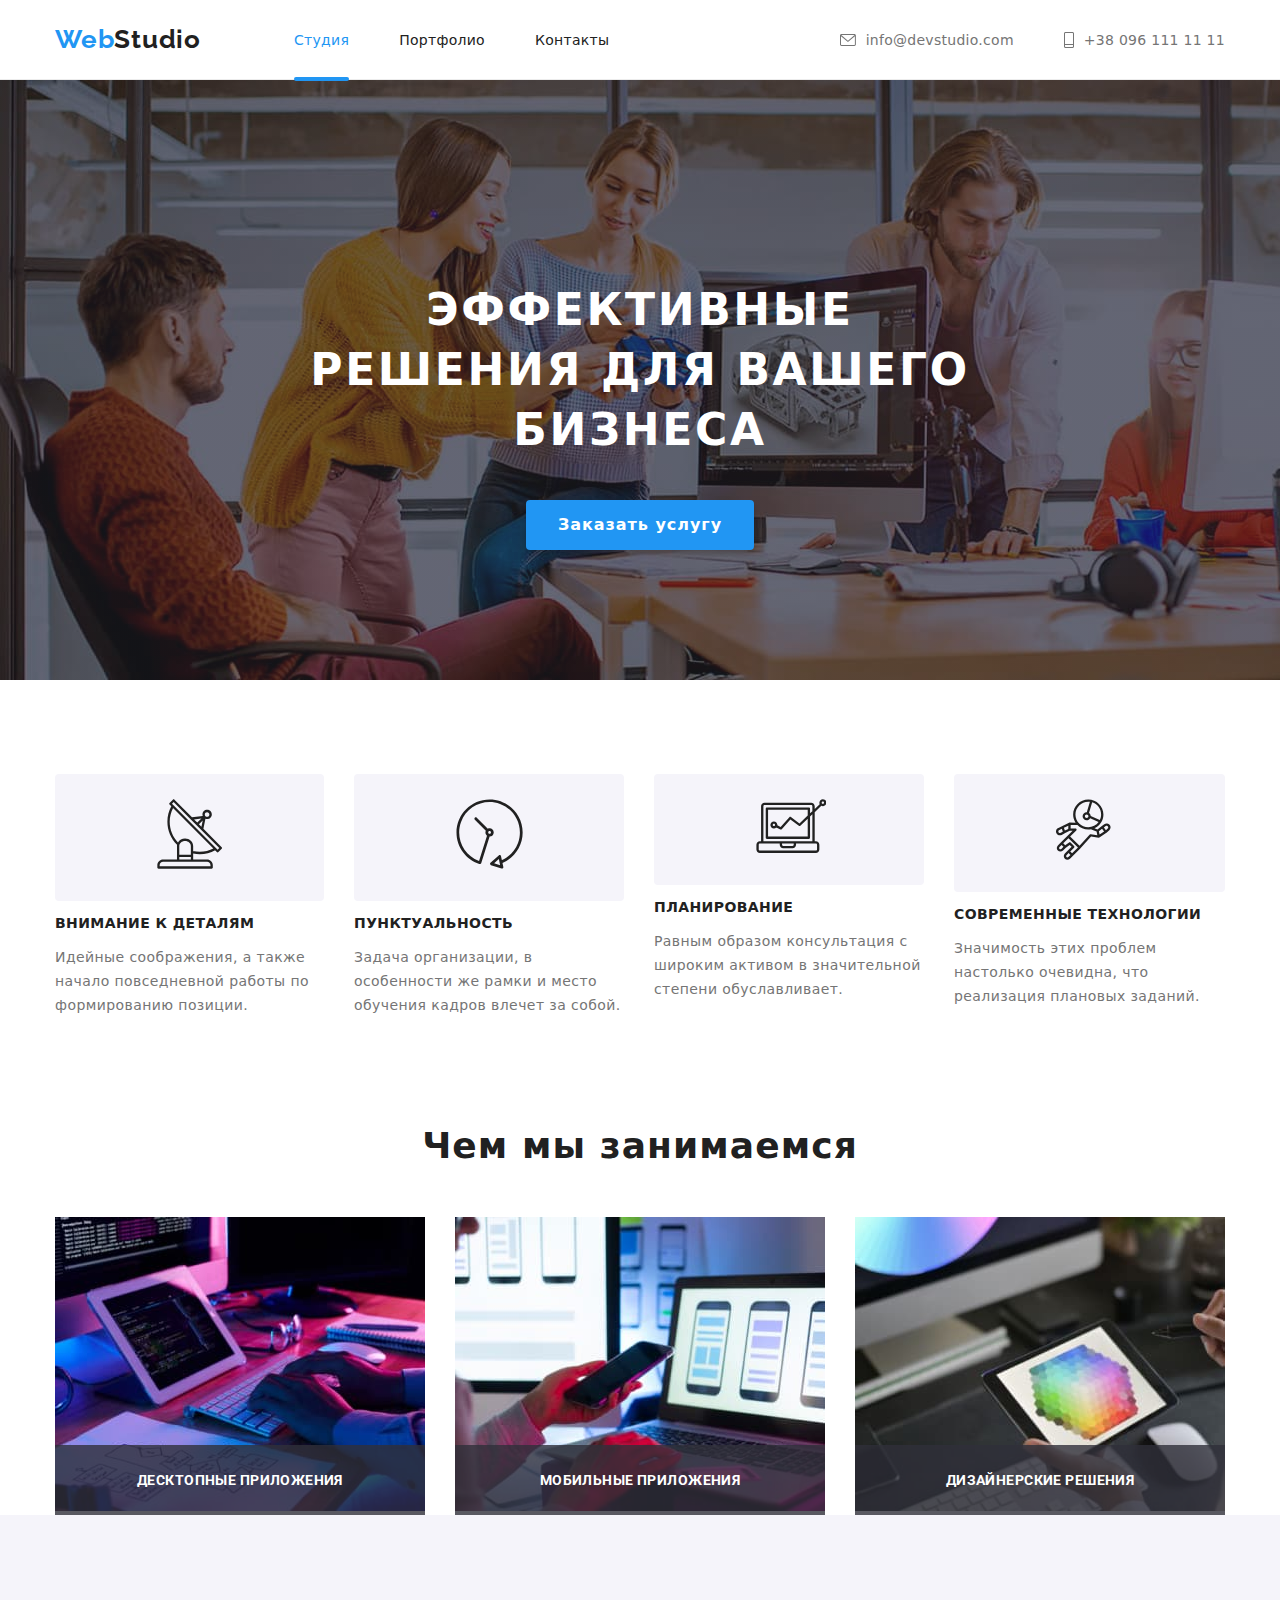
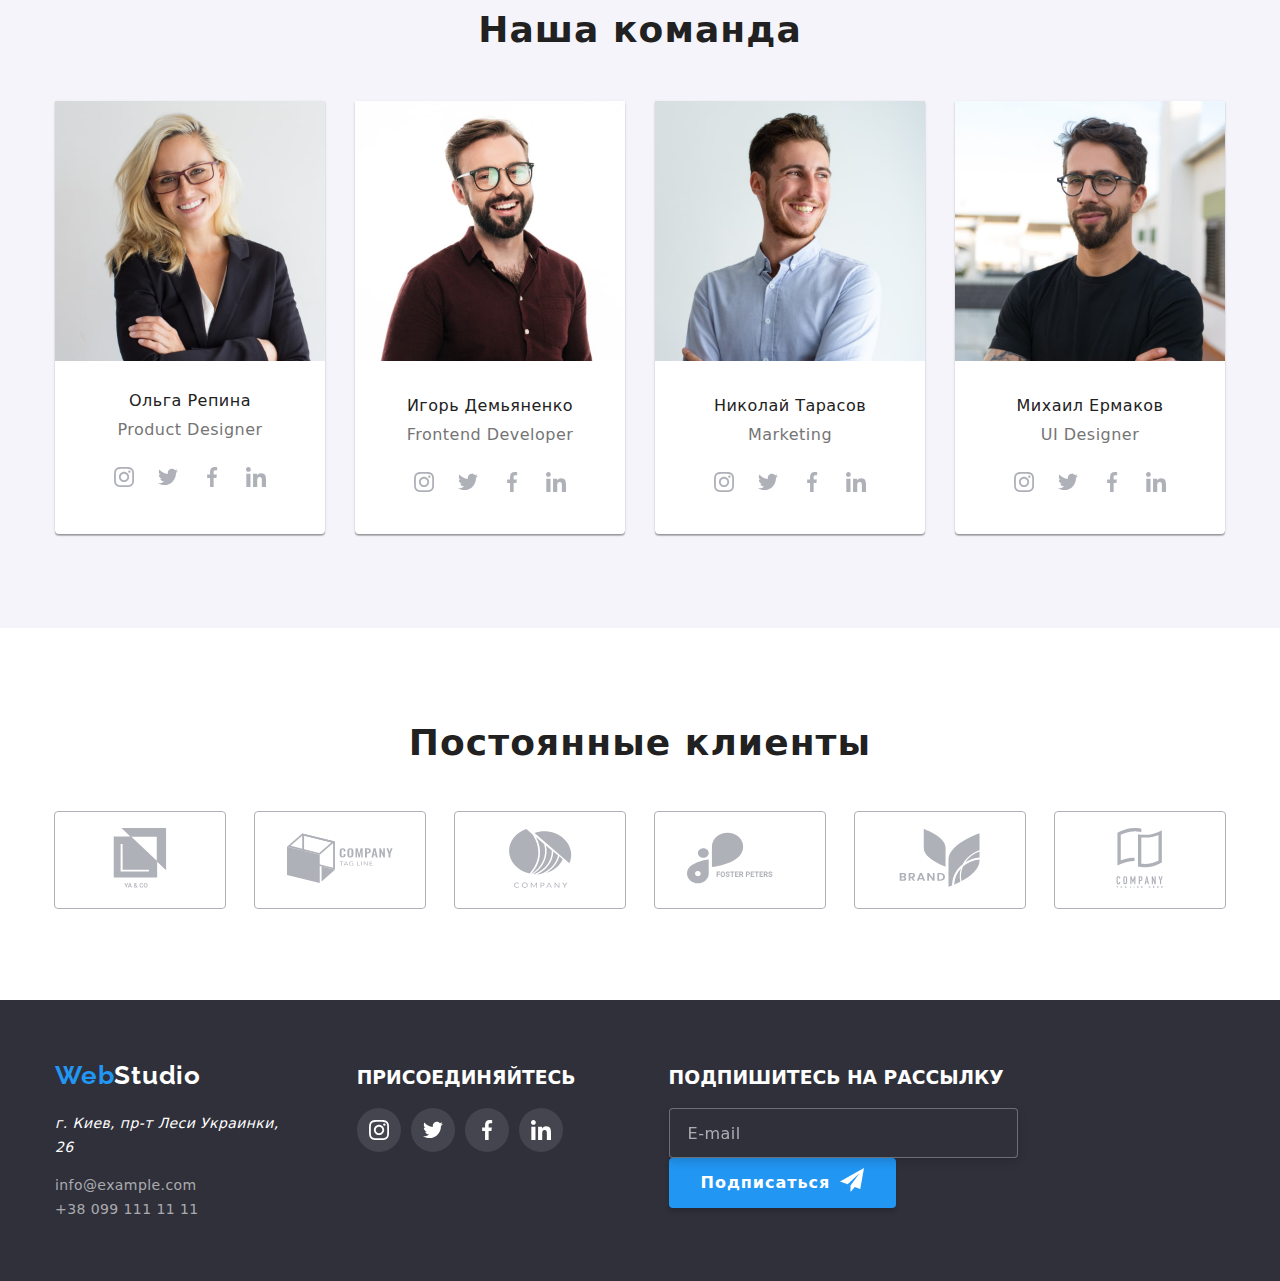
==== index.html @ b33596d6 "8 hw" ====
<!DOCTYPE html>
<html lang="en">
  <head>
    <meta charset="UTF-8" />
    <meta http-equiv="X-UA-Compatible" content="IE=edge" />
    <meta name="viewport" content="width=device-width, initial-scale=1.0" />
    <title>Document</title>
    <link rel="stylesheet" href="./css/main.min.css">
    <link
      rel="stylesheet"
      href="https://cdnjs.cloudflare.com/ajax/libs/modern-normalize/1.1.0/modern-normalize.min.css"
    />
    <link rel="preconnect" href="https://fonts.googleapis.com" />
    <link rel="preconnect" href="https://fonts.gstatic.com" crossorigin />
    <link
      href="https://fonts.googleapis.com/css2?family=Raleway:wght@700&family=Roboto:wght@400;500;700;900&display=swap"
      rel="stylesheet"
    />
    <!-- <link rel="stylesheet" href="./css/style.css" /> -->
  </head>

  <body>
    <header class="page-header">
      <div class="container header-box">
        <nav class="site-nav">
          <a href="#" class=" site-nav__text "><span class="site-nav__logo">Web</span><span class="site-nav__text-size">Studio</span></a>
          <ul class="menu">
            <li class="menu__item">
              <a
                class="menu__link  menu__link--activ"
                id="link__curent"
                href="./index.html"
                >Студия</a
              >
            </li>
            <li class="menu__item">
              <a class="menu__link" href="./portfolio.html">Портфолио</a>
            </li>

            <li class="menu__item">
              <a class="menu__link" href="#">Контакты</a>
            </li>
          </ul>
        </nav>



        <ul class="list-link">
          <li class="list-link__item">
            <a
              class="list-link__button"
              href="mailto:info@devstudio.com"
            >
              <svg class="list-linc__icon" width="16" height="12">
                <use href="./images/symbol-defs.svg#icon-envelope"></use>
              </svg>
              info@devstudio.com</a
            >
          </li>

          <li class="list-link__item">
            <a class="list-link__button" href="tel:+380961111111">
              <svg class="list-link__contact" width="10" height="16">
                <use href="./images/symbol-defs.svg#icon-Vector"></use>
              </svg>
              +38 096 111 11 11</a
            >
          </li>
        </ul>
      </div>

    </header>


    <main>
      <section class="container-box hero">
        <h1 class="container-box__title">
          Эффективные решения для вашего бизнеса
        </h1>

        <button type="button" class="container-box__button" data-modal-open>
          Заказать услугу
        </button>
      </section>

      <section class="section-box">
        <div class="container">
          <h2 class="section-box__hidden">attention</h2>
          <ul class="section-box__attention">
            <li class="section-box__item">
              <div class="section-box__team">
                <svg class="section-box__icon" width="65" height="70">
                  <use href="./images/symbol-defs2.svg#icon-Vector2"></use>
                </svg>
              </div>
              <h3 class="section-box__title">Внимание к деталям</h3>
              <p class="section-box__text">
                Идейные соображения, а также начало повседневной работы по
                формированию позиции.
              </p>
            </li>

            <li class="section-box__item">
              <div class="section-box__team">
                <svg class="section-box__icon" width="67" height="70">
                  <use href="./images/symbol-defs2.svg#icon-Vector3"></use>
                </svg>
              </div>
              <h3 class="section-box__title">Пунктуальность</h3>
              <p  class="section-box__text">
                Задача организации, в особенности же рамки и место обучения
                кадров влечет за собой.
              </p>
            </li>

            <li class="section-box__item">
              <div class="section-box__team">
                <svg class="section-box__icon" width="70" height="54">
                  <use href="./images/symbol-defs2.svg#icon-Vector4"></use>
                </svg>
              </div>
              <h3 class="section-box__title">Планирование</h3>
              <p  class="section-box__text">
                Равным образом консультация с широким активом в значительной
                степени обуславливает.
              </p>
            </li>

            <li class=section-box__item">
              <div class="section-box__team">
                <svg class="section-box__icon" width="55" height="61">
                  <use href="./images/symbol-defs2.svg#icon-Vector5"></use>
                </svg>
              </div>
              <h3 class="section-box__title">Современные технологии</h3>
              <p  class="section-box__text">
                Значимость этих проблем настолько очевидна, что реализация
                плановых заданий.
              </p>
            </li>
          </ul>
        </div>
      </section>

      <section class="section-content">
        <div class="container">
          <h2 class="section-content__title section--text ">Чем мы занимаемся</h2>
          <ul class="section-content__list">

            <li class="section-content__item">
              <div class="section-content__thumb">
                <div class="section-content__card">
                  <p class="section-content__text">Десктопные приложения</p>
                </div>
                <img src="./images/photo.jpg" alt="note" width="370" />
              </div>
            </li>

            <li class="section-content__item">
              <div class="section-content__thumb">
                <div class="section-content__card">
                  <p class="section-content__text">Мобильные приложения</p>
                </div>
                <img src="./images/photo2.jpg" alt="note2" width="370" />
              </div>
            </li>
            <li class="section-content__item">
              <div class="section-content__thumb">
                <div class="section-content__card">
                  <p class="section-content__text">Дизайнерские решения</p>
                </div>
                <img src="./images/photo3.jpg" alt="note3" width="370" />
              </div>
            </li>
          </ul>
        </div>
      </section>

      <section class="section-team">
        <div class="container">
          <h2 class="section-team__title section--text">Наша команда</h2>
          <ul class="section-team__subtitle">
            <li class="section-team__item">
              <img
                class="section-team__people"
                src="./images/img.jpg"
                alt="people"
                width="270"
              />
              <div class="people-list">
                <h3 class="people-list__title">Ольга Репина</h3>
                <p class="people-list__text">Product Designer</p>

                <ul class="social-box">

                  <li class="social-box__item">
                    <a href="" class="social-box__link">
                      <svg class="social-box__icon" width="20" height="20">
                        <use
                          href="./images/symbol-defs2.svg#icon-instagram"
                        ></use>
                      </svg>
                    </a>
                  </li>

                  <li class="social-box__item">
                    <a class="social-box__link" href="#">
                      <svg class="social-box__icon" width="20" height="20">
                        <use
                          href="./images/symbol-defs2.svg#icon-twitter"
                        ></use>
                      </svg>
                    </a>
                  </li>
                  
                  <li class="social-box__item">
                    <a class="social-box__link" href="#">
                      <svg class="social-box__icon" width="20" height="20">
                        <use
                          href="./images/symbol-defs2.svg#icon-facebook"
                        ></use>
                      </svg>
                    </a>
                  </li>
                  
                  <li class="social-box__item">
                    <a class="social-box__link" href="#">
                      <svg class="social-box__icon" width="20" height="20">
                        <use
                          href="./images/symbol-defs2.svg#icon-linkedin"
                        ></use>
                      </svg>
                    </a>
                  </li>
                </ul>

              </div>
            </li>

            <li class="section-team__item">
              <img
                class="people"
                src="./images/img2.jpg"
                alt="people"
                width="270"
              />
              <div class="people-list">
                <h3 class="people-list__title">Игорь Демьяненко</h3>

                <p class="people-list__text">Frontend Developer</p>

                <ul class="social-box">

                  <li class="social-box__item">
                    <a href="" class="social-box__link">
                      <svg class="social-box__icon" width="20" height="20">
                        <use
                          href="./images/symbol-defs2.svg#icon-instagram"
                        ></use>
                      </svg>
                    </a>
                  </li>

                  <li class="social-box__item">
                    <a class="social-box__link" href="#">
                      <svg class="social-box__icon" width="20" height="20">
                        <use
                          href="./images/symbol-defs2.svg#icon-twitter"
                        ></use>
                      </svg>
                    </a>
                  </li>
                  
                  <li class="social-box__item">
                    <a class="social-box__link" href="#">
                      <svg class="social-box__icon" width="20" height="20">
                        <use
                          href="./images/symbol-defs2.svg#icon-facebook"
                        ></use>
                      </svg>
                    </a>
                  </li>
                  
                  <li class="social-box__item">
                    <a class="social-box__link" href="#">
                      <svg class="social-box__icon" width="20" height="20">
                        <use
                          href="./images/symbol-defs2.svg#icon-linkedin"
                        ></use>
                      </svg>
                    </a>
                  </li>
                </ul>
              </div>
            </li>

            <li class="section-team__item">
              <img
                class="people"
                src="./images/img3.jpg"
                alt="people"
                width="270"
              />
              <div class="people-list">
                <h3 class="people-list__title">Николай Тарасов</h3>
                <p class="people-list__text">Marketing</p>

                <ul class="social-box">

                  <li class="social-box__item">
                    <a href="" class="social-box__link">
                      <svg class="social-box__icon" width="20" height="20">
                        <use
                          href="./images/symbol-defs2.svg#icon-instagram"
                        ></use>
                      </svg>
                    </a>
                  </li>

                  <li class="social-box__item">
                    <a class="social-box__link" href="#">
                      <svg class="social-box__icon" width="20" height="20">
                        <use
                          href="./images/symbol-defs2.svg#icon-twitter"
                        ></use>
                      </svg>
                    </a>
                  </li>
                  
                  <li class="social-box__item">
                    <a class="social-box__link" href="#">
                      <svg class="social-box__icon" width="20" height="20">
                        <use
                          href="./images/symbol-defs2.svg#icon-facebook"
                        ></use>
                      </svg>
                    </a>
                  </li>
                  
                  <li class="social-box__item">
                    <a class="social-box__link" href="#">
                      <svg class="social-box__icon" width="20" height="20">
                        <use
                          href="./images/symbol-defs2.svg#icon-linkedin"
                        ></use>
                      </svg>
                    </a>
                  </li>
                </ul>
              </div>
            </li>

            <li class="section-team__item">
              <img
                class="people"
                src="./images/img4.jpg"
                alt="people"
                width="270"
              />
              <div class="people-list">
                <h3 class="people-list__title">Михаил Ермаков</h3>
                <p class="people-list__text">UI Designer</p>

                <ul class="social-box">

                  <li class="social-box__item">
                    <a href="" class="social-box__link">
                      <svg class="social-box__icon" width="20" height="20">
                        <use
                          href="./images/symbol-defs2.svg#icon-instagram"
                        ></use>
                      </svg>
                    </a>
                  </li>

                  <li class="social-box__item">
                    <a class="social-box__link" href="#">
                      <svg class="social-box__icon" width="20" height="20">
                        <use
                          href="./images/symbol-defs2.svg#icon-twitter"
                        ></use>
                      </svg>
                    </a>
                  </li>
                  
                  <li class="social-box__item">
                    <a class="social-box__link" href="#">
                      <svg class="social-box__icon" width="20" height="20">
                        <use
                          href="./images/symbol-defs2.svg#icon-facebook"
                        ></use>
                      </svg>
                    </a>
                  </li>
                  
                  <li class="social-box__item">
                    <a class="social-box__link" href="#">
                      <svg class="social-box__icon" width="20" height="20">
                        <use
                          href="./images/symbol-defs2.svg#icon-linkedin"
                        ></use>
                      </svg>
                    </a>
                  </li>
                </ul>
              </div>
            </li>
          </ul>
        </div>
      </section>

      <section class="section-company">
        <div class="container">
          <h2 class="section-company__text">Постоянные клиенты</h2>

          <ul class="company-box">
            <li class="company-box__list">
              <a class="company-box__link" href="#">
                <svg class="company-box__icon" width="106" height="60">
                  <use href="./images/symbol-defs2.svg#icon-Union"></use>
                </svg>
              </a>
            </li>

            <li class="company-box__list">
              <a class="company-box__link" href="#">
                <svg class="company-box__icon" width="106" height="60">
                  <use href="./images/symbol-defs2.svg#icon-tagline"></use>
                </svg>
              </a>
            </li>

            <li class="company-box__list">
              <a class="company-box__link" href="#">
                <svg class="company-box__icon" width="106" height="60">
                  <use href="./images/symbol-defs2.svg#icon-Object"></use>
                </svg>
              </a>
            </li>
            <li class="company-box__list">
              <a class="company-box__link" href="#">
                <svg class="company-box__icon" width="106" height="60">
                  <use href="./images/symbol-defs2.svg#icon-group"></use>
                </svg>
              </a>
            </li>
            <li class="company-box__list">
              <a class="company-box__link" href="#">
                <svg class="company-box__icon" width="106" height="60">
                  <use href="./images/symbol-defs2.svg#icon-brand"></use>
                </svg>
              </a>
            </li>
            <li class="company-box__list">
              <a class="company-box__link" href="#">
                <svg class="company-box__icon" width="106" height="60">
                  <use href="./images/symbol-defs2.svg#icon-groupcompany"></use>
                </svg>
              </a>
            </li>
          </ul>
        </div>
      </section>
    </main>

    <footer class="footer">
      <div class="container footer-container">
        <div class="footer-content">
          <a href="#" class="footer-content__logo"
            ><span class="footer-content--logo">Web</span>Studio</a
          >
          <address class="footer-content__adress">
            <p class="footer-content__text">г. Киев, пр-т Леси Украинки, 26</p>
            <ul class="footer-content__list">
              <li><a class="footer-content__link" href="mailto:info@example.com">info@example.com</a></li>
              <li><a class="footer-content__link href="tel:+380991111111">+38 099 111 11 11</a></li>
            </ul>
          </address>
        </div>

        <div class="footer-social">
          <h3 class="footer-social__title">присоединяйтесь</h3>
          <ul class="footer-social__list">
            <li class="footer-social__item">
              <a href="#" class="footer-social__link">
                <svg class="footer-social__icon" width="20" height="20">
                  <use href="./images/symbol-defs2.svg#icon-instagram"></use>
                </svg>
              </a>
            </li>

            <li class="footer-social__item">
              <a class="footer-social__link" href="#">
                <svg class="footer-social__icon" width="20" height="20">
                  <use href="./images/symbol-defs2.svg#icon-twitter"></use>
                </svg>
              </a>
            </li>

            <li class="footer-social__item">
              <a class="footer-social__link" href="#">
                <svg class="footer-social__icon" width="20" height="20">
                  <use href="./images/symbol-defs2.svg#icon-facebook"></use>
                </svg>
              </a>
            </li>

            <li class="footer-social__item">
              <a class="footer-social__link" href="#">
                <svg class="footer-social__icon" width="20" height="20">
                  <use href="./images/symbol-defs2.svg#icon-linkedin"></use>
                </svg>
              </a>
            </li>
          </ul>
        </div>

        <div class="footer-form">
          <h3 class="footer-social__title">Подпишитесь на рассылку</h3>
          <input class="footer-form__input" type="email" name="email" id="email" placeholder="E-mail" />
          <button type="submit" class="btn-box-form">
            Подписаться
            <svg class="footer-form__icon" width="24" height="24">
              <use href="./images/symbol-defs6.svg#icon-send"></use>
            </svg>
          </button>
          
        </div>
      </div>
    </footer>



    <div class="backdrop is-hidden" data-modal>
      <div class="modal">
        <button type="button" class="modal__close-icon" data-modal-close>
          <svg class="close-link" width="11" height="11">
            <use href="./images/symbol-defs3.svg#icon-close"></use>
          </svg>
        </button>

        <form class="backdrop-form">
        
          <h2 class="backdrop-form__title">Оставьте свои данные, мы вам перезвоним</h2>
          <div class="form-field">
            <label class="form-field__lable"  for="username">Имя</label>
           <div class="modal-form">
            <input class="modal-form__input" type="text" name="username" id="username" />
            <svg class="modal-form__icon" width="12" height="12">
              <use href="./images/symbol-defs3.svg#icon-name"></use>
             </svg>
           </div>
          </div>

          <div class="form-field">
            <label class="form-field__lable" for="tel">Телефон</label>
           <div class="modal-form">
            <input class="modal-form__input" type="tel" name="tel" id="tel" />
            <svg class="modal-form__icon" width="13" height="13">
              <use href="./images/symbol-defs3.svg#icon-phone"></use>
             </svg>
           </div>
          </div>

          <div class="form-field">
            <label class="form-field-lable" for="mail">Почта  </label>
           <div class="modal-form">
            <input type="email" class="modal-form__input"  name="mail" id="mail" />
            <svg class="modal-form__icon" width="15" height="12">
             <use href="./images/symbol-defs3.svg#icon-email"></use>
            </svg>
           </div>

          </div>

          <div class="form-field form-field--textarea">
            <label class="form-field-lable"  for="comment">Комментарий</label>
            <textarea
              name="comment"
              id="comment"
              cols="30"
              rows="10"
              placeholder="Введите текст"
            ></textarea>
          </div>

          <div class="checkbox">
           <label class="checkbox__lable">
            <input class="checkbox__input" type="checkbox" name="check" value="check" id="check" />
            <span class="checkbox__icon"></span>
           </label>
            <label for="check" class="checkbox__text"
              >Соглашаюсь с рассылкой и принимаю
              <a class="checkbox__link" href="#">Условия договора</a>
            </label>
          </div>

          <div class="checkbox-button">
            <button type="submit" class="checkbox-button__text">Отправить</button>
          </div>
          
        
          
        </form>
      </div>
     
    </div>
    <script src="./js/modal.js"></script>
  </body>
</html>
---- css/main.min.css ----
body{font-family:"Roboto",sans-serif}li{list-style-type:none}.list{padding:0;margin:0}.container{width:1200px;margin:0 auto;padding-left:15px;padding-right:15px}.header-box{display:-webkit-box;display:-ms-flexbox;display:flex;margin-left:auto}.page-header{border-bottom:1px solid #ececec}.section-box{padding-top:94px}.header{margin:0}.site-nav__logo{color:#2196f3;font-family:Raleway;font-weight:bold;font-size:26px;line-height:31px;letter-spacing:.03em}.studio{color:#212121}.site-nav__text-size{text-decoration:none;color:#212121;font-family:Raleway;font-weight:bold;font-size:26px;line-height:31px;letter-spacing:.03em}.site-nav{display:-webkit-box;display:-ms-flexbox;display:flex;-webkit-box-align:center;-ms-flex-align:center;align-items:center}.site-nav a{display:block;padding-bottom:24px;padding-top:24px;color:#212121;text-decoration:none;font-weight:500;font-size:14px;line-height:16px;letter-spacing:.02em;-webkit-transition:color 250ms cubic-bezier(0.4, 0, 0.2, 1);-o-transition:color 250ms cubic-bezier(0.4, 0, 0.2, 1);transition:color 250ms cubic-bezier(0.4, 0, 0.2, 1)}.menu{display:-webkit-box;display:-ms-flexbox;display:flex;margin-left:93px;padding:0;margin-top:0;margin-bottom:0}.menu__item{margin-right:50px}.menu__item:last-child{margin-right:0}.menu__link--activ{position:relative;display:block}.menu__link--activ::after{content:"";position:absolute;left:0;bottom:-9px;display:block;width:100%;height:4px;background-color:tomato;border-radius:2px;background:#2196f3;-webkit-transition:opacity 250ms cubic-bezier(0.4, 0, 0.2, 1);-o-transition:opacity 250ms cubic-bezier(0.4, 0, 0.2, 1);transition:opacity 250ms cubic-bezier(0.4, 0, 0.2, 1)}.menu__link:hover::after,.menu__link:focus::after{opacity:1}.menu__link:hover,.menu__link:focus{color:#2196f3}.list-link{display:-webkit-box;display:-ms-flexbox;display:flex;margin-left:auto;margin-top:0;margin-bottom:0;display:flex;margin-left:auto;padding:0}.list-link a{color:#757575;text-decoration:none;font-weight:500;font-size:14px;line-height:16px;letter-spacing:.02em}.list-link__item{margin-left:auto;display:-webkit-box;display:-ms-flexbox;display:flex;-webkit-box-align:center;-ms-flex-align:center;align-items:center}.list-link__button:hover svg,.list-link__button:focus svg{fill:#2196f3}.list-link__contact{margin-right:10px;fill:#757575;-webkit-transition:fill 250ms cubic-bezier(0.4, 0, 0.2, 1);-o-transition:fill 250ms cubic-bezier(0.4, 0, 0.2, 1);transition:fill 250ms cubic-bezier(0.4, 0, 0.2, 1)}.list-linc__icon{margin-right:10px;fill:#757575;-webkit-transition:fill 250ms cubic-bezier(0.4, 0, 0.2, 1);-o-transition:fill 250ms cubic-bezier(0.4, 0, 0.2, 1);transition:fill 250ms cubic-bezier(0.4, 0, 0.2, 1)}.list-link__button{margin-left:50px;display:-webkit-box;display:-ms-flexbox;display:flex;-webkit-box-align:center;-ms-flex-align:center;align-items:center;-webkit-transition:color 250ms cubic-bezier(0.4, 0, 0.2, 1);-o-transition:color 250ms cubic-bezier(0.4, 0, 0.2, 1);transition:color 250ms cubic-bezier(0.4, 0, 0.2, 1)}.list-link__button:hover,.list-link__button:focus{color:#2196f3}.list-link__button:hover .list-link__contact{fill:#2196f3}.list-link__button:hover .list-linc__icon{fill:#2196f3}.container-box{max-width:1600px;height:600px;background:#2f303a;text-align:center;padding:200px 0;margin:0 auto;background-image:-webkit-gradient(linear, left top, right top, from(rgba(47, 48, 58, 0.4)), to(rgba(47, 48, 58, 0.4))),url(../images/hero.jpg);background-image:-o-linear-gradient(left, rgba(47, 48, 58, 0.4), rgba(47, 48, 58, 0.4)),url(../images/hero.jpg);background-image:linear-gradient(to right, rgba(47, 48, 58, 0.4), rgba(47, 48, 58, 0.4)),url(../images/hero.jpg);background-color:#000}.container-box__title{color:#fff;font-weight:900;font-size:44px;line-height:60px;letter-spacing:.06em;text-transform:uppercase;margin:0 auto;margin-bottom:40px;width:696px;text-align:center}.container-box__button{color:#fff;background:#2196f3;font-weight:700;font-size:16px;font-family:inherit;line-height:30px;text-align:center;letter-spacing:.06em;padding:10px 32px;border:none;background:#2196f3;-webkit-box-shadow:0px 4px 4px rgba(0,0,0,.15);box-shadow:0px 4px 4px rgba(0,0,0,.15);border-radius:4px;cursor:pointer}.section-box{padding-top:94px;color:#757575;font-weight:normal;font-size:14px;line-height:24px;letter-spacing:.03em;margin-bottom:0}.section-box__hidden{display:none}.section-box__attention{display:-webkit-box;display:-ms-flexbox;display:flex;margin:0;padding:0}.section-box__item{margin-right:30px;width:270px}.section-box__item:last-child{margin-right:0}.section-box__team{background:#f5f4fa;border-radius:4px;padding:25px 102px}.section-box__icon{fill:#212121}.section-box__title{color:#212121;font-weight:700;font-size:14px;line-height:16px;letter-spacing:.03em;text-transform:uppercase}.section-content{padding-top:94px}.section-team{background:#f5f4fa;padding-bottom:94px;padding-top:94px}.section-content__thumb{position:relative}.section-content__card{-webkit-box-align:center;-ms-flex-align:center;align-items:center;-webkit-box-pack:center;-ms-flex-pack:center;justify-content:center;display:-webkit-box;display:-ms-flexbox;display:flex;position:absolute;width:100%;height:70px;bottom:0;background-color:rgba(47,48,58,.8)}.section-content__text{color:#fff;font-family:Roboto;font-weight:700;font-size:14px;line-height:16px;text-align:center;letter-spacing:.03em;text-transform:uppercase}.section-content__list{display:-webkit-box;display:-ms-flexbox;display:flex;padding-top:0;padding:0;padding-bottom:0;margin-bottom:0;margin-top:0}.section-content__item{margin-right:30px}.section-content__item:last-child{margin-right:0}.section--text{color:#212121;font-style:normal;font-weight:700;font-size:36px;line-height:42px;text-align:center;letter-spacing:.03em;margin-top:0;margin-bottom:50px}.section-team__subtitle{display:-webkit-box;display:-ms-flexbox;display:flex;text-align:center;margin-top:0;padding:0;margin-bottom:0}.section-team__item{margin-right:30px;background:#fff;-webkit-box-shadow:0px 1px 3px rgba(0,0,0,.12),0px 1px 1px rgba(0,0,0,.14),0px 2px 1px rgba(0,0,0,.2);box-shadow:0px 1px 3px rgba(0,0,0,.12),0px 1px 1px rgba(0,0,0,.14),0px 2px 1px rgba(0,0,0,.2);border-radius:0px 0px 4px 4px}.section-team__item:last-child{margin-right:0}.people-list{padding-top:30px}.section-team__people{display:block;max-width:100%}.people-list__title{color:#212121;font-weight:500;font-size:16px;line-height:19px;letter-spacing:.03em;margin-top:0;margin-bottom:10px}.people-list__text{color:#757575;font-style:normal;font-weight:normal;font-size:16px;line-height:19px;letter-spacing:.03em;margin:0}.social-box{margin:0;display:-webkit-box;display:-ms-flexbox;display:flex;margin-top:16px;padding:0;-webkit-box-pack:center;-ms-flex-pack:center;justify-content:center;margin-bottom:30px}.social-box__link{width:44px;height:44px;background-color:#fff;border-radius:50%;display:-webkit-inline-box;display:-ms-inline-flexbox;display:inline-flex;-webkit-box-align:center;-ms-flex-align:center;align-items:center;-webkit-box-pack:center;-ms-flex-pack:center;justify-content:center;-webkit-transition:background-color 250ms cubic-bezier(0.4, 0, 0.2, 1);-o-transition:background-color 250ms cubic-bezier(0.4, 0, 0.2, 1);transition:background-color 250ms cubic-bezier(0.4, 0, 0.2, 1)}.social-box__link:hover .social-box__icon,.social-box__link:focus .social-box__icon{fill:#fff}.social-box__link:hover,.social-box__link:focus{background-color:#2196f3}.social-box__link:last-child{margin-right:0}.social-box__icon{fill:#afb1b8;-webkit-transition:fill 250ms cubic-bezier(0.4, 0, 0.2, 1);-o-transition:fill 250ms cubic-bezier(0.4, 0, 0.2, 1);transition:fill 250ms cubic-bezier(0.4, 0, 0.2, 1)}.section-company{padding:94px 0 94px 0}.section-company__text{color:#212121;font-style:normal;font-weight:700;font-size:36px;line-height:42px;text-align:center;letter-spacing:.03em;margin-top:0;margin-bottom:50px}.company-box{padding:0;margin:0;display:-webkit-box;display:-ms-flexbox;display:flex}.company-box__list{width:170px;height:92px;display:-webkit-box;display:-ms-flexbox;display:flex;-webkit-box-align:center;-ms-flex-align:center;align-items:center;-webkit-box-pack:center;-ms-flex-pack:center;justify-content:center;margin-right:30px}.company-box__link{fill:#afb1b8;padding:16px 32px;border:1px solid #afb1b8;-webkit-box-sizing:border-box;box-sizing:border-box;border-radius:4px;-webkit-transition:border 250ms cubic-bezier(0.4, 0, 0.2, 1);-o-transition:border 250ms cubic-bezier(0.4, 0, 0.2, 1);transition:border 250ms cubic-bezier(0.4, 0, 0.2, 1)}.company-box__link:last-child{margin-right:0}.company-box__link:hover .company-box__icon,.company-box__link:focus .company-box__icon{fill:#2196f3}.company-box__link:hover .company-box__icon,.company-box__link:focus .company-box__icon{fill:#2196f3}.company-box__link:hover,.company-box__link:focus{border:1px solid #2196f3}.company-box__list:last-child{margin-right:0}.company-box__icon{fill:#afb1b8;-webkit-transition:fill 250ms cubic-bezier(0.4, 0, 0.2, 1);-o-transition:fill 250ms cubic-bezier(0.4, 0, 0.2, 1);transition:fill 250ms cubic-bezier(0.4, 0, 0.2, 1)}.footer{background:#2f303a;padding-top:60px;padding-bottom:60px}.footer-container{display:-webkit-box;display:-ms-flexbox;display:flex;-webkit-box-align:baseline;-ms-flex-align:baseline;align-items:baseline}.footer-content__logo{display:inline-block;padding-bottom:20px;color:#fff;font-family:Raleway;text-decoration:none;font-weight:bold;font-size:26px;line-height:31px;letter-spacing:.03em}.footer-content--logo{color:#2196f3;font-family:Raleway;font-weight:bold;font-size:26px;line-height:31px;letter-spacing:.03em}.footer-content__text{color:#fff;font-weight:normal;font-size:14px;line-height:24px;letter-spacing:.03em;margin-top:0}.footer-content__list{padding:0;margin:0}.footer-content__link{color:rgba(255,255,255,.6);text-decoration:none;font-style:normal;font-weight:400;font-size:14px;line-height:24px;letter-spacing:.03em}.footer-social{margin-left:70px}.footer-social__title{color:#fff;margin:0;margin-bottom:20px;text-transform:uppercase}.footer-social__list{display:-webkit-box;display:-ms-flexbox;display:flex;margin:0;padding:0}.footer-social__item{margin-right:10px}.footer-social__link{width:44px;height:44px;background-color:rgba(255,255,255,.1);border-radius:50%;display:-webkit-inline-box;display:-ms-inline-flexbox;display:inline-flex;-webkit-box-align:center;-ms-flex-align:center;align-items:center;-webkit-box-pack:center;-ms-flex-pack:center;justify-content:center;-webkit-transition:background-color 250ms cubic-bezier(0.4, 0, 0.2, 1);-o-transition:background-color 250ms cubic-bezier(0.4, 0, 0.2, 1);transition:background-color 250ms cubic-bezier(0.4, 0, 0.2, 1)}.footer-social__link:hover .footer-social__icon,.footer-social__link:focus .footer-social__icon{fill:#fff}.footer-social__link:hover,.footer-social__link:focus{background-color:#2196f3}.footer-social__link:last-child{margin-right:0}.footer-social__icon{fill:#fff}.footer-form{margin-left:93px}.footer-form__input{width:349px;height:50px;margin-right:12px;border:1px solid rgba(255,255,255,.3);-webkit-filter:drop-shadow(0px 4px 4px rgba(0, 0, 0, 0.15));filter:drop-shadow(0px 4px 4px rgba(0, 0, 0, 0.15));border-radius:4px;background:#2f303a;color:#fff}.btn-box-form{display:-webkit-inline-box;display:-ms-inline-flexbox;display:inline-flex;color:#fff;background:#2196f3;font-weight:700;font-size:16px;font-family:inherit;line-height:30px;text-align:center;letter-spacing:.06em;padding:10px 32px;border:none;background:#2196f3;-webkit-box-shadow:0px 4px 4px rgba(0,0,0,.15);box-shadow:0px 4px 4px rgba(0,0,0,.15);border-radius:4px;cursor:pointer}.footer-form__icon{margin-left:10px}.footer-form__input::-webkit-input-placeholder{padding:15px 0 15px 16px;font-size:16px;line-height:20px;letter-spacing:.03em;color:rgba(255,255,255,.6)}.footer-form__input::-moz-placeholder{padding:15px 0 15px 16px;font-size:16px;line-height:20px;letter-spacing:.03em;color:rgba(255,255,255,.6)}.footer-form__input:-ms-input-placeholder{padding:15px 0 15px 16px;font-size:16px;line-height:20px;letter-spacing:.03em;color:rgba(255,255,255,.6)}.footer-form__input::-ms-input-placeholder{padding:15px 0 15px 16px;font-size:16px;line-height:20px;letter-spacing:.03em;color:rgba(255,255,255,.6)}.footer-form__input::placeholder{padding:15px 0 15px 16px;font-size:16px;line-height:20px;letter-spacing:.03em;color:rgba(255,255,255,.6)}.footer-social__title{color:#fff;margin:0;margin-bottom:20px;text-transform:uppercase}.backdrop{position:fixed;top:0;left:0;width:100%;height:100%;background:rgba(0,0,0,.2);opacity:1;-webkit-transition:opacity 2250ms cubic-bezier(0.4, 0, 0.2, 1),visibility 2250ms cubic-bezier(0.4, 0, 0.2, 1);-o-transition:opacity 2250ms cubic-bezier(0.4, 0, 0.2, 1),visibility 2250ms cubic-bezier(0.4, 0, 0.2, 1);transition:opacity 2250ms cubic-bezier(0.4, 0, 0.2, 1),visibility 2250ms cubic-bezier(0.4, 0, 0.2, 1)}.backdrop.is-hidden{opacity:0;pointer-events:none;visibility:hidden}.modal{position:absolute;top:50%;left:50%;min-width:528px;min-height:581px;background-color:#fff;-webkit-transform:translate(-50%, -50%);-ms-transform:translate(-50%, -50%);transform:translate(-50%, -50%)}.modal__close-icon{position:absolute;top:8px;right:8px;width:30px;height:30px;display:-webkit-inline-box;display:-ms-inline-flexbox;display:inline-flex;cursor:pointer;-webkit-box-align:center;-ms-flex-align:center;align-items:center;-webkit-box-pack:center;-ms-flex-pack:center;justify-content:center;border-radius:50%;background-color:#fff;border:1px solid rgba(0,0,0,.1);-webkit-transition:fill 250ms cubic-bezier(0.4, 0, 0.2, 1);-o-transition:fill 250ms cubic-bezier(0.4, 0, 0.2, 1);transition:fill 250ms cubic-bezier(0.4, 0, 0.2, 1)}.modal__close-icon:hover,.modal__close-icon:focus{fill:#2196f3}.backdrop-form{width:448px;margin:0 auto}.backdrop-form__title{font-weight:bold;font-size:20px;line-height:23px;margin-top:40px;margin-bottom:12px;letter-spacing:.03em;text-align:center;margin-top:40px;color:#212121}.form-field__lable{margin-bottom:4px;color:#757575}.modal-form{position:relative}.modal-form__input{margin:0;padding-left:40px;border:1px solid rgba(33,33,33,.2);-webkit-box-sizing:border-box;box-sizing:border-box;border-radius:4px;width:448px;height:40px;-webkit-transition:border 250ms cubic-bezier(0.4, 0, 0.2, 1);-o-transition:border 250ms cubic-bezier(0.4, 0, 0.2, 1);transition:border 250ms cubic-bezier(0.4, 0, 0.2, 1)}.form-field{margin-bottom:10px;display:-webkit-box;display:-ms-flexbox;display:flex;-webkit-box-orient:vertical;-webkit-box-direction:normal;-ms-flex-direction:column;flex-direction:column}.form-field--textarea{margin-bottom:20px}.modal-form__icon{position:absolute;display:inline-block;-webkit-transform:translateY(100%);-ms-transform:translateY(100%);transform:translateY(100%);margin-left:15px;-webkit-transition:fill 250ms cubic-bezier(0.4, 0, 0.2, 1);-o-transition:fill 250ms cubic-bezier(0.4, 0, 0.2, 1);transition:fill 250ms cubic-bezier(0.4, 0, 0.2, 1);top:0;left:0}.modal-form__input:hover,.modal-form__input:focus{border-color:#2196f3}.modal-form:hover>.modal-form__icon,.modal-form:focus>.modal-form__icon{fill:#2196f3}.form-field:focus-within .modal-form__icon{fill:#2196f3}textarea{width:448px;height:120px;border:1px solid rgba(33,33,33,.2);border-radius:4px;resize:none}.form-field-lable{margin-bottom:4px;color:#757575}.checkbox{margin-bottom:30px}.checkbox__input{-webkit-appearance:none}.checkbox__icon{display:inline-block;content:"";width:15px;height:15px;border:2px solid #212121;border-radius:4px}.checkbox__input:checked+.checkbox__icon{background-color:#2196f3;background-image:url(../images/icon-check.svg);border-color:#2196f3;background-size:contain;background-repeat:no-repeat}.checkbox__input:focus+.checkbox__icon{border-color:#2196f3}.checkbox__text{font-size:14px;line-height:24px;letter-spacing:.03em;color:#757575}.checkbox-button{text-align:center;margin-bottom:40px}.checkbox-button__text{padding:10px 55px;font-weight:bold;font-size:16px;line-height:30px;color:#fff;background:#2196f3;-webkit-box-shadow:0px 4px 4px rgba(0,0,0,.15);box-shadow:0px 4px 4px rgba(0,0,0,.15);border-radius:4px;border:none;cursor:pointer}.checkbox__link{color:#2196f3}#link__curent{color:#2196f3}.menu{display:-webkit-box;display:-ms-flexbox;display:flex;margin-left:93px;padding:0;margin-top:0;margin-bottom:0}.menu__item{margin-right:50px}.menu__item:last-child{margin-right:0}/*# sourceMappingURL=main.min.css.map */
---- css/style.css ----
:root {
  --primery-text-color: #212121;
  --title-text-color: #757575;
  --accent-color: #2196f3;
  --white-color: #ffffff;
  --background-team-color: #f5f4fa;
  --border-text: #eeeeee;
  --timing-function: cubic-bezier(0.4, 0, 0.2, 1);
}

body {
  font-family: "Roboto", sans-serif;
}

li {
  list-style-type: none; /* Убираем маркеры */
}

.list {
  padding: 0;
  margin: 0;
}
.container {
  width: 1200px;
  margin: 0 auto;
  padding-left: 15px;
  padding-right: 15px;
}
.header-box {
  display: flex;
  margin-left: auto;
}

/* header */

.page-header {
  border-bottom: 1px solid #ececec;
}
.section-box {
  padding-top: 94px;
}
.header {
  margin: 0;
}

/* siete nav */

.site-nav__logo {
  color: var(--accent-color);
  font-family: Raleway;

  font-weight: bold;
  font-size: 26px;
  line-height: 31px;
  letter-spacing: 0.03em;
}
.studio {
  color: var(--primery-text-color);
}

.site-nav__text-size {
  text-decoration: none;
  color: #212121;
  font-family: Raleway;
  font-weight: bold;
  font-size: 26px;
  line-height: 31px;
  letter-spacing: 0.03em;
}
.site-nav {
  display: flex;
  align-items: center;
}
.site-nav a {
  display: block;
  padding-bottom: 24px;
  padding-top: 24px;

  color: var(--primery-text-color);
  text-decoration: none;
  font-weight: 500;
  font-size: 14px;
  line-height: 16px;
  letter-spacing: 0.02em;
  transition: color 250ms var(--timing-function);
}

/* menu */

.menu__link--activ {
  position: relative;
  display: block;
}
.menu__link--activ::after {
  content: "";
  position: absolute;
  left: 0;
  bottom: -9px;
  display: block;
  width: 100%;
  height: 4px;
  background-color: tomato;
  border-radius: 2px;
  background: var(--accent-color);

  transition: opacity 250ms var(--timing-function);
}
.menu__link:hover::after,
.menu__link:focus::after {
  opacity: 1;
}

.menu__link:hover,
.menu__link:focus {
  color: var(--accent-color);
}

/* list link */

.list-link {
  display: flex;
  margin-left: auto;
  margin-top: 0;
  margin-bottom: 0;
  display: flex;
  margin-left: auto;
  padding: 0;
}
.list-link__item {
  margin-left: auto;
  display: flex;
  align-items: center;
}

.list-link a {
  color: var(--title-text-color);
  text-decoration: none;
  font-weight: 500;
  font-size: 14px;
  line-height: 16px;
  letter-spacing: 0.02em;
}
.list-link__button:hover,
.list-link__button:focus {
  color: var(--accent-color);
}
.list-link__button:hover svg,
.list-link__button:focus svg {
  fill: var(--accent-color);
}

.list-link__contact {
  margin-right: 10px;
  fill: var(--title-text-color);
  transition: fill 250ms var(--timing-function);
}

.list-linc__icon {
  margin-right: 10px;
  fill: var(--title-text-color);
  transition: fill 250ms var(--timing-function);
}

.list-link__button:hover .list-linc__icon {
  fill: var(--accent-color);
}
.list-link__button:hover .list-link__contact {
  fill: var(--accent-color);
}

.list-link__button {
  display: flex;
  align-items: center;
  transition: color 250ms var(--timing-function);
}

.list-link__button {
  margin-left: 50px;
}

/************** Section ***************
*************container box ************
****************************************/

.container-box {
  max-width: 1600px;
  height: 600px;
  background: #2f303a;
  text-align: center;
  padding: 200px 0;
  margin: 0 auto;

  background-image: linear-gradient(
      to right,
      rgba(47, 48, 58, 0.4),
      rgba(47, 48, 58, 0.4)
    ),
    url(../images/hero.jpg);
  background-color: #000000;
}
.container-box__title {
  color: var(--white-color);
  font-weight: 900;
  font-size: 44px;
  line-height: 60px;
  letter-spacing: 0.06em;
  text-transform: uppercase;
  margin: 0 auto;
  margin-bottom: 40px;
  width: 696px;
  text-align: center;
}

.container-box__button {
  color: var(--white-color);
  background: #2196f3;
  font-weight: 700;
  font-size: 16px;
  font-family: inherit;
  line-height: 30px;
  text-align: center;
  letter-spacing: 0.06em;
  padding: 10px 32px;
  border: none;
  background: #2196f3;
  box-shadow: 0px 4px 4px rgba(0, 0, 0, 0.15);
  border-radius: 4px;
  cursor: pointer;
}

/* section box */


.section-box {
  padding-top: 94px;
  color: var(--title-text-color);
  font-weight: normal;
  font-size: 14px;
  line-height: 24px;
  letter-spacing: 0.03em;
  margin-bottom: 0;
}

.section-box__hidden {
  display: none;
}

.section-box__attention {
  display: flex;
  margin: 0;
  padding: 0;
}
.section-box__item {
  margin-right: 30px;
  width: 270px;
}

.section-box__item:last-child {
  margin-right: 0;
}
.section-box__team {
  background: #f5f4fa;
  border-radius: 4px;
  padding: 25px 102px;
}
.section-box__icon {
  fill: var(--primery-text-color);
}
.section-box__title {
  color: var(--primery-text-color);
  font-weight: 700;
  font-size: 14px;
  line-height: 16px;
  letter-spacing: 0.03em;
  text-transform: uppercase;
}


/* section content */


.section-content {
  padding-top: 94px;
}
.section-team {
  background: var(--background-team-color);
  padding-bottom: 94px;
  padding-top: 94px;
}

.section-content__thumb {
  position: relative;
}
.section-content__card {
  align-items: center;
  justify-content: center;
  display: flex;
  position: absolute;
  width: 100%;
  height: 70px;
  bottom: 0;
  background-color: rgba(47, 48, 58, 0.8);
}
.section-content__text {
  color: var(--white-color);
  font-family: Roboto;

  font-weight: 700;
  font-size: 14px;
  line-height: 16px;
  text-align: center;
  letter-spacing: 0.03em;
  text-transform: uppercase;
}



.section-content__list {
  display: flex;
  padding-top: 0;
  padding: 0;
  padding-bottom: 0;
  margin-bottom: 0;
  margin-top: 0;
}
.section-content__item {
  margin-right: 30px;
}
.section-content__item:last-child {
  margin-right: 0;
}

.section--text {
  color: var(--primery-text-color);
  font-style: normal;
  font-weight: 700;
  font-size: 36px;
  line-height: 42px;
  text-align: center;
  letter-spacing: 0.03em;
  margin-top: 0;
  margin-bottom: 50px;
}

/* section team */


.section-team__subtitle {
  display: flex;
  text-align: center;
  margin-top: 0;
  padding: 0;
  margin-bottom: 0;
}

.section-team__item {
  margin-right: 30px;
  background: var(--white-color);
  box-shadow: 0px 1px 3px rgba(0, 0, 0, 0.12), 0px 1px 1px rgba(0, 0, 0, 0.14),
    0px 2px 1px rgba(0, 0, 0, 0.2);
  border-radius: 0px 0px 4px 4px;
}
.section-team__item:last-child {
  margin-right: 0;
}

.people-list {
  padding-top: 30px;
 
}
.section-team__people {
  display: block;
  max-width: 100%;
}

.people-list__title{
  color: var(--primery-text-color);
  font-weight: 500;
  font-size: 16px;
  line-height: 19px;
  letter-spacing: 0.03em;
  margin-top: 0;
  margin-bottom: 10px;
}
.people-list__text {
  color: var(--title-text-color);
  font-style: normal;
  font-weight: normal;
  font-size: 16px;
  line-height: 19px;
  letter-spacing: 0.03em;
  margin: 0;
}

/* social link */

.social-box {
  margin: 0;
  display: flex;
  margin-top: 16px;
  padding: 0;
  justify-content: center;
  margin-bottom: 30px;
}

.social-box__link {
  width: 44px;
  height: 44px;
  background-color: var(--white-color);
  border-radius: 50%;
  display: inline-flex;
  align-items: center;
  justify-content: center;
  transition: background-color 250ms var(--timing-function);
}
.social-box__link:hover .social-box__icon,
.social-box__link:focus .social-box__icon {
  fill: var(--white-color);
}
.social-box__link:hover,
.social-box__link:focus {
  background-color: var(--accent-color);
}
.social-box__link:last-child {
  margin-right: 0;
}
.social-box__icon {
  fill: #afb1b8;
  transition: fill 250ms var(--timing-function);
}

/*************************
 ********* company ********
 *****************************/

 .section-company {
  padding: 94px 0 94px 0;
}

.section-company__text {
  color: var(--primery-text-color);
    font-style: normal;
    font-weight: 700;
    font-size: 36px;
    line-height: 42px;
    text-align: center;
    letter-spacing: 0.03em;
    margin-top: 0;
    margin-bottom: 50px;
}

.company-box {
  padding: 0;
  margin: 0;
  display: flex;
}
.company-box__list {
  width: 170px;
  height: 92px;
  display: flex;
  align-items: center;
  justify-content: center;
  margin-right: 30px;
}
.company-box__link {
  fill: #afb1b8;
  padding: 16px 32px;
  border: 1px solid #afb1b8;
  box-sizing: border-box;
  border-radius: 4px;
  transition: border 250ms var(--timing-function);
}
.company-box__link:last-child {
  margin-right: 0;
}
.company-box__list:last-child {
  margin-right: 0;
}
.company-box__icon {
  fill: #afb1b8;
  transition: fill 250ms var(--timing-function);
}
.company-box__link:hover .company-box__icon,
.company-box__link:focus .company-box__icon {
  fill: var(--accent-color);
}
.company-box__link:hover,
.company-box__link:focus {
  border: 1px solid #2196f3;
}

/* footer */
.footer {
  background: #2f303a;
  padding-top: 60px;
  padding-bottom: 60px;
}



.footer-container {
  display: flex;
  align-items: baseline;
}

.footer-content__logo {
  display: inline-block;
  padding-bottom: 20px;

  color: var(--white-color);
  font-family: Raleway;
  text-decoration: none;
  font-weight: bold;
  font-size: 26px;
  line-height: 31px;
  letter-spacing: 0.03em;
}
.footer-content--logo{
  color: var(--accent-color);
    font-family: Raleway;
    font-weight: bold;
    font-size: 26px;
    line-height: 31px;
    letter-spacing: 0.03em;
}
.footer-content__text {
  color: var(--white-color);
  font-weight: normal;
  font-size: 14px;
  line-height: 24px;
  letter-spacing: 0.03em;
  margin-top: 0;
}
.footer-content__list {
  padding: 0;
  margin: 0;
}

.footer-content__link {
  color: rgba(255, 255, 255, 0.6);
  text-decoration: none;
  font-style: normal;
  font-weight: 400;
  font-size: 14px;
  line-height: 24px;
  letter-spacing: 0.03em;
}


.footer-social {
  margin-left: 70px;
}

.footer-social__title {
  color: var(--white-color);
  margin: 0;
  margin-bottom: 20px;
  text-transform: uppercase;
}

.footer-social__list {
  display: flex;
  margin: 0;
  padding: 0;
}
.footer-social__item {
  margin-right: 10px;
}

.footer-social__link {
  width: 44px;
  height: 44px;
  background-color: rgba(255, 255, 255, 0.1);
  border-radius: 50%;
  display: inline-flex;
  align-items: center;
  justify-content: center;
  transition: background-color 250ms var(--timing-function);
}
.footer-social__link:hover .footer-social__icon,
.footer-social__link:focus .footer-social__icon {
  fill: var(--white-color);
}
.footer-social__link:hover,
.footer-social__link:focus {
  background-color: var(--accent-color);
}
.footer-social__link:last-child {
  margin-right: 0;
}
.footer-social__icon {
  fill: var(--white-color);
}



.footer-social__link:last-child {
  margin-right: 0;
}




/* ****************************
**********Footer form**********
*******************************
******************************* */

.footer-form {
  margin-left: 93px;
}
.footer-form__input {
  width: 351px;
  height: 50px;
  margin-right: 12px;
  border: 1px solid rgba(255, 255, 255, 0.3);
  filter: drop-shadow(0px 4px 4px rgba(0, 0, 0, 0.15));
  border-radius: 4px;
  background: #2f303a;
  color: #ffffff;
}

.btn-box-form {
  display: inline-flex;
  color: var(--white-color);
  background: #2196f3;
  font-weight: 700;
  font-size: 16px;
  font-family: inherit;
  line-height: 30px;
  text-align: center;
  letter-spacing: 0.06em;
  padding: 10px 32px;
  border: none;
  background: #2196f3;
  box-shadow: 0px 4px 4px rgba(0, 0, 0, 0.15);
  border-radius: 4px;
  cursor: pointer;
}
.footer-form__icon {
  margin-left: 10px;
}

.footer-form__input::placeholder {
  padding: 15px 0 15px 16px;
  font-size: 16px;
  line-height: 20px;
  letter-spacing: 0.03em;
  color: rgba(255, 255, 255, 0.6);
}

.footer-social__title {
  color: var(--white-color);
  margin: 0;
  margin-bottom: 20px;
  text-transform: uppercase;
}

/* Modal window */

.backdrop {
  position: fixed;
  top: 0;
  left: 0;
  width: 100%;
  height: 100%;
  background: rgba(0, 0, 0, 0.2);
  opacity: 1;
  transition: opacity 2250ms var(--timing-function),
    visibility 2250ms var(--timing-function);
}
.backdrop.is-hidden {
  opacity: 0;
  pointer-events: none;
  visibility: hidden;
}

.modal {
  position: absolute;
  top: 50%;
  left: 50%;

  min-width: 528px;
  min-height: 581px;
  background-color: rgba(255, 255, 255, 1);

  transform: translate(-50%, -50%);
}
.modal__close-icon {
  position: absolute;
  top: 8px;
  right: 8px;
  width: 30px;
  height: 30px;
  display: inline-flex;
  cursor: pointer;
  align-items: center;
  justify-content: center;
  border-radius: 50%;
  background-color: #ffffff;
  border: 1px solid rgba(0, 0, 0, 0.1);
  transition: fill 250ms var(--timing-function);
}

.modal__close-icon:hover,
.modal__close-icon:focus {
  fill: var(--accent-color);
}

/* backdrop form */

/**************************
***************************
***************************
 ******* Modal form********* 
 ***************************
 ****************************/

 .backdrop-form {
  width: 448px;
  margin: 0 auto;
}

.backdrop-form__title {
  font-weight: bold;
  font-size: 20px;
  line-height: 23px;
  margin-top: 40px;
  margin-bottom: 12px;
  letter-spacing: 0.03em;
  text-align: center;
  margin-top: 40px;
  color: var(--primery-text-color);
}

.form-field__lable {
  margin-bottom: 4px;
  color: var( --title-text-color);
}
.modal-form {
  position: relative;
}
.modal-form__input {
  margin: 0;
  padding-left: 40px;
  border: 1px solid rgba(33, 33, 33, 0.2);
  box-sizing: border-box;
  border-radius: 4px;
  width: 448px;
  height: 40px;
  transition: border 250ms var(--timing-function);
}

.form-field {
  margin-bottom: 10px;
  display: flex;
  flex-direction: column;
}
.form-field--textarea {
  margin-bottom: 20px;
}


.modal-form__icon {
  position: absolute;
  display: inline-block;
  transform: translateY(100%);
  margin-left: 15px;
  transition: fill 250ms var(--timing-function);

  top: 0;
  left: 0;
}
.modal-form__input:hover,
.modal-form__input:focus {
  border-color: var(--accent-color);
}
.modal-form:hover > .modal-form__icon,
.modal-form:focus > .modal-form__icon {
  fill: var(--accent-color);
}

.form-field:focus-within .modal-form__icon {
  fill: var(--accent-color);
}


textarea {
  width: 448px;
  height: 120px;
  border: 1px solid rgba(33, 33, 33, 0.2);
  border-radius: 4px;
  resize: none;
}



/* .form-field input::placeholder {
  font-size: 14px;
  line-height: 16px;
  letter-spacing: 0.01em;

  color: rgba(117, 117, 117, 0.5);
} */




.form-field-lable {
  margin-bottom: 4px;
  color: var(--title-text-color);
}

/* ****************************
**********Chekbox**********
*******************************
******************************* */
.checkbox {
  margin-bottom: 30px;
}

.checkbox__input {
  -webkit-appearance: none;
}

.checkbox__icon {
  display: inline-block;
  content: "";
  width: 15px;
  height: 15px;
  border: 2px solid #212121;
  border-radius: 4px;
}

.checkbox__input:checked + .checkbox__icon {
  background-color: var(--accent-color);
  background-image: url(../images/icon-check.svg);
  border-color: var(--accent-color);
  background-size: contain;
  background-repeat: no-repeat;

}


.checkbox__input:focus + .checkbox__icon {
  border-color: var(--accent-color);
}



.checkbox__text {
  font-size: 14px;
  line-height: 24px;
  letter-spacing: 0.03em;
  color: var(--title-text-color);
}



.checkbox-button {
  text-align: center;
  margin-bottom: 40px;
}

.checkbox-button__text {
  padding: 10px 55px;
  font-weight: bold;
  font-size: 16px;
  line-height: 30px;
  color: #ffffff;
  background: #2196f3;
  box-shadow: 0px 4px 4px rgba(0, 0, 0, 0.15);
  border-radius: 4px;
  border: none;
  cursor: pointer;
}


.checkbox__link {
  color: var(--accent-color);
}





/* PORTFOLIO DECORATION */
.hidden { 
  position: absolute;
  clip: rect(0 0 0 0);
  width: 1px;
  height: 1px;
  margin: -1px;
}

.section-pic {
  padding-top: 94px;
  padding-bottom: 94px;
}

.section-pic__list {
  display: flex;
  justify-content: center;
  padding-left: 0;
  margin: 0;
  margin-bottom: 50px;
}

.section-pic__button {
  background: #f5f4fa;
  border: none;
  color: var(--primery-text-color);
  font-style: normal;
  font-weight: 500;
  font-size: 16px;
  line-height: 26px;
  letter-spacing: 0.03em;
  font-family: inherit;
  padding: 6px 22px;
  border-radius: 4px;
  margin-right: 8px;
  cursor: pointer;
  transition: background 250ms var(--timing-function),
    color 250ms var(--timing-function), box-shadow 250ms var(--timing-function);
}

.section-pic__button:hover,
.section-pic__button:focus {
  background-color: var(--accent-color);
  color: var(--white-color);
  box-shadow: 0px 3px 1px rgb(0 0 0 / 10%), 0px 1px 2px rgb(0 0 0 / 8%),
    0px 2px 2px rgb(0 0 0 / 12%);
}








#link__curent {
  color: var(--accent-color);
}

.menu {
  display: flex;
  margin-left: 93px;
  padding: 0;
  margin-top: 0;
  margin-bottom: 0;
}

.menu__item {
  margin-right: 50px;
}

.menu__item:last-child {
  margin-right: 0;
}




/* Portfolio flex-box */


.pic-list {
  display: flex;
  flex-wrap: wrap;
  margin: 0;
  padding: 0;
  margin-top: -30px;
  margin-left: -30px;
}

.pic-list__item {
  flex-basis: calc((100% - 90px) / 3);
  margin-left: 30px;
  margin-top: 30px;
}
.pic-list__link {
  display: block;
  text-decoration: none;
  transition: box-shadow 250ms var(--timing-function);
}

.pic-list__link:hover,
.pic-list__link:focus {
  box-shadow: 0px 1px 1px rgba(0, 0, 0, 0.12), 0px 4px 4px rgba(0, 0, 0, 0.06),
    1px 4px 6px rgba(0, 0, 0, 0.16);
}
.thumb-pic {
  position: relative;
  overflow: hidden;
}

.thumb-pic::before {
  display: inline-block;
}

.thumb-section {
  transform: translateY(100%);
  transition: transform 250ms var(--timing-function);

  position: absolute;
  top: 0;
  left: 0;

  padding: 63px 24px;
  display: inline-block;
  content: "";
  width: 100%;
  height: 100%;
  background: rgba(33, 150, 243, 0.9);
}

.thumb-section__text {
  font-family: Roboto;
  font-style: normal;
  font-weight: 400;
  font-size: 18px;
  line-height: 28px;
  letter-spacing: 0.03em;
  color: #ffffff;
}

.pic-list__link:hover .thumb-section,
.pic-list__link:focus .thumb-section {
  transform: translateY(0);
}

.thumb-paragraph {
  border-right: 1px solid var(--border-text);
  border-bottom: 1px solid var(--border-text);
  border-left: 1px solid var(--border-text);
  padding: 20px 24px;
}

.thumb-paragraph__title {
  font-weight: 700;
  font-size: 18px;
  line-height: 36px;
  letter-spacing: 0.06em;
  color: var(--primery-text-color);
  margin: 0;
}
.thumb-paragraph__text {
  font-weight: normal;
  font-size: 16px;
  line-height: 30px;
  letter-spacing: 0.03em;
  color: var(--title-text-color);
  margin: 0;
}
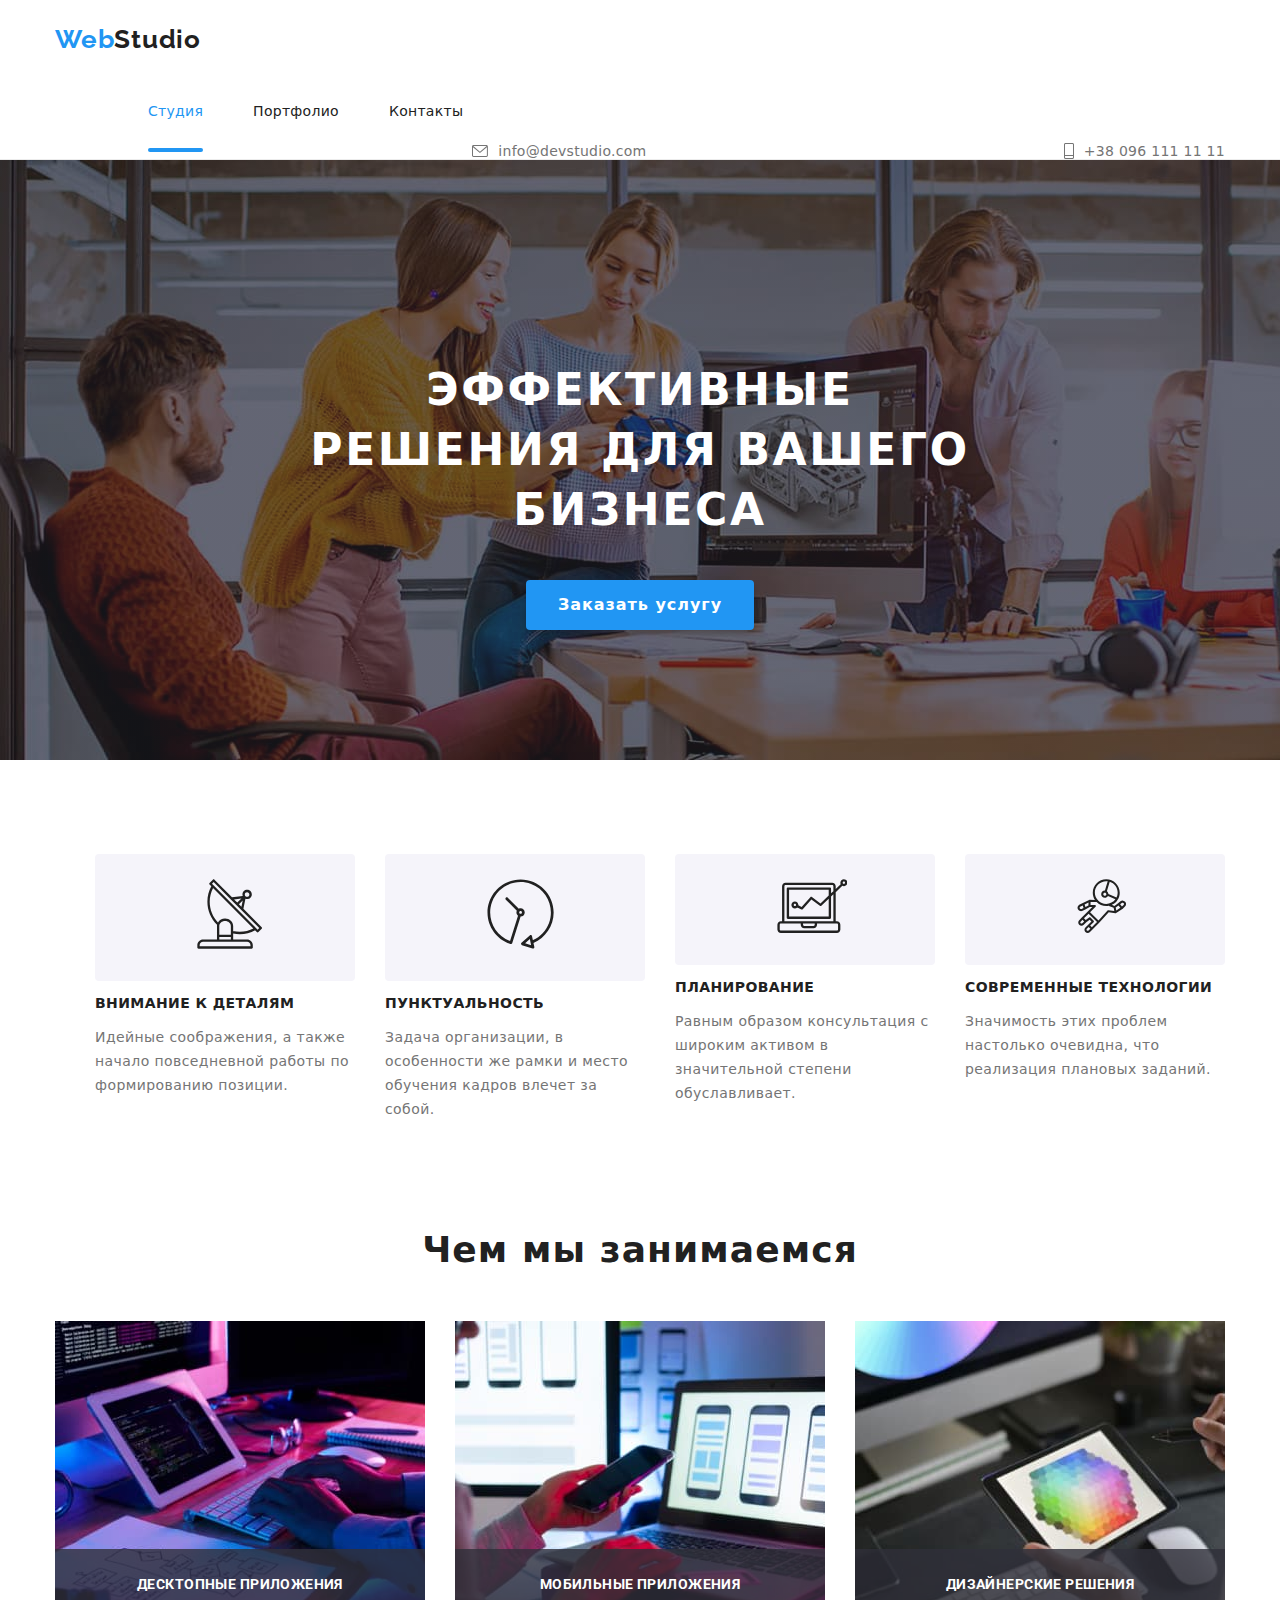
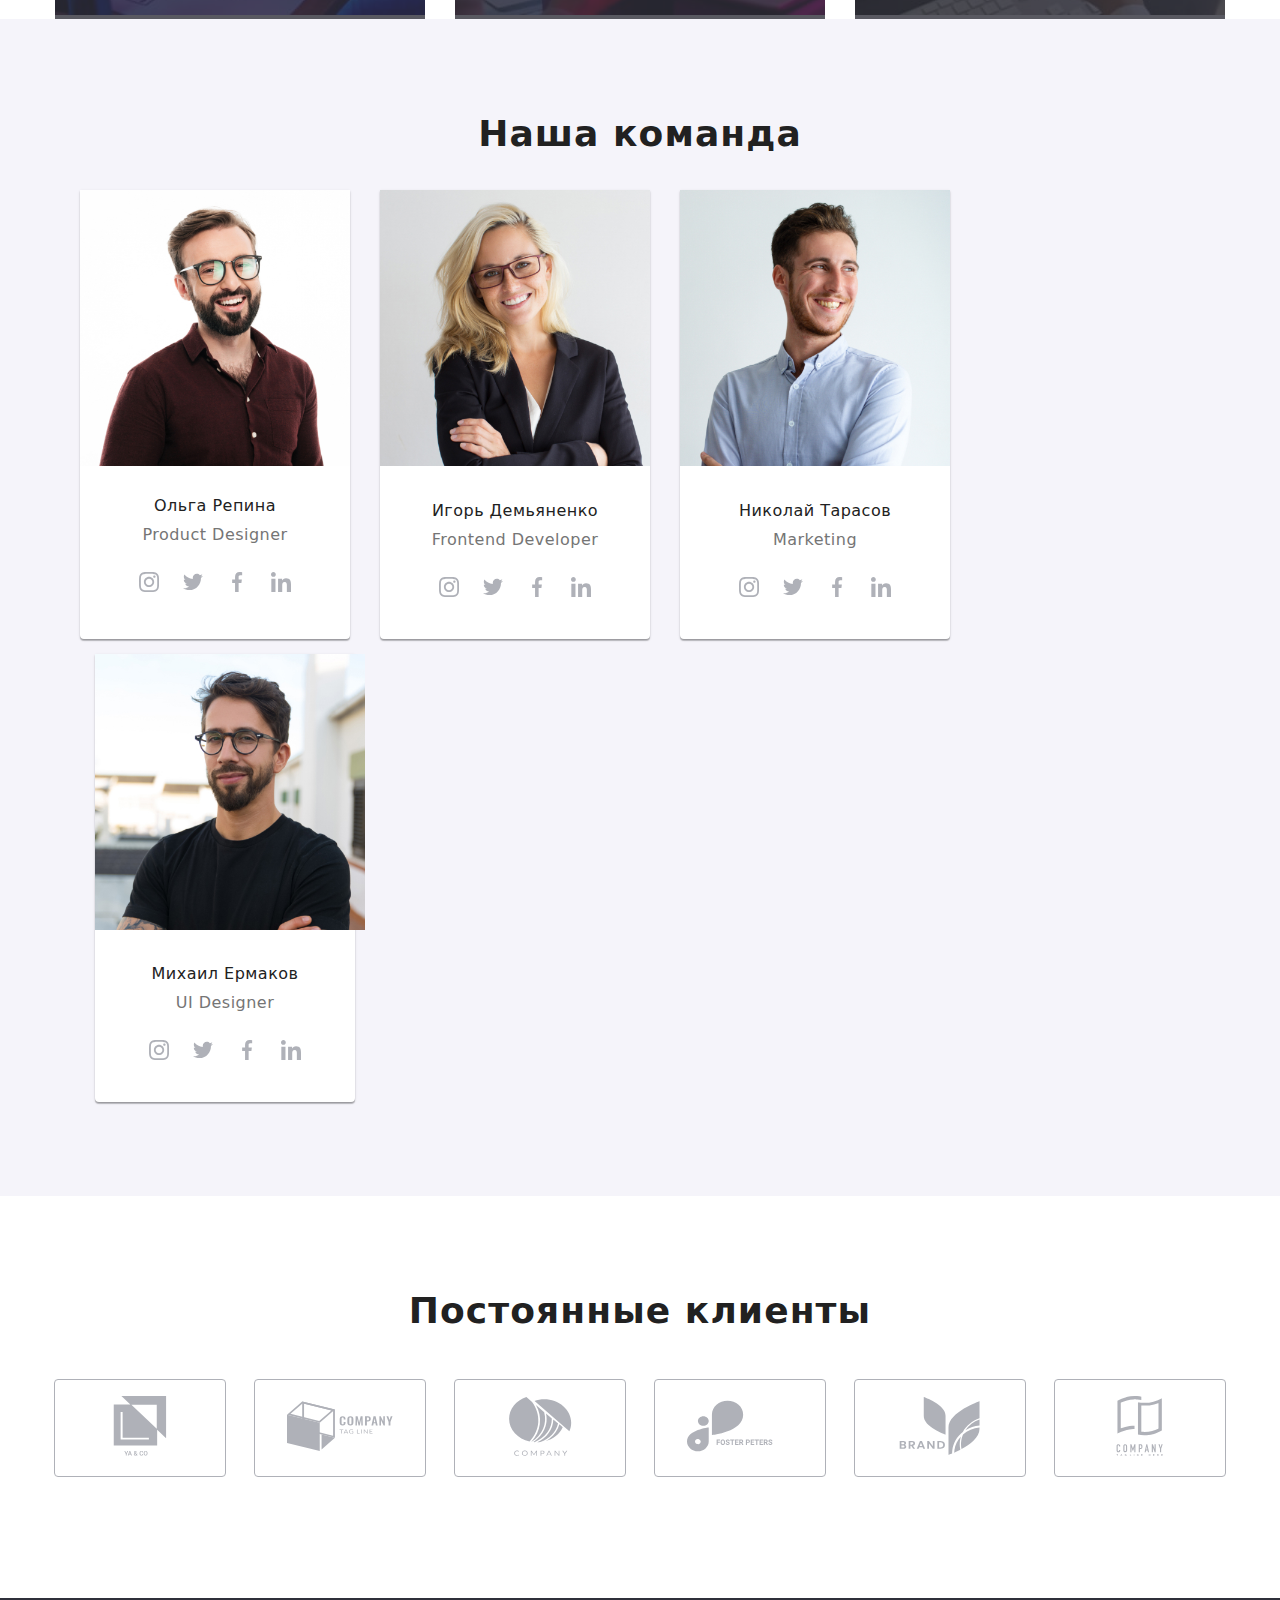
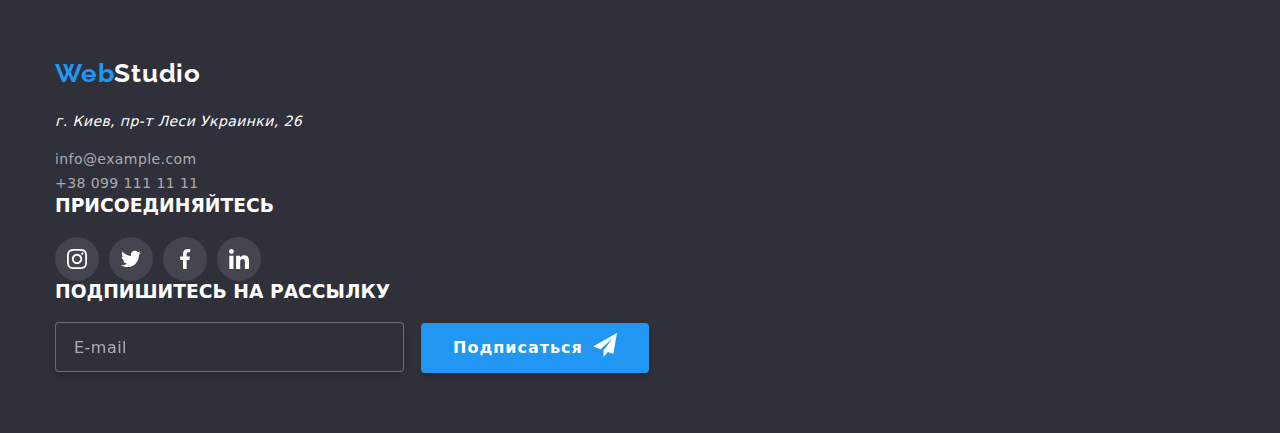
==== commit 99f7577a: "position" ====
--- a/index.html
+++ b/index.html
@@ -20,10 +20,33 @@
   </head>
 
   <body>
+ 
     <header class="page-header">
       <div class="container header-box">
         <nav class="site-nav">
           <a href="#" class=" site-nav__text "><span class="site-nav__logo">Web</span><span class="site-nav__text-size">Studio</span></a>
+          
+            <button
+            class="menu-toggle js-open-menu"
+            aria-expanded="false"
+            aria-controls="mobile-menu">
+         
+            <svg width="40" height="40" aria aria-label="переключатель мобильного меню"> 
+            
+              <use class="icon-menu" href="./images/sprite.svg#icon-menu"></use>
+              
+            </svg>
+          </button>
+          <div class="menu-container js-menu-container" id="mobile-menu" >
+            <button class="menu-toggle js-close-menu">
+             <svg width="40" height="40">
+              <use class="icon-cross" href="./images/sprite.svg#icon-cross"></use>
+            </button>
+             </svg>
+            <a href="">Студия</a>
+            <a href="">Портфолио</a>
+            <a href="">Контакты</a>
+          </div>
           <ul class="menu">
             <li class="menu__item">
               <a
@@ -41,6 +64,7 @@
               <a class="menu__link" href="#">Контакты</a>
             </li>
           </ul>
+         
         </nav>
 
 
@@ -126,9 +150,9 @@
               </p>
             </li>
 
-            <li class=section-box__item">
+            <li class="section-box__item">
               <div class="section-box__team">
-                <svg class="section-box__icon" width="55" height="61">
+                <svg class="section-box__icon" width="70" height="54">
                   <use href="./images/symbol-defs2.svg#icon-Vector5"></use>
                 </svg>
               </div>
@@ -138,9 +162,13 @@
                 плановых заданий.
               </p>
             </li>
+
+           
           </ul>
         </div>
       </section>
+
+     
 
       <section class="section-content">
         <div class="container">
@@ -183,7 +211,7 @@
             <li class="section-team__item">
               <img
                 class="section-team__people"
-                src="./images/img.jpg"
+                src="./images/hw1.jpg"
                 alt="people"
                 width="270"
               />
@@ -240,7 +268,7 @@
             <li class="section-team__item">
               <img
                 class="people"
-                src="./images/img2.jpg"
+                src="./images/hw2.jpg"
                 alt="people"
                 width="270"
               />
@@ -297,7 +325,7 @@
             <li class="section-team__item">
               <img
                 class="people"
-                src="./images/img3.jpg"
+                src="./images/hw3.jpg"
                 alt="people"
                 width="270"
               />
@@ -353,7 +381,7 @@
             <li class="section-team__item">
               <img
                 class="people"
-                src="./images/img4.jpg"
+                src="./images/hw4.jpg"
                 alt="people"
                 width="270"
               />
@@ -605,6 +633,7 @@
       </div>
      
     </div>
+    <Script src="./js/menu.js"></Script>
     <script src="./js/modal.js"></script>
   </body>
 </html>
--- a/css/main.min.css
+++ b/css/main.min.css
@@ -1 +1 @@
-body{font-family:"Roboto",sans-serif}li{list-style-type:none}.list{padding:0;margin:0}.container{width:1200px;margin:0 auto;padding-left:15px;padding-right:15px}.header-box{display:-webkit-box;display:-ms-flexbox;display:flex;margin-left:auto}.page-header{border-bottom:1px solid #ececec}.section-box{padding-top:94px}.header{margin:0}.site-nav__logo{color:#2196f3;font-family:Raleway;font-weight:bold;font-size:26px;line-height:31px;letter-spacing:.03em}.studio{color:#212121}.site-nav__text-size{text-decoration:none;color:#212121;font-family:Raleway;font-weight:bold;font-size:26px;line-height:31px;letter-spacing:.03em}.site-nav{display:-webkit-box;display:-ms-flexbox;display:flex;-webkit-box-align:center;-ms-flex-align:center;align-items:center}.site-nav a{display:block;padding-bottom:24px;padding-top:24px;color:#212121;text-decoration:none;font-weight:500;font-size:14px;line-height:16px;letter-spacing:.02em;-webkit-transition:color 250ms cubic-bezier(0.4, 0, 0.2, 1);-o-transition:color 250ms cubic-bezier(0.4, 0, 0.2, 1);transition:color 250ms cubic-bezier(0.4, 0, 0.2, 1)}.menu{display:-webkit-box;display:-ms-flexbox;display:flex;margin-left:93px;padding:0;margin-top:0;margin-bottom:0}.menu__item{margin-right:50px}.menu__item:last-child{margin-right:0}.menu__link--activ{position:relative;display:block}.menu__link--activ::after{content:"";position:absolute;left:0;bottom:-9px;display:block;width:100%;height:4px;background-color:tomato;border-radius:2px;background:#2196f3;-webkit-transition:opacity 250ms cubic-bezier(0.4, 0, 0.2, 1);-o-transition:opacity 250ms cubic-bezier(0.4, 0, 0.2, 1);transition:opacity 250ms cubic-bezier(0.4, 0, 0.2, 1)}.menu__link:hover::after,.menu__link:focus::after{opacity:1}.menu__link:hover,.menu__link:focus{color:#2196f3}.list-link{display:-webkit-box;display:-ms-flexbox;display:flex;margin-left:auto;margin-top:0;margin-bottom:0;display:flex;margin-left:auto;padding:0}.list-link a{color:#757575;text-decoration:none;font-weight:500;font-size:14px;line-height:16px;letter-spacing:.02em}.list-link__item{margin-left:auto;display:-webkit-box;display:-ms-flexbox;display:flex;-webkit-box-align:center;-ms-flex-align:center;align-items:center}.list-link__button:hover svg,.list-link__button:focus svg{fill:#2196f3}.list-link__contact{margin-right:10px;fill:#757575;-webkit-transition:fill 250ms cubic-bezier(0.4, 0, 0.2, 1);-o-transition:fill 250ms cubic-bezier(0.4, 0, 0.2, 1);transition:fill 250ms cubic-bezier(0.4, 0, 0.2, 1)}.list-linc__icon{margin-right:10px;fill:#757575;-webkit-transition:fill 250ms cubic-bezier(0.4, 0, 0.2, 1);-o-transition:fill 250ms cubic-bezier(0.4, 0, 0.2, 1);transition:fill 250ms cubic-bezier(0.4, 0, 0.2, 1)}.list-link__button{margin-left:50px;display:-webkit-box;display:-ms-flexbox;display:flex;-webkit-box-align:center;-ms-flex-align:center;align-items:center;-webkit-transition:color 250ms cubic-bezier(0.4, 0, 0.2, 1);-o-transition:color 250ms cubic-bezier(0.4, 0, 0.2, 1);transition:color 250ms cubic-bezier(0.4, 0, 0.2, 1)}.list-link__button:hover,.list-link__button:focus{color:#2196f3}.list-link__button:hover .list-link__contact{fill:#2196f3}.list-link__button:hover .list-linc__icon{fill:#2196f3}.container-box{max-width:1600px;height:600px;background:#2f303a;text-align:center;padding:200px 0;margin:0 auto;background-image:-webkit-gradient(linear, left top, right top, from(rgba(47, 48, 58, 0.4)), to(rgba(47, 48, 58, 0.4))),url(../images/hero.jpg);background-image:-o-linear-gradient(left, rgba(47, 48, 58, 0.4), rgba(47, 48, 58, 0.4)),url(../images/hero.jpg);background-image:linear-gradient(to right, rgba(47, 48, 58, 0.4), rgba(47, 48, 58, 0.4)),url(../images/hero.jpg);background-color:#000}.container-box__title{color:#fff;font-weight:900;font-size:44px;line-height:60px;letter-spacing:.06em;text-transform:uppercase;margin:0 auto;margin-bottom:40px;width:696px;text-align:center}.container-box__button{color:#fff;background:#2196f3;font-weight:700;font-size:16px;font-family:inherit;line-height:30px;text-align:center;letter-spacing:.06em;padding:10px 32px;border:none;background:#2196f3;-webkit-box-shadow:0px 4px 4px rgba(0,0,0,.15);box-shadow:0px 4px 4px rgba(0,0,0,.15);border-radius:4px;cursor:pointer}.section-box{padding-top:94px;color:#757575;font-weight:normal;font-size:14px;line-height:24px;letter-spacing:.03em;margin-bottom:0}.section-box__hidden{display:none}.section-box__attention{display:-webkit-box;display:-ms-flexbox;display:flex;margin:0;padding:0}.section-box__item{margin-right:30px;width:270px}.section-box__item:last-child{margin-right:0}.section-box__team{background:#f5f4fa;border-radius:4px;padding:25px 102px}.section-box__icon{fill:#212121}.section-box__title{color:#212121;font-weight:700;font-size:14px;line-height:16px;letter-spacing:.03em;text-transform:uppercase}.section-content{padding-top:94px}.section-team{background:#f5f4fa;padding-bottom:94px;padding-top:94px}.section-content__thumb{position:relative}.section-content__card{-webkit-box-align:center;-ms-flex-align:center;align-items:center;-webkit-box-pack:center;-ms-flex-pack:center;justify-content:center;display:-webkit-box;display:-ms-flexbox;display:flex;position:absolute;width:100%;height:70px;bottom:0;background-color:rgba(47,48,58,.8)}.section-content__text{color:#fff;font-family:Roboto;font-weight:700;font-size:14px;line-height:16px;text-align:center;letter-spacing:.03em;text-transform:uppercase}.section-content__list{display:-webkit-box;display:-ms-flexbox;display:flex;padding-top:0;padding:0;padding-bottom:0;margin-bottom:0;margin-top:0}.section-content__item{margin-right:30px}.section-content__item:last-child{margin-right:0}.section--text{color:#212121;font-style:normal;font-weight:700;font-size:36px;line-height:42px;text-align:center;letter-spacing:.03em;margin-top:0;margin-bottom:50px}.section-team__subtitle{display:-webkit-box;display:-ms-flexbox;display:flex;text-align:center;margin-top:0;padding:0;margin-bottom:0}.section-team__item{margin-right:30px;background:#fff;-webkit-box-shadow:0px 1px 3px rgba(0,0,0,.12),0px 1px 1px rgba(0,0,0,.14),0px 2px 1px rgba(0,0,0,.2);box-shadow:0px 1px 3px rgba(0,0,0,.12),0px 1px 1px rgba(0,0,0,.14),0px 2px 1px rgba(0,0,0,.2);border-radius:0px 0px 4px 4px}.section-team__item:last-child{margin-right:0}.people-list{padding-top:30px}.section-team__people{display:block;max-width:100%}.people-list__title{color:#212121;font-weight:500;font-size:16px;line-height:19px;letter-spacing:.03em;margin-top:0;margin-bottom:10px}.people-list__text{color:#757575;font-style:normal;font-weight:normal;font-size:16px;line-height:19px;letter-spacing:.03em;margin:0}.social-box{margin:0;display:-webkit-box;display:-ms-flexbox;display:flex;margin-top:16px;padding:0;-webkit-box-pack:center;-ms-flex-pack:center;justify-content:center;margin-bottom:30px}.social-box__link{width:44px;height:44px;background-color:#fff;border-radius:50%;display:-webkit-inline-box;display:-ms-inline-flexbox;display:inline-flex;-webkit-box-align:center;-ms-flex-align:center;align-items:center;-webkit-box-pack:center;-ms-flex-pack:center;justify-content:center;-webkit-transition:background-color 250ms cubic-bezier(0.4, 0, 0.2, 1);-o-transition:background-color 250ms cubic-bezier(0.4, 0, 0.2, 1);transition:background-color 250ms cubic-bezier(0.4, 0, 0.2, 1)}.social-box__link:hover .social-box__icon,.social-box__link:focus .social-box__icon{fill:#fff}.social-box__link:hover,.social-box__link:focus{background-color:#2196f3}.social-box__link:last-child{margin-right:0}.social-box__icon{fill:#afb1b8;-webkit-transition:fill 250ms cubic-bezier(0.4, 0, 0.2, 1);-o-transition:fill 250ms cubic-bezier(0.4, 0, 0.2, 1);transition:fill 250ms cubic-bezier(0.4, 0, 0.2, 1)}.section-company{padding:94px 0 94px 0}.section-company__text{color:#212121;font-style:normal;font-weight:700;font-size:36px;line-height:42px;text-align:center;letter-spacing:.03em;margin-top:0;margin-bottom:50px}.company-box{padding:0;margin:0;display:-webkit-box;display:-ms-flexbox;display:flex}.company-box__list{width:170px;height:92px;display:-webkit-box;display:-ms-flexbox;display:flex;-webkit-box-align:center;-ms-flex-align:center;align-items:center;-webkit-box-pack:center;-ms-flex-pack:center;justify-content:center;margin-right:30px}.company-box__link{fill:#afb1b8;padding:16px 32px;border:1px solid #afb1b8;-webkit-box-sizing:border-box;box-sizing:border-box;border-radius:4px;-webkit-transition:border 250ms cubic-bezier(0.4, 0, 0.2, 1);-o-transition:border 250ms cubic-bezier(0.4, 0, 0.2, 1);transition:border 250ms cubic-bezier(0.4, 0, 0.2, 1)}.company-box__link:last-child{margin-right:0}.company-box__link:hover .company-box__icon,.company-box__link:focus .company-box__icon{fill:#2196f3}.company-box__link:hover .company-box__icon,.company-box__link:focus .company-box__icon{fill:#2196f3}.company-box__link:hover,.company-box__link:focus{border:1px solid #2196f3}.company-box__list:last-child{margin-right:0}.company-box__icon{fill:#afb1b8;-webkit-transition:fill 250ms cubic-bezier(0.4, 0, 0.2, 1);-o-transition:fill 250ms cubic-bezier(0.4, 0, 0.2, 1);transition:fill 250ms cubic-bezier(0.4, 0, 0.2, 1)}.footer{background:#2f303a;padding-top:60px;padding-bottom:60px}.footer-container{display:-webkit-box;display:-ms-flexbox;display:flex;-webkit-box-align:baseline;-ms-flex-align:baseline;align-items:baseline}.footer-content__logo{display:inline-block;padding-bottom:20px;color:#fff;font-family:Raleway;text-decoration:none;font-weight:bold;font-size:26px;line-height:31px;letter-spacing:.03em}.footer-content--logo{color:#2196f3;font-family:Raleway;font-weight:bold;font-size:26px;line-height:31px;letter-spacing:.03em}.footer-content__text{color:#fff;font-weight:normal;font-size:14px;line-height:24px;letter-spacing:.03em;margin-top:0}.footer-content__list{padding:0;margin:0}.footer-content__link{color:rgba(255,255,255,.6);text-decoration:none;font-style:normal;font-weight:400;font-size:14px;line-height:24px;letter-spacing:.03em}.footer-social{margin-left:70px}.footer-social__title{color:#fff;margin:0;margin-bottom:20px;text-transform:uppercase}.footer-social__list{display:-webkit-box;display:-ms-flexbox;display:flex;margin:0;padding:0}.footer-social__item{margin-right:10px}.footer-social__link{width:44px;height:44px;background-color:rgba(255,255,255,.1);border-radius:50%;display:-webkit-inline-box;display:-ms-inline-flexbox;display:inline-flex;-webkit-box-align:center;-ms-flex-align:center;align-items:center;-webkit-box-pack:center;-ms-flex-pack:center;justify-content:center;-webkit-transition:background-color 250ms cubic-bezier(0.4, 0, 0.2, 1);-o-transition:background-color 250ms cubic-bezier(0.4, 0, 0.2, 1);transition:background-color 250ms cubic-bezier(0.4, 0, 0.2, 1)}.footer-social__link:hover .footer-social__icon,.footer-social__link:focus .footer-social__icon{fill:#fff}.footer-social__link:hover,.footer-social__link:focus{background-color:#2196f3}.footer-social__link:last-child{margin-right:0}.footer-social__icon{fill:#fff}.footer-form{margin-left:93px}.footer-form__input{width:349px;height:50px;margin-right:12px;border:1px solid rgba(255,255,255,.3);-webkit-filter:drop-shadow(0px 4px 4px rgba(0, 0, 0, 0.15));filter:drop-shadow(0px 4px 4px rgba(0, 0, 0, 0.15));border-radius:4px;background:#2f303a;color:#fff}.btn-box-form{display:-webkit-inline-box;display:-ms-inline-flexbox;display:inline-flex;color:#fff;background:#2196f3;font-weight:700;font-size:16px;font-family:inherit;line-height:30px;text-align:center;letter-spacing:.06em;padding:10px 32px;border:none;background:#2196f3;-webkit-box-shadow:0px 4px 4px rgba(0,0,0,.15);box-shadow:0px 4px 4px rgba(0,0,0,.15);border-radius:4px;cursor:pointer}.footer-form__icon{margin-left:10px}.footer-form__input::-webkit-input-placeholder{padding:15px 0 15px 16px;font-size:16px;line-height:20px;letter-spacing:.03em;color:rgba(255,255,255,.6)}.footer-form__input::-moz-placeholder{padding:15px 0 15px 16px;font-size:16px;line-height:20px;letter-spacing:.03em;color:rgba(255,255,255,.6)}.footer-form__input:-ms-input-placeholder{padding:15px 0 15px 16px;font-size:16px;line-height:20px;letter-spacing:.03em;color:rgba(255,255,255,.6)}.footer-form__input::-ms-input-placeholder{padding:15px 0 15px 16px;font-size:16px;line-height:20px;letter-spacing:.03em;color:rgba(255,255,255,.6)}.footer-form__input::placeholder{padding:15px 0 15px 16px;font-size:16px;line-height:20px;letter-spacing:.03em;color:rgba(255,255,255,.6)}.footer-social__title{color:#fff;margin:0;margin-bottom:20px;text-transform:uppercase}.backdrop{position:fixed;top:0;left:0;width:100%;height:100%;background:rgba(0,0,0,.2);opacity:1;-webkit-transition:opacity 2250ms cubic-bezier(0.4, 0, 0.2, 1),visibility 2250ms cubic-bezier(0.4, 0, 0.2, 1);-o-transition:opacity 2250ms cubic-bezier(0.4, 0, 0.2, 1),visibility 2250ms cubic-bezier(0.4, 0, 0.2, 1);transition:opacity 2250ms cubic-bezier(0.4, 0, 0.2, 1),visibility 2250ms cubic-bezier(0.4, 0, 0.2, 1)}.backdrop.is-hidden{opacity:0;pointer-events:none;visibility:hidden}.modal{position:absolute;top:50%;left:50%;min-width:528px;min-height:581px;background-color:#fff;-webkit-transform:translate(-50%, -50%);-ms-transform:translate(-50%, -50%);transform:translate(-50%, -50%)}.modal__close-icon{position:absolute;top:8px;right:8px;width:30px;height:30px;display:-webkit-inline-box;display:-ms-inline-flexbox;display:inline-flex;cursor:pointer;-webkit-box-align:center;-ms-flex-align:center;align-items:center;-webkit-box-pack:center;-ms-flex-pack:center;justify-content:center;border-radius:50%;background-color:#fff;border:1px solid rgba(0,0,0,.1);-webkit-transition:fill 250ms cubic-bezier(0.4, 0, 0.2, 1);-o-transition:fill 250ms cubic-bezier(0.4, 0, 0.2, 1);transition:fill 250ms cubic-bezier(0.4, 0, 0.2, 1)}.modal__close-icon:hover,.modal__close-icon:focus{fill:#2196f3}.backdrop-form{width:448px;margin:0 auto}.backdrop-form__title{font-weight:bold;font-size:20px;line-height:23px;margin-top:40px;margin-bottom:12px;letter-spacing:.03em;text-align:center;margin-top:40px;color:#212121}.form-field__lable{margin-bottom:4px;color:#757575}.modal-form{position:relative}.modal-form__input{margin:0;padding-left:40px;border:1px solid rgba(33,33,33,.2);-webkit-box-sizing:border-box;box-sizing:border-box;border-radius:4px;width:448px;height:40px;-webkit-transition:border 250ms cubic-bezier(0.4, 0, 0.2, 1);-o-transition:border 250ms cubic-bezier(0.4, 0, 0.2, 1);transition:border 250ms cubic-bezier(0.4, 0, 0.2, 1)}.form-field{margin-bottom:10px;display:-webkit-box;display:-ms-flexbox;display:flex;-webkit-box-orient:vertical;-webkit-box-direction:normal;-ms-flex-direction:column;flex-direction:column}.form-field--textarea{margin-bottom:20px}.modal-form__icon{position:absolute;display:inline-block;-webkit-transform:translateY(100%);-ms-transform:translateY(100%);transform:translateY(100%);margin-left:15px;-webkit-transition:fill 250ms cubic-bezier(0.4, 0, 0.2, 1);-o-transition:fill 250ms cubic-bezier(0.4, 0, 0.2, 1);transition:fill 250ms cubic-bezier(0.4, 0, 0.2, 1);top:0;left:0}.modal-form__input:hover,.modal-form__input:focus{border-color:#2196f3}.modal-form:hover>.modal-form__icon,.modal-form:focus>.modal-form__icon{fill:#2196f3}.form-field:focus-within .modal-form__icon{fill:#2196f3}textarea{width:448px;height:120px;border:1px solid rgba(33,33,33,.2);border-radius:4px;resize:none}.form-field-lable{margin-bottom:4px;color:#757575}.checkbox{margin-bottom:30px}.checkbox__input{-webkit-appearance:none}.checkbox__icon{display:inline-block;content:"";width:15px;height:15px;border:2px solid #212121;border-radius:4px}.checkbox__input:checked+.checkbox__icon{background-color:#2196f3;background-image:url(../images/icon-check.svg);border-color:#2196f3;background-size:contain;background-repeat:no-repeat}.checkbox__input:focus+.checkbox__icon{border-color:#2196f3}.checkbox__text{font-size:14px;line-height:24px;letter-spacing:.03em;color:#757575}.checkbox-button{text-align:center;margin-bottom:40px}.checkbox-button__text{padding:10px 55px;font-weight:bold;font-size:16px;line-height:30px;color:#fff;background:#2196f3;-webkit-box-shadow:0px 4px 4px rgba(0,0,0,.15);box-shadow:0px 4px 4px rgba(0,0,0,.15);border-radius:4px;border:none;cursor:pointer}.checkbox__link{color:#2196f3}#link__curent{color:#2196f3}.menu{display:-webkit-box;display:-ms-flexbox;display:flex;margin-left:93px;padding:0;margin-top:0;margin-bottom:0}.menu__item{margin-right:50px}.menu__item:last-child{margin-right:0}/*# sourceMappingURL=main.min.css.map */+body{font-family:"Roboto",sans-serif}li{list-style-type:none}.list{padding:0;margin:0}.container{margin:0 auto;padding-left:15px;padding-right:15px}@media screen and (min-width: 480px){.container{width:480px}}@media screen and (min-width: 768px){.container{width:768px}}@media screen and (min-width: 1200px){.container{width:1200px}}.header-box{position:relative}@media screen and (width: 768px){.header-box{display:-webkit-box;display:-ms-flexbox;display:flex;margin-left:auto}}.page-header{border-bottom:1px solid #ececec}.section-box{padding-top:94px}.header{margin:0}.site-nav__logo{color:#2196f3;font-family:Raleway;font-weight:bold;font-size:26px;line-height:31px;letter-spacing:.03em}.studio{color:#212121}.site-nav__text-size{text-decoration:none;color:#212121;font-family:Raleway;font-weight:bold;font-size:26px;line-height:31px;letter-spacing:.03em}@media screen and (width: 768px){.site-nav{display:-webkit-box;display:-ms-flexbox;display:flex;-webkit-box-align:center;-ms-flex-align:center;align-items:center}}.menu-toggle{border:none;background-color:transparent;position:absolute;top:16px;right:16px;min-height:40px;min-width:40px;display:-webkit-box;display:-ms-flexbox;display:flex;-webkit-box-align:center;-ms-flex-align:center;align-items:center;-webkit-box-pack:center;-ms-flex-pack:center;justify-content:center;margin:0;padding:0;background-color:transparent;cursor:pointer;border:none;border-radius:50%;outline:none}@media(min-width: 768px){.menu-toggle{display:none}}.menu-container{position:fixed;top:0;left:0;width:100vw;height:100vh;padding:32px;background-color:#fff;z-index:999;-webkit-transform:translateX(100%);-ms-transform:translateX(100%);transform:translateX(100%);-webkit-transition:-webkit-transform 250ms ease-in-out;transition:-webkit-transform 250ms ease-in-out;-o-transition:transform 250ms ease-in-out;transition:transform 250ms ease-in-out;transition:transform 250ms ease-in-out, -webkit-transform 250ms ease-in-out}.menu-container.is-open{-webkit-transform:translateX(0);-ms-transform:translateX(0);transform:translateX(0)}.menu-toggle:hover,.menu-toggle:focus{fill:#2196f3}.site-nav a{display:block;padding-bottom:24px;padding-top:24px;color:#212121;text-decoration:none;font-weight:500;font-size:14px;line-height:16px;letter-spacing:.02em;-webkit-transition:color 250ms cubic-bezier(0.4, 0, 0.2, 1);-o-transition:color 250ms cubic-bezier(0.4, 0, 0.2, 1);transition:color 250ms cubic-bezier(0.4, 0, 0.2, 1)}.menu{display:-webkit-box;display:-ms-flexbox;display:flex;margin-left:93px;padding:0;margin-top:0;margin-bottom:0}.menu__item{margin-right:50px}.menu__item:last-child{margin-right:0}.menu__link--activ{position:relative;display:block}.menu__link--activ::after{content:"";position:absolute;left:0;bottom:-9px;display:block;width:100%;height:4px;background-color:tomato;border-radius:2px;background:#2196f3;-webkit-transition:opacity 250ms cubic-bezier(0.4, 0, 0.2, 1);-o-transition:opacity 250ms cubic-bezier(0.4, 0, 0.2, 1);transition:opacity 250ms cubic-bezier(0.4, 0, 0.2, 1)}.menu__link:hover::after,.menu__link:focus::after{opacity:1}.menu__link:hover,.menu__link:focus{color:#2196f3}.list-link{display:-webkit-box;display:-ms-flexbox;display:flex;margin-left:auto;margin-top:0;margin-bottom:0;display:flex;margin-left:auto;padding:0}.list-link a{color:#757575;text-decoration:none;font-weight:500;font-size:14px;line-height:16px;letter-spacing:.02em}.list-link__item{margin-left:auto;display:-webkit-box;display:-ms-flexbox;display:flex;-webkit-box-align:center;-ms-flex-align:center;align-items:center}.list-link__button:hover svg,.list-link__button:focus svg{fill:#2196f3}.list-link__contact{margin-right:10px;fill:#757575;-webkit-transition:fill 250ms cubic-bezier(0.4, 0, 0.2, 1);-o-transition:fill 250ms cubic-bezier(0.4, 0, 0.2, 1);transition:fill 250ms cubic-bezier(0.4, 0, 0.2, 1)}.list-linc__icon{margin-right:10px;fill:#757575;-webkit-transition:fill 250ms cubic-bezier(0.4, 0, 0.2, 1);-o-transition:fill 250ms cubic-bezier(0.4, 0, 0.2, 1);transition:fill 250ms cubic-bezier(0.4, 0, 0.2, 1)}.list-link__button{margin-left:50px;display:-webkit-box;display:-ms-flexbox;display:flex;-webkit-box-align:center;-ms-flex-align:center;align-items:center;-webkit-transition:color 250ms cubic-bezier(0.4, 0, 0.2, 1);-o-transition:color 250ms cubic-bezier(0.4, 0, 0.2, 1);transition:color 250ms cubic-bezier(0.4, 0, 0.2, 1)}.list-link__button:hover,.list-link__button:focus{color:#2196f3}.list-link__button:hover .list-link__contact{fill:#2196f3}.list-link__button:hover .list-linc__icon{fill:#2196f3}.container-box{max-width:1600px;height:600px;background:#2f303a;text-align:center;padding:200px 0;margin:0 auto;background-image:-webkit-gradient(linear, left top, right top, from(rgba(47, 48, 58, 0.4)), to(rgba(47, 48, 58, 0.4))),url(../images/hero.jpg);background-image:-o-linear-gradient(left, rgba(47, 48, 58, 0.4), rgba(47, 48, 58, 0.4)),url(../images/hero.jpg);background-image:linear-gradient(to right, rgba(47, 48, 58, 0.4), rgba(47, 48, 58, 0.4)),url(../images/hero.jpg);background-color:#000}.container-box__title{color:#fff;font-weight:900;font-size:44px;line-height:60px;letter-spacing:.06em;text-transform:uppercase;margin:0 auto;margin-bottom:40px;width:696px;text-align:center}.container-box__button{color:#fff;background:#2196f3;font-weight:700;font-size:16px;font-family:inherit;line-height:30px;text-align:center;letter-spacing:.06em;padding:10px 32px;border:none;background:#2196f3;-webkit-box-shadow:0px 4px 4px rgba(0,0,0,.15);box-shadow:0px 4px 4px rgba(0,0,0,.15);border-radius:4px;cursor:pointer}.section-box{padding-top:94px;color:#757575;font-weight:normal;font-size:14px;line-height:24px;letter-spacing:.03em;margin-bottom:0}.section-box__hidden{display:none}@media screen and (min-width: 768px){.section-box__attention{display:-webkit-box;display:-ms-flexbox;display:flex;-ms-flex-wrap:wrap;flex-wrap:wrap;margin:-15px}}.section-box__item{margin-bottom:30px;width:270px}@media screen and (min-width: 768px){.section-box__item{max-width:calc((100% - 4*15px)/2);margin:15px 15px 15px 15px;width:270px}}@media screen and (min-width: 1200px){.section-box__item{max-width:calc((100% - 8*15px)/4);width:270px}}.section-box__item:last-child{margin-right:0;width:270px}.section-box__item{width:270px}.section-box__team{background:#f5f4fa;border-radius:4px;padding:25px 102px}.section-box__icon{fill:#212121}.section-box__title{color:#212121;font-weight:700;font-size:14px;line-height:16px;letter-spacing:.03em;text-transform:uppercase}@media screen and (max-width: 1199px){.section-content{display:none}}.section-content{padding-top:94px}.section-team{background:#f5f4fa;padding-bottom:94px;padding-top:94px}.section-content__thumb{position:relative}.section-content__card{-webkit-box-align:center;-ms-flex-align:center;align-items:center;-webkit-box-pack:center;-ms-flex-pack:center;justify-content:center;display:-webkit-box;display:-ms-flexbox;display:flex;position:absolute;width:100%;height:70px;bottom:0;background-color:rgba(47,48,58,.8)}.section-content__text{color:#fff;font-family:Roboto;font-weight:700;font-size:14px;line-height:16px;text-align:center;letter-spacing:.03em;text-transform:uppercase}.section-content__list{display:-webkit-box;display:-ms-flexbox;display:flex;padding-top:0;padding:0;padding-bottom:0;margin-bottom:0;margin-top:0}.section-content__item{margin-right:30px}.section-content__item:last-child{margin-right:0}.section--text{color:#212121;font-style:normal;font-weight:700;font-size:36px;line-height:42px;text-align:center;letter-spacing:.03em;margin-top:0;margin-bottom:50px}@media screen and (min-width: 768px){.section-team__subtitle{display:-webkit-box;display:-ms-flexbox;display:flex;-ms-flex-wrap:wrap;flex-wrap:wrap;margin:-15px}}.section-team__item{text-align:center;margin-right:30px;background:#fff;-webkit-box-shadow:0px 1px 3px rgba(0,0,0,.12),0px 1px 1px rgba(0,0,0,.14),0px 2px 1px rgba(0,0,0,.2);box-shadow:0px 1px 3px rgba(0,0,0,.12),0px 1px 1px rgba(0,0,0,.14),0px 2px 1px rgba(0,0,0,.2);border-radius:0px 0px 4px 4px}.section-team__item:last-child{margin-right:0}@media screen and (min-width: 768px){.section-team__item:last-child{max-width:calc((100% - 4*15px)/2);margin:15px 15px 15px 15px}}@media screen and (min-width: 1200px){.section-team__item:last-child{max-width:calc((100% - 8*15px)/4)}}.people-list{padding-top:30px}.section-team__people{display:block;max-width:100%}.people-list__title{color:#212121;font-weight:500;font-size:16px;line-height:19px;letter-spacing:.03em;margin-top:0;margin-bottom:10px}.people-list__text{color:#757575;font-style:normal;font-weight:normal;font-size:16px;line-height:19px;letter-spacing:.03em;margin:0}.social-box{margin:0;display:-webkit-box;display:-ms-flexbox;display:flex;margin-top:16px;padding:0;-webkit-box-pack:center;-ms-flex-pack:center;justify-content:center;margin-bottom:30px}.social-box__link{width:44px;height:44px;background-color:#fff;border-radius:50%;display:-webkit-inline-box;display:-ms-inline-flexbox;display:inline-flex;-webkit-box-align:center;-ms-flex-align:center;align-items:center;-webkit-box-pack:center;-ms-flex-pack:center;justify-content:center;-webkit-transition:background-color 250ms cubic-bezier(0.4, 0, 0.2, 1);-o-transition:background-color 250ms cubic-bezier(0.4, 0, 0.2, 1);transition:background-color 250ms cubic-bezier(0.4, 0, 0.2, 1)}.social-box__link:hover .social-box__icon,.social-box__link:focus .social-box__icon{fill:#fff}.social-box__link:hover,.social-box__link:focus{background-color:#2196f3}.social-box__link:last-child{margin-right:0}.social-box__icon{fill:#afb1b8;-webkit-transition:fill 250ms cubic-bezier(0.4, 0, 0.2, 1);-o-transition:fill 250ms cubic-bezier(0.4, 0, 0.2, 1);transition:fill 250ms cubic-bezier(0.4, 0, 0.2, 1)}.section-company{padding:94px 0 94px 0}.section-company__text{color:#212121;font-style:normal;font-weight:700;font-size:36px;line-height:42px;text-align:center;letter-spacing:.03em;margin-top:0;margin-bottom:50px}@media screen and (min-width: 480px){.company-box{padding:0;margin:0;display:-webkit-box;display:-ms-flexbox;display:flex;-ms-flex-wrap:wrap;flex-wrap:wrap}}.company-box__list{width:170px;height:92px;display:-webkit-box;display:-ms-flexbox;display:flex;-webkit-box-align:center;-ms-flex-align:center;align-items:center;-webkit-box-pack:center;-ms-flex-pack:center;justify-content:center;margin-right:30px}@media screen and (min-width: 480px){.company-box__list{max-width:calc((100% - 4*15px)/2);margin-bottom:30px}}@media screen and (min-width: 768px){.company-box__list{max-width:calc((100% - 4*15px)/2)}}@media screen and (min-width: 1200px){.company-box__list{max-width:calc((100% - 8*15px)/4)}}.company-box__link{fill:#afb1b8;padding:16px 32px;border:1px solid #afb1b8;-webkit-box-sizing:border-box;box-sizing:border-box;border-radius:4px;-webkit-transition:border 250ms cubic-bezier(0.4, 0, 0.2, 1);-o-transition:border 250ms cubic-bezier(0.4, 0, 0.2, 1);transition:border 250ms cubic-bezier(0.4, 0, 0.2, 1)}.company-box__link:last-child{margin-right:0}.company-box__link:hover .company-box__icon,.company-box__link:focus .company-box__icon{fill:#2196f3}.company-box__link:hover .company-box__icon,.company-box__link:focus .company-box__icon{fill:#2196f3}.company-box__link:hover,.company-box__link:focus{border:1px solid #2196f3}.company-box__list:last-child{margin-right:0}.company-box__icon{fill:#afb1b8;-webkit-transition:fill 250ms cubic-bezier(0.4, 0, 0.2, 1);-o-transition:fill 250ms cubic-bezier(0.4, 0, 0.2, 1);transition:fill 250ms cubic-bezier(0.4, 0, 0.2, 1)}.footer{background:#2f303a;padding-top:60px;padding-bottom:60px}.footer-content__logo{display:inline-block;padding-bottom:20px;color:#fff;font-family:Raleway;text-decoration:none;font-weight:bold;font-size:26px;line-height:31px;letter-spacing:.03em}.footer-content--logo{color:#2196f3;font-family:Raleway;font-weight:bold;font-size:26px;line-height:31px;letter-spacing:.03em}.footer-content__text{color:#fff;font-weight:normal;font-size:14px;line-height:24px;letter-spacing:.03em;margin-top:0}.footer-content__list{padding:0;margin:0}.footer-content__link{color:rgba(255,255,255,.6);text-decoration:none;font-style:normal;font-weight:400;font-size:14px;line-height:24px;letter-spacing:.03em}.footer-social__title{color:#fff;margin:0;margin-bottom:20px;text-transform:uppercase}.footer-social__list{display:-webkit-box;display:-ms-flexbox;display:flex;margin:0;padding:0}.footer-social__item{margin-right:10px}.footer-social__link{width:44px;height:44px;background-color:rgba(255,255,255,.1);border-radius:50%;display:-webkit-inline-box;display:-ms-inline-flexbox;display:inline-flex;-webkit-box-align:center;-ms-flex-align:center;align-items:center;-webkit-box-pack:center;-ms-flex-pack:center;justify-content:center;-webkit-transition:background-color 250ms cubic-bezier(0.4, 0, 0.2, 1);-o-transition:background-color 250ms cubic-bezier(0.4, 0, 0.2, 1);transition:background-color 250ms cubic-bezier(0.4, 0, 0.2, 1)}.footer-social__link:hover .footer-social__icon,.footer-social__link:focus .footer-social__icon{fill:#fff}.footer-social__link:hover,.footer-social__link:focus{background-color:#2196f3}.footer-social__link:last-child{margin-right:0}.footer-social__icon{fill:#fff}.footer-form__input{width:349px;height:50px;margin-right:12px;border:1px solid rgba(255,255,255,.3);-webkit-filter:drop-shadow(0px 4px 4px rgba(0, 0, 0, 0.15));filter:drop-shadow(0px 4px 4px rgba(0, 0, 0, 0.15));border-radius:4px;background:#2f303a;color:#fff}.btn-box-form{display:-webkit-inline-box;display:-ms-inline-flexbox;display:inline-flex;color:#fff;background:#2196f3;font-weight:700;font-size:16px;font-family:inherit;line-height:30px;text-align:center;letter-spacing:.06em;padding:10px 32px;border:none;background:#2196f3;-webkit-box-shadow:0px 4px 4px rgba(0,0,0,.15);box-shadow:0px 4px 4px rgba(0,0,0,.15);border-radius:4px;cursor:pointer}.footer-form__icon{margin-left:10px}.footer-form__input::-webkit-input-placeholder{padding:15px 0 15px 16px;font-size:16px;line-height:20px;letter-spacing:.03em;color:rgba(255,255,255,.6)}.footer-form__input::-moz-placeholder{padding:15px 0 15px 16px;font-size:16px;line-height:20px;letter-spacing:.03em;color:rgba(255,255,255,.6)}.footer-form__input:-ms-input-placeholder{padding:15px 0 15px 16px;font-size:16px;line-height:20px;letter-spacing:.03em;color:rgba(255,255,255,.6)}.footer-form__input::-ms-input-placeholder{padding:15px 0 15px 16px;font-size:16px;line-height:20px;letter-spacing:.03em;color:rgba(255,255,255,.6)}.footer-form__input::placeholder{padding:15px 0 15px 16px;font-size:16px;line-height:20px;letter-spacing:.03em;color:rgba(255,255,255,.6)}.footer-social__title{color:#fff;margin:0;margin-bottom:20px;text-transform:uppercase}.backdrop{position:fixed;top:0;left:0;width:100%;height:100%;background:rgba(0,0,0,.2);opacity:1;-webkit-transition:opacity 2250ms cubic-bezier(0.4, 0, 0.2, 1),visibility 2250ms cubic-bezier(0.4, 0, 0.2, 1);-o-transition:opacity 2250ms cubic-bezier(0.4, 0, 0.2, 1),visibility 2250ms cubic-bezier(0.4, 0, 0.2, 1);transition:opacity 2250ms cubic-bezier(0.4, 0, 0.2, 1),visibility 2250ms cubic-bezier(0.4, 0, 0.2, 1)}.backdrop.is-hidden{opacity:0;pointer-events:none;visibility:hidden}.modal{position:absolute;top:50%;left:50%;min-width:528px;min-height:581px;background-color:#fff;-webkit-transform:translate(-50%, -50%);-ms-transform:translate(-50%, -50%);transform:translate(-50%, -50%)}.modal__close-icon{position:absolute;top:8px;right:8px;width:30px;height:30px;display:-webkit-inline-box;display:-ms-inline-flexbox;display:inline-flex;cursor:pointer;-webkit-box-align:center;-ms-flex-align:center;align-items:center;-webkit-box-pack:center;-ms-flex-pack:center;justify-content:center;border-radius:50%;background-color:#fff;border:1px solid rgba(0,0,0,.1);-webkit-transition:fill 250ms cubic-bezier(0.4, 0, 0.2, 1);-o-transition:fill 250ms cubic-bezier(0.4, 0, 0.2, 1);transition:fill 250ms cubic-bezier(0.4, 0, 0.2, 1)}.modal__close-icon:hover,.modal__close-icon:focus{fill:#2196f3}.backdrop-form{width:448px;margin:0 auto}.backdrop-form__title{font-weight:bold;font-size:20px;line-height:23px;margin-top:40px;margin-bottom:12px;letter-spacing:.03em;text-align:center;margin-top:40px;color:#212121}.form-field__lable{margin-bottom:4px;color:#757575}.modal-form{position:relative}.modal-form__input{margin:0;padding-left:40px;border:1px solid rgba(33,33,33,.2);-webkit-box-sizing:border-box;box-sizing:border-box;border-radius:4px;width:448px;height:40px;-webkit-transition:border 250ms cubic-bezier(0.4, 0, 0.2, 1);-o-transition:border 250ms cubic-bezier(0.4, 0, 0.2, 1);transition:border 250ms cubic-bezier(0.4, 0, 0.2, 1)}.form-field{margin-bottom:10px;display:-webkit-box;display:-ms-flexbox;display:flex;-webkit-box-orient:vertical;-webkit-box-direction:normal;-ms-flex-direction:column;flex-direction:column}.form-field--textarea{margin-bottom:20px}.modal-form__icon{position:absolute;display:inline-block;-webkit-transform:translateY(100%);-ms-transform:translateY(100%);transform:translateY(100%);margin-left:15px;-webkit-transition:fill 250ms cubic-bezier(0.4, 0, 0.2, 1);-o-transition:fill 250ms cubic-bezier(0.4, 0, 0.2, 1);transition:fill 250ms cubic-bezier(0.4, 0, 0.2, 1);top:0;left:0}.modal-form__input:hover,.modal-form__input:focus{border-color:#2196f3}.modal-form:hover>.modal-form__icon,.modal-form:focus>.modal-form__icon{fill:#2196f3}.form-field:focus-within .modal-form__icon{fill:#2196f3}textarea{width:448px;height:120px;border:1px solid rgba(33,33,33,.2);border-radius:4px;resize:none}.form-field-lable{margin-bottom:4px;color:#757575}.checkbox{margin-bottom:30px}.checkbox__input{-webkit-appearance:none}.checkbox__icon{display:inline-block;content:"";width:15px;height:15px;border:2px solid #212121;border-radius:4px}.checkbox__input:checked+.checkbox__icon{background-color:#2196f3;background-image:url(../images/icon-check.svg);border-color:#2196f3;background-size:contain;background-repeat:no-repeat}.checkbox__input:focus+.checkbox__icon{border-color:#2196f3}.checkbox__text{font-size:14px;line-height:24px;letter-spacing:.03em;color:#757575}.checkbox-button{text-align:center;margin-bottom:40px}.checkbox-button__text{padding:10px 55px;font-weight:bold;font-size:16px;line-height:30px;color:#fff;background:#2196f3;-webkit-box-shadow:0px 4px 4px rgba(0,0,0,.15);box-shadow:0px 4px 4px rgba(0,0,0,.15);border-radius:4px;border:none;cursor:pointer}.checkbox__link{color:#2196f3}#link__curent{color:#2196f3}.menu{display:-webkit-box;display:-ms-flexbox;display:flex;margin-left:93px;padding:0;margin-top:0;margin-bottom:0}.menu__item{margin-right:50px}.menu__item:last-child{margin-right:0}/*# sourceMappingURL=main.min.css.map */--- a/css/style.css
+++ b/css/style.css
@@ -71,6 +71,19 @@
   display: flex;
   align-items: center;
 }
+.menu-button {
+  display: inline-flex;
+  margin: 0;
+  padding: 0;
+  border:none;
+  background-color:transparent;
+  position: absolute;
+  top: 16px;
+  right: 16px;
+}
+
+
+
 .site-nav a {
   display: block;
   padding-bottom: 24px;
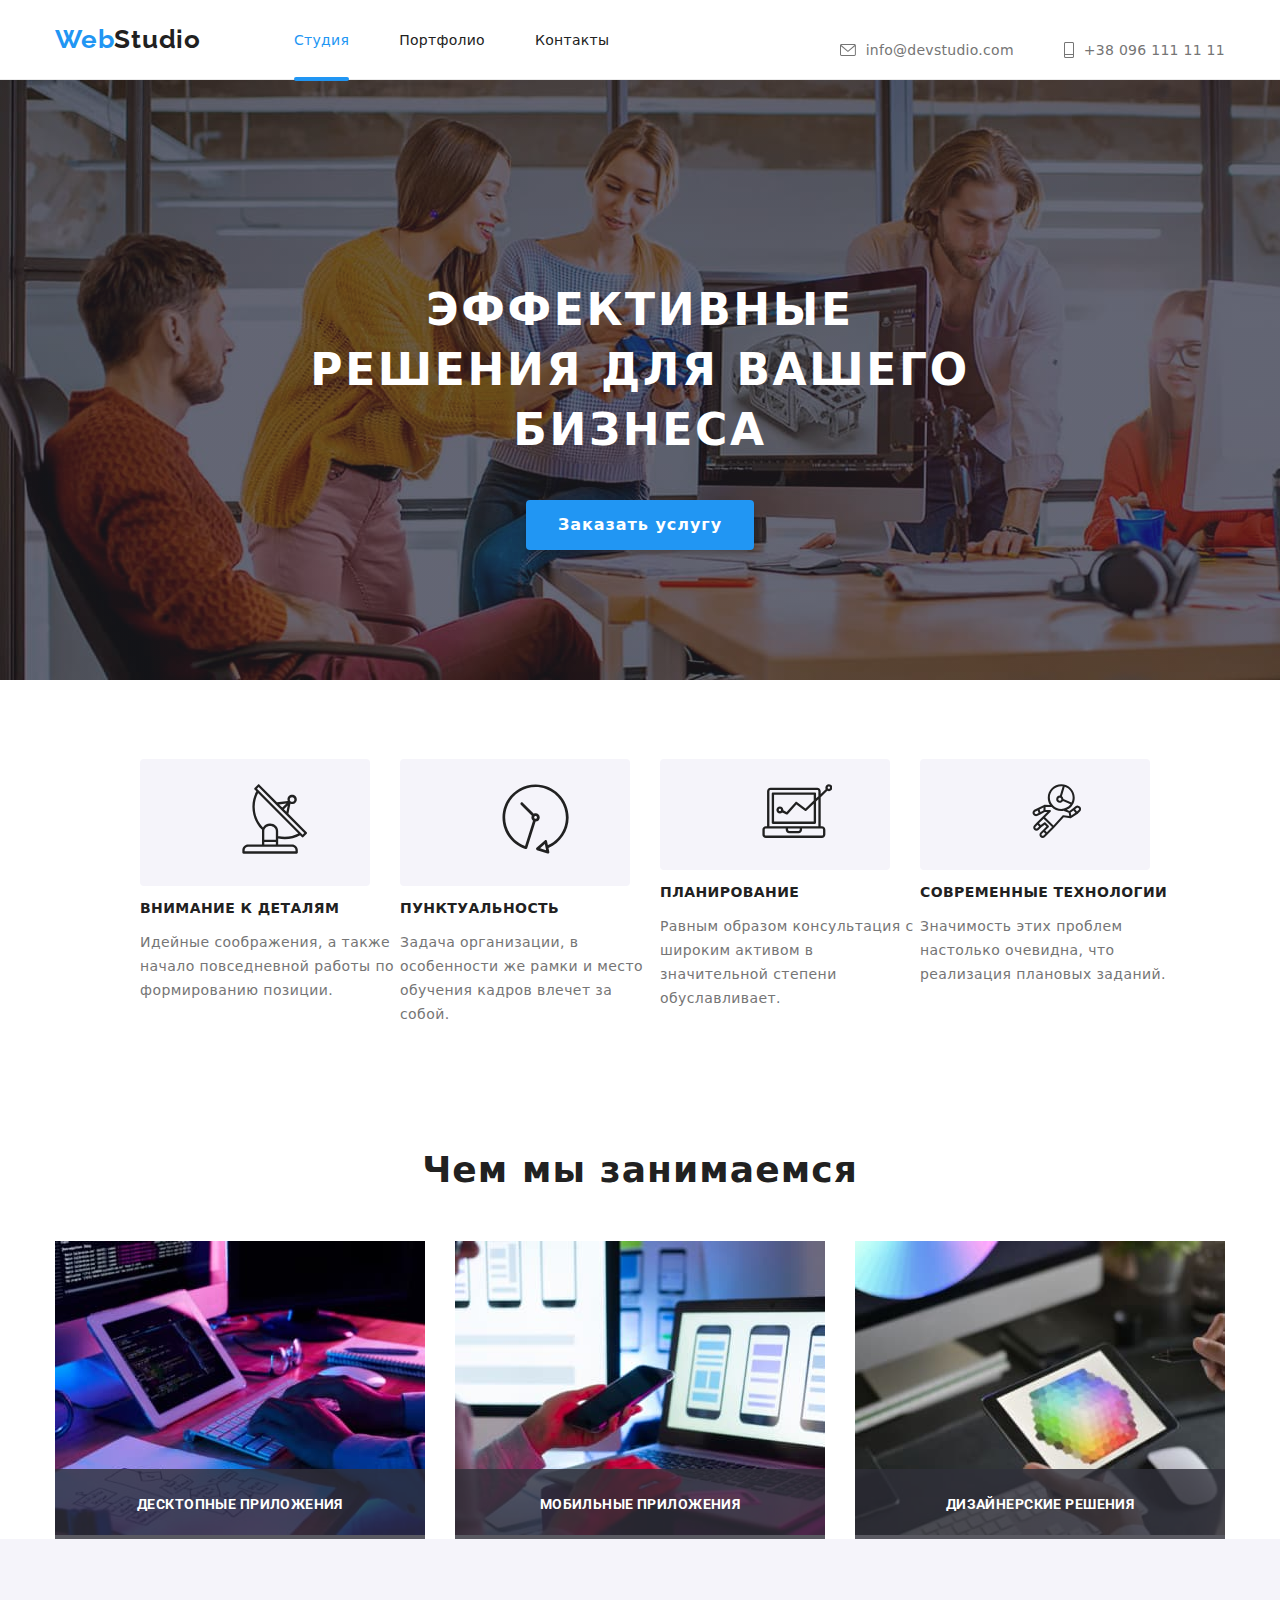
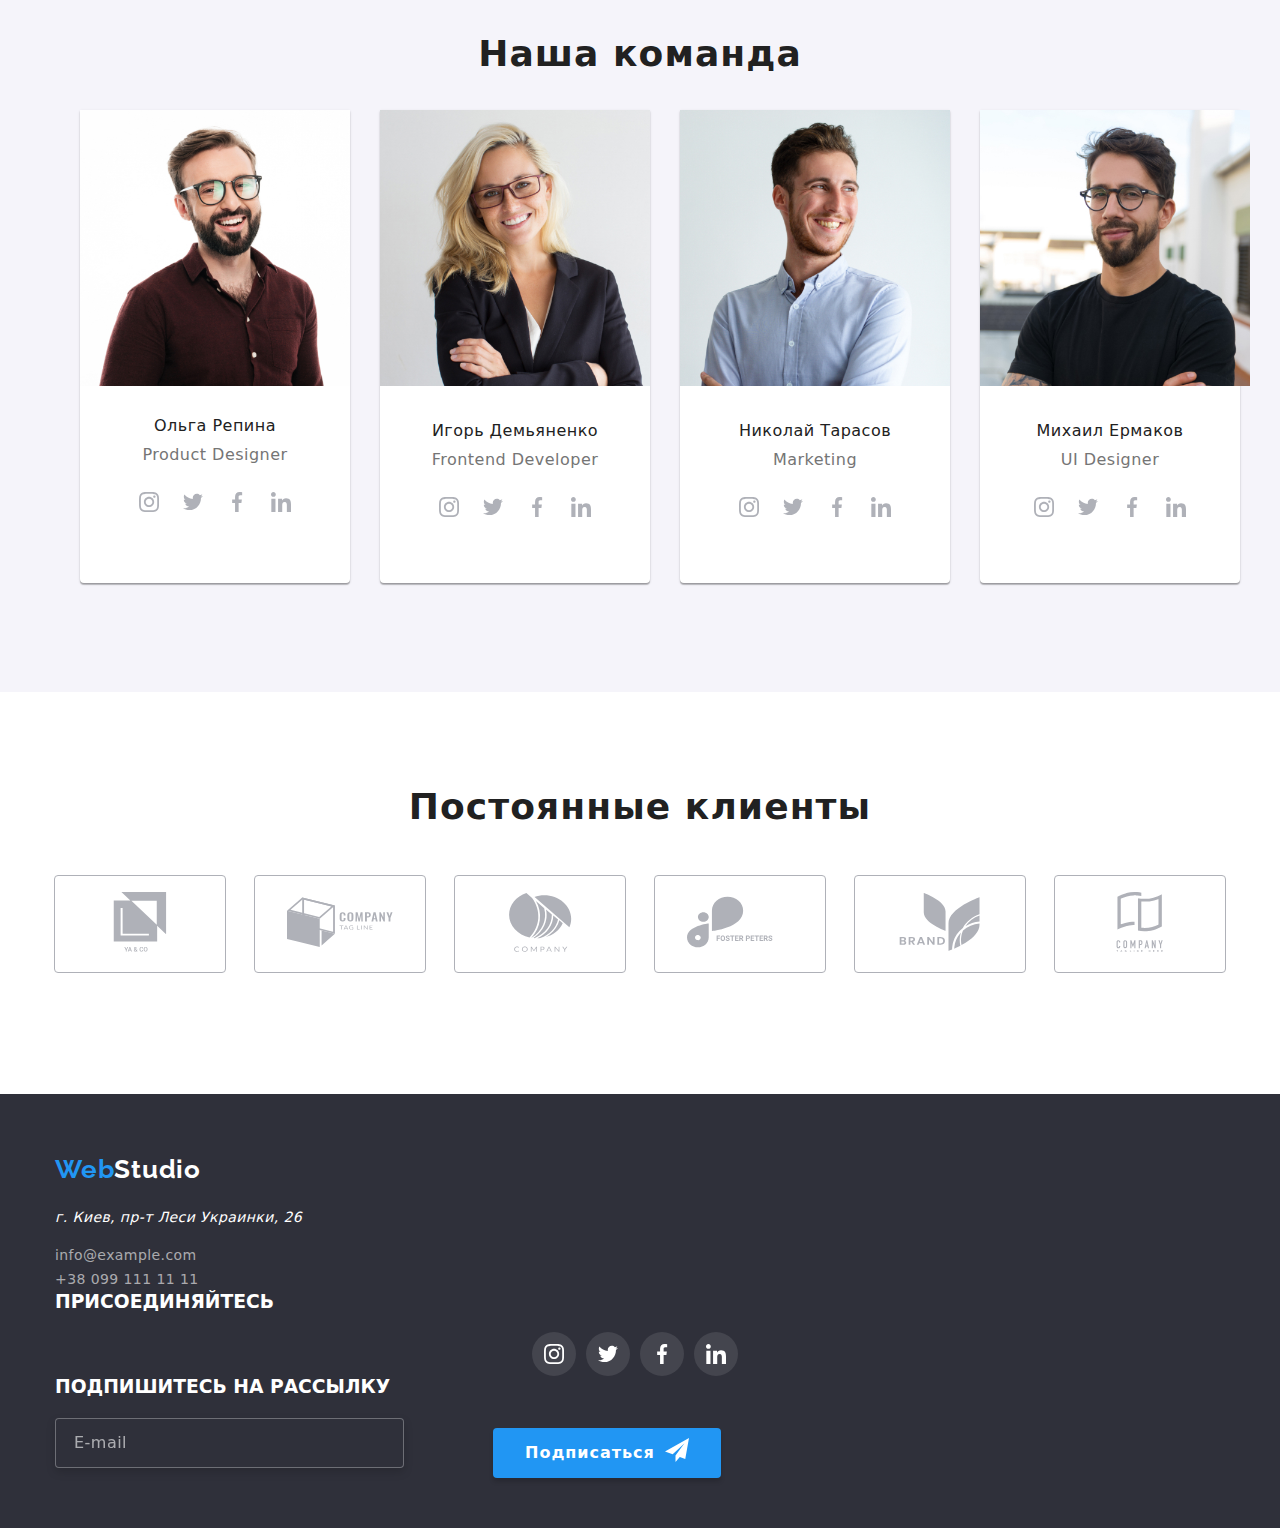
==== commit fb63b2a7: "almost the end" ====
--- a/index.html
+++ b/index.html
@@ -42,11 +42,41 @@
              <svg width="40" height="40">
               <use class="icon-cross" href="./images/sprite.svg#icon-cross"></use>
             </button>
+
              </svg>
-            <a href="">Студия</a>
-            <a href="">Портфолио</a>
-            <a href="">Контакты</a>
+            
+<div class="box" >
+  <ul class="box__list">
+    <li class="box__box">
+      <a  id="box__item" class="menu__link" href="./index.html">Студия</a>
+    </li>
+
+    <li  class="box__box">
+      <a  id="box__item" class="menu__link" href="./portfolio.html">Портфолио</a>
+    </li>
+
+    <li  class="box__box">
+      <a  id="box__item" class="menu__link" href="#">Контакты</a>
+    </li>
+  </ul>
+  
+  <ul class="phone">
+    <li class="phone__list" >
+      <a id="phone__link" href="tel:+380961111111"> +38 096 111 11 11</a>
+    </li>
+    <li class="mail__list">
+      <a  id="mail__link" href="mailto:info@devstudio.com">info@devstudio.com</a>
+    </li>
+  </ul>
+<div class="social-department">
+  <span class="social-department__link" >Instagram</span>  |  <span class="social-department__link">Twitter</span>  |  <span class="social-department__link">Facebook</span>  |  <span class="social-department__link">LinkedIn</span>
+</div>
+  
+</div>
+
+
           </div>
+
           <ul class="menu">
             <li class="menu__item">
               <a
@@ -493,6 +523,7 @@
 
     <footer class="footer">
       <div class="container footer-container">
+       <div class="beseline">
         <div class="footer-content">
           <a href="#" class="footer-content__logo"
             ><span class="footer-content--logo">Web</span>Studio</a
@@ -542,6 +573,7 @@
             </li>
           </ul>
         </div>
+       </div>
 
         <div class="footer-form">
           <h3 class="footer-social__title">Подпишитесь на рассылку</h3>
--- a/css/main.min.css
+++ b/css/main.min.css
@@ -1 +1 @@
-body{font-family:"Roboto",sans-serif}li{list-style-type:none}.list{padding:0;margin:0}.container{margin:0 auto;padding-left:15px;padding-right:15px}@media screen and (min-width: 480px){.container{width:480px}}@media screen and (min-width: 768px){.container{width:768px}}@media screen and (min-width: 1200px){.container{width:1200px}}.header-box{position:relative}@media screen and (width: 768px){.header-box{display:-webkit-box;display:-ms-flexbox;display:flex;margin-left:auto}}.page-header{border-bottom:1px solid #ececec}.section-box{padding-top:94px}.header{margin:0}.site-nav__logo{color:#2196f3;font-family:Raleway;font-weight:bold;font-size:26px;line-height:31px;letter-spacing:.03em}.studio{color:#212121}.site-nav__text-size{text-decoration:none;color:#212121;font-family:Raleway;font-weight:bold;font-size:26px;line-height:31px;letter-spacing:.03em}@media screen and (width: 768px){.site-nav{display:-webkit-box;display:-ms-flexbox;display:flex;-webkit-box-align:center;-ms-flex-align:center;align-items:center}}.menu-toggle{border:none;background-color:transparent;position:absolute;top:16px;right:16px;min-height:40px;min-width:40px;display:-webkit-box;display:-ms-flexbox;display:flex;-webkit-box-align:center;-ms-flex-align:center;align-items:center;-webkit-box-pack:center;-ms-flex-pack:center;justify-content:center;margin:0;padding:0;background-color:transparent;cursor:pointer;border:none;border-radius:50%;outline:none}@media(min-width: 768px){.menu-toggle{display:none}}.menu-container{position:fixed;top:0;left:0;width:100vw;height:100vh;padding:32px;background-color:#fff;z-index:999;-webkit-transform:translateX(100%);-ms-transform:translateX(100%);transform:translateX(100%);-webkit-transition:-webkit-transform 250ms ease-in-out;transition:-webkit-transform 250ms ease-in-out;-o-transition:transform 250ms ease-in-out;transition:transform 250ms ease-in-out;transition:transform 250ms ease-in-out, -webkit-transform 250ms ease-in-out}.menu-container.is-open{-webkit-transform:translateX(0);-ms-transform:translateX(0);transform:translateX(0)}.menu-toggle:hover,.menu-toggle:focus{fill:#2196f3}.site-nav a{display:block;padding-bottom:24px;padding-top:24px;color:#212121;text-decoration:none;font-weight:500;font-size:14px;line-height:16px;letter-spacing:.02em;-webkit-transition:color 250ms cubic-bezier(0.4, 0, 0.2, 1);-o-transition:color 250ms cubic-bezier(0.4, 0, 0.2, 1);transition:color 250ms cubic-bezier(0.4, 0, 0.2, 1)}.menu{display:-webkit-box;display:-ms-flexbox;display:flex;margin-left:93px;padding:0;margin-top:0;margin-bottom:0}.menu__item{margin-right:50px}.menu__item:last-child{margin-right:0}.menu__link--activ{position:relative;display:block}.menu__link--activ::after{content:"";position:absolute;left:0;bottom:-9px;display:block;width:100%;height:4px;background-color:tomato;border-radius:2px;background:#2196f3;-webkit-transition:opacity 250ms cubic-bezier(0.4, 0, 0.2, 1);-o-transition:opacity 250ms cubic-bezier(0.4, 0, 0.2, 1);transition:opacity 250ms cubic-bezier(0.4, 0, 0.2, 1)}.menu__link:hover::after,.menu__link:focus::after{opacity:1}.menu__link:hover,.menu__link:focus{color:#2196f3}.list-link{display:-webkit-box;display:-ms-flexbox;display:flex;margin-left:auto;margin-top:0;margin-bottom:0;display:flex;margin-left:auto;padding:0}.list-link a{color:#757575;text-decoration:none;font-weight:500;font-size:14px;line-height:16px;letter-spacing:.02em}.list-link__item{margin-left:auto;display:-webkit-box;display:-ms-flexbox;display:flex;-webkit-box-align:center;-ms-flex-align:center;align-items:center}.list-link__button:hover svg,.list-link__button:focus svg{fill:#2196f3}.list-link__contact{margin-right:10px;fill:#757575;-webkit-transition:fill 250ms cubic-bezier(0.4, 0, 0.2, 1);-o-transition:fill 250ms cubic-bezier(0.4, 0, 0.2, 1);transition:fill 250ms cubic-bezier(0.4, 0, 0.2, 1)}.list-linc__icon{margin-right:10px;fill:#757575;-webkit-transition:fill 250ms cubic-bezier(0.4, 0, 0.2, 1);-o-transition:fill 250ms cubic-bezier(0.4, 0, 0.2, 1);transition:fill 250ms cubic-bezier(0.4, 0, 0.2, 1)}.list-link__button{margin-left:50px;display:-webkit-box;display:-ms-flexbox;display:flex;-webkit-box-align:center;-ms-flex-align:center;align-items:center;-webkit-transition:color 250ms cubic-bezier(0.4, 0, 0.2, 1);-o-transition:color 250ms cubic-bezier(0.4, 0, 0.2, 1);transition:color 250ms cubic-bezier(0.4, 0, 0.2, 1)}.list-link__button:hover,.list-link__button:focus{color:#2196f3}.list-link__button:hover .list-link__contact{fill:#2196f3}.list-link__button:hover .list-linc__icon{fill:#2196f3}.container-box{max-width:1600px;height:600px;background:#2f303a;text-align:center;padding:200px 0;margin:0 auto;background-image:-webkit-gradient(linear, left top, right top, from(rgba(47, 48, 58, 0.4)), to(rgba(47, 48, 58, 0.4))),url(../images/hero.jpg);background-image:-o-linear-gradient(left, rgba(47, 48, 58, 0.4), rgba(47, 48, 58, 0.4)),url(../images/hero.jpg);background-image:linear-gradient(to right, rgba(47, 48, 58, 0.4), rgba(47, 48, 58, 0.4)),url(../images/hero.jpg);background-color:#000}.container-box__title{color:#fff;font-weight:900;font-size:44px;line-height:60px;letter-spacing:.06em;text-transform:uppercase;margin:0 auto;margin-bottom:40px;width:696px;text-align:center}.container-box__button{color:#fff;background:#2196f3;font-weight:700;font-size:16px;font-family:inherit;line-height:30px;text-align:center;letter-spacing:.06em;padding:10px 32px;border:none;background:#2196f3;-webkit-box-shadow:0px 4px 4px rgba(0,0,0,.15);box-shadow:0px 4px 4px rgba(0,0,0,.15);border-radius:4px;cursor:pointer}.section-box{padding-top:94px;color:#757575;font-weight:normal;font-size:14px;line-height:24px;letter-spacing:.03em;margin-bottom:0}.section-box__hidden{display:none}@media screen and (min-width: 768px){.section-box__attention{display:-webkit-box;display:-ms-flexbox;display:flex;-ms-flex-wrap:wrap;flex-wrap:wrap;margin:-15px}}.section-box__item{margin-bottom:30px;width:270px}@media screen and (min-width: 768px){.section-box__item{max-width:calc((100% - 4*15px)/2);margin:15px 15px 15px 15px;width:270px}}@media screen and (min-width: 1200px){.section-box__item{max-width:calc((100% - 8*15px)/4);width:270px}}.section-box__item:last-child{margin-right:0;width:270px}.section-box__item{width:270px}.section-box__team{background:#f5f4fa;border-radius:4px;padding:25px 102px}.section-box__icon{fill:#212121}.section-box__title{color:#212121;font-weight:700;font-size:14px;line-height:16px;letter-spacing:.03em;text-transform:uppercase}@media screen and (max-width: 1199px){.section-content{display:none}}.section-content{padding-top:94px}.section-team{background:#f5f4fa;padding-bottom:94px;padding-top:94px}.section-content__thumb{position:relative}.section-content__card{-webkit-box-align:center;-ms-flex-align:center;align-items:center;-webkit-box-pack:center;-ms-flex-pack:center;justify-content:center;display:-webkit-box;display:-ms-flexbox;display:flex;position:absolute;width:100%;height:70px;bottom:0;background-color:rgba(47,48,58,.8)}.section-content__text{color:#fff;font-family:Roboto;font-weight:700;font-size:14px;line-height:16px;text-align:center;letter-spacing:.03em;text-transform:uppercase}.section-content__list{display:-webkit-box;display:-ms-flexbox;display:flex;padding-top:0;padding:0;padding-bottom:0;margin-bottom:0;margin-top:0}.section-content__item{margin-right:30px}.section-content__item:last-child{margin-right:0}.section--text{color:#212121;font-style:normal;font-weight:700;font-size:36px;line-height:42px;text-align:center;letter-spacing:.03em;margin-top:0;margin-bottom:50px}@media screen and (min-width: 768px){.section-team__subtitle{display:-webkit-box;display:-ms-flexbox;display:flex;-ms-flex-wrap:wrap;flex-wrap:wrap;margin:-15px}}.section-team__item{text-align:center;margin-right:30px;background:#fff;-webkit-box-shadow:0px 1px 3px rgba(0,0,0,.12),0px 1px 1px rgba(0,0,0,.14),0px 2px 1px rgba(0,0,0,.2);box-shadow:0px 1px 3px rgba(0,0,0,.12),0px 1px 1px rgba(0,0,0,.14),0px 2px 1px rgba(0,0,0,.2);border-radius:0px 0px 4px 4px}.section-team__item:last-child{margin-right:0}@media screen and (min-width: 768px){.section-team__item:last-child{max-width:calc((100% - 4*15px)/2);margin:15px 15px 15px 15px}}@media screen and (min-width: 1200px){.section-team__item:last-child{max-width:calc((100% - 8*15px)/4)}}.people-list{padding-top:30px}.section-team__people{display:block;max-width:100%}.people-list__title{color:#212121;font-weight:500;font-size:16px;line-height:19px;letter-spacing:.03em;margin-top:0;margin-bottom:10px}.people-list__text{color:#757575;font-style:normal;font-weight:normal;font-size:16px;line-height:19px;letter-spacing:.03em;margin:0}.social-box{margin:0;display:-webkit-box;display:-ms-flexbox;display:flex;margin-top:16px;padding:0;-webkit-box-pack:center;-ms-flex-pack:center;justify-content:center;margin-bottom:30px}.social-box__link{width:44px;height:44px;background-color:#fff;border-radius:50%;display:-webkit-inline-box;display:-ms-inline-flexbox;display:inline-flex;-webkit-box-align:center;-ms-flex-align:center;align-items:center;-webkit-box-pack:center;-ms-flex-pack:center;justify-content:center;-webkit-transition:background-color 250ms cubic-bezier(0.4, 0, 0.2, 1);-o-transition:background-color 250ms cubic-bezier(0.4, 0, 0.2, 1);transition:background-color 250ms cubic-bezier(0.4, 0, 0.2, 1)}.social-box__link:hover .social-box__icon,.social-box__link:focus .social-box__icon{fill:#fff}.social-box__link:hover,.social-box__link:focus{background-color:#2196f3}.social-box__link:last-child{margin-right:0}.social-box__icon{fill:#afb1b8;-webkit-transition:fill 250ms cubic-bezier(0.4, 0, 0.2, 1);-o-transition:fill 250ms cubic-bezier(0.4, 0, 0.2, 1);transition:fill 250ms cubic-bezier(0.4, 0, 0.2, 1)}.section-company{padding:94px 0 94px 0}.section-company__text{color:#212121;font-style:normal;font-weight:700;font-size:36px;line-height:42px;text-align:center;letter-spacing:.03em;margin-top:0;margin-bottom:50px}@media screen and (min-width: 480px){.company-box{padding:0;margin:0;display:-webkit-box;display:-ms-flexbox;display:flex;-ms-flex-wrap:wrap;flex-wrap:wrap}}.company-box__list{width:170px;height:92px;display:-webkit-box;display:-ms-flexbox;display:flex;-webkit-box-align:center;-ms-flex-align:center;align-items:center;-webkit-box-pack:center;-ms-flex-pack:center;justify-content:center;margin-right:30px}@media screen and (min-width: 480px){.company-box__list{max-width:calc((100% - 4*15px)/2);margin-bottom:30px}}@media screen and (min-width: 768px){.company-box__list{max-width:calc((100% - 4*15px)/2)}}@media screen and (min-width: 1200px){.company-box__list{max-width:calc((100% - 8*15px)/4)}}.company-box__link{fill:#afb1b8;padding:16px 32px;border:1px solid #afb1b8;-webkit-box-sizing:border-box;box-sizing:border-box;border-radius:4px;-webkit-transition:border 250ms cubic-bezier(0.4, 0, 0.2, 1);-o-transition:border 250ms cubic-bezier(0.4, 0, 0.2, 1);transition:border 250ms cubic-bezier(0.4, 0, 0.2, 1)}.company-box__link:last-child{margin-right:0}.company-box__link:hover .company-box__icon,.company-box__link:focus .company-box__icon{fill:#2196f3}.company-box__link:hover .company-box__icon,.company-box__link:focus .company-box__icon{fill:#2196f3}.company-box__link:hover,.company-box__link:focus{border:1px solid #2196f3}.company-box__list:last-child{margin-right:0}.company-box__icon{fill:#afb1b8;-webkit-transition:fill 250ms cubic-bezier(0.4, 0, 0.2, 1);-o-transition:fill 250ms cubic-bezier(0.4, 0, 0.2, 1);transition:fill 250ms cubic-bezier(0.4, 0, 0.2, 1)}.footer{background:#2f303a;padding-top:60px;padding-bottom:60px}.footer-content__logo{display:inline-block;padding-bottom:20px;color:#fff;font-family:Raleway;text-decoration:none;font-weight:bold;font-size:26px;line-height:31px;letter-spacing:.03em}.footer-content--logo{color:#2196f3;font-family:Raleway;font-weight:bold;font-size:26px;line-height:31px;letter-spacing:.03em}.footer-content__text{color:#fff;font-weight:normal;font-size:14px;line-height:24px;letter-spacing:.03em;margin-top:0}.footer-content__list{padding:0;margin:0}.footer-content__link{color:rgba(255,255,255,.6);text-decoration:none;font-style:normal;font-weight:400;font-size:14px;line-height:24px;letter-spacing:.03em}.footer-social__title{color:#fff;margin:0;margin-bottom:20px;text-transform:uppercase}.footer-social__list{display:-webkit-box;display:-ms-flexbox;display:flex;margin:0;padding:0}.footer-social__item{margin-right:10px}.footer-social__link{width:44px;height:44px;background-color:rgba(255,255,255,.1);border-radius:50%;display:-webkit-inline-box;display:-ms-inline-flexbox;display:inline-flex;-webkit-box-align:center;-ms-flex-align:center;align-items:center;-webkit-box-pack:center;-ms-flex-pack:center;justify-content:center;-webkit-transition:background-color 250ms cubic-bezier(0.4, 0, 0.2, 1);-o-transition:background-color 250ms cubic-bezier(0.4, 0, 0.2, 1);transition:background-color 250ms cubic-bezier(0.4, 0, 0.2, 1)}.footer-social__link:hover .footer-social__icon,.footer-social__link:focus .footer-social__icon{fill:#fff}.footer-social__link:hover,.footer-social__link:focus{background-color:#2196f3}.footer-social__link:last-child{margin-right:0}.footer-social__icon{fill:#fff}.footer-form__input{width:349px;height:50px;margin-right:12px;border:1px solid rgba(255,255,255,.3);-webkit-filter:drop-shadow(0px 4px 4px rgba(0, 0, 0, 0.15));filter:drop-shadow(0px 4px 4px rgba(0, 0, 0, 0.15));border-radius:4px;background:#2f303a;color:#fff}.btn-box-form{display:-webkit-inline-box;display:-ms-inline-flexbox;display:inline-flex;color:#fff;background:#2196f3;font-weight:700;font-size:16px;font-family:inherit;line-height:30px;text-align:center;letter-spacing:.06em;padding:10px 32px;border:none;background:#2196f3;-webkit-box-shadow:0px 4px 4px rgba(0,0,0,.15);box-shadow:0px 4px 4px rgba(0,0,0,.15);border-radius:4px;cursor:pointer}.footer-form__icon{margin-left:10px}.footer-form__input::-webkit-input-placeholder{padding:15px 0 15px 16px;font-size:16px;line-height:20px;letter-spacing:.03em;color:rgba(255,255,255,.6)}.footer-form__input::-moz-placeholder{padding:15px 0 15px 16px;font-size:16px;line-height:20px;letter-spacing:.03em;color:rgba(255,255,255,.6)}.footer-form__input:-ms-input-placeholder{padding:15px 0 15px 16px;font-size:16px;line-height:20px;letter-spacing:.03em;color:rgba(255,255,255,.6)}.footer-form__input::-ms-input-placeholder{padding:15px 0 15px 16px;font-size:16px;line-height:20px;letter-spacing:.03em;color:rgba(255,255,255,.6)}.footer-form__input::placeholder{padding:15px 0 15px 16px;font-size:16px;line-height:20px;letter-spacing:.03em;color:rgba(255,255,255,.6)}.footer-social__title{color:#fff;margin:0;margin-bottom:20px;text-transform:uppercase}.backdrop{position:fixed;top:0;left:0;width:100%;height:100%;background:rgba(0,0,0,.2);opacity:1;-webkit-transition:opacity 2250ms cubic-bezier(0.4, 0, 0.2, 1),visibility 2250ms cubic-bezier(0.4, 0, 0.2, 1);-o-transition:opacity 2250ms cubic-bezier(0.4, 0, 0.2, 1),visibility 2250ms cubic-bezier(0.4, 0, 0.2, 1);transition:opacity 2250ms cubic-bezier(0.4, 0, 0.2, 1),visibility 2250ms cubic-bezier(0.4, 0, 0.2, 1)}.backdrop.is-hidden{opacity:0;pointer-events:none;visibility:hidden}.modal{position:absolute;top:50%;left:50%;min-width:528px;min-height:581px;background-color:#fff;-webkit-transform:translate(-50%, -50%);-ms-transform:translate(-50%, -50%);transform:translate(-50%, -50%)}.modal__close-icon{position:absolute;top:8px;right:8px;width:30px;height:30px;display:-webkit-inline-box;display:-ms-inline-flexbox;display:inline-flex;cursor:pointer;-webkit-box-align:center;-ms-flex-align:center;align-items:center;-webkit-box-pack:center;-ms-flex-pack:center;justify-content:center;border-radius:50%;background-color:#fff;border:1px solid rgba(0,0,0,.1);-webkit-transition:fill 250ms cubic-bezier(0.4, 0, 0.2, 1);-o-transition:fill 250ms cubic-bezier(0.4, 0, 0.2, 1);transition:fill 250ms cubic-bezier(0.4, 0, 0.2, 1)}.modal__close-icon:hover,.modal__close-icon:focus{fill:#2196f3}.backdrop-form{width:448px;margin:0 auto}.backdrop-form__title{font-weight:bold;font-size:20px;line-height:23px;margin-top:40px;margin-bottom:12px;letter-spacing:.03em;text-align:center;margin-top:40px;color:#212121}.form-field__lable{margin-bottom:4px;color:#757575}.modal-form{position:relative}.modal-form__input{margin:0;padding-left:40px;border:1px solid rgba(33,33,33,.2);-webkit-box-sizing:border-box;box-sizing:border-box;border-radius:4px;width:448px;height:40px;-webkit-transition:border 250ms cubic-bezier(0.4, 0, 0.2, 1);-o-transition:border 250ms cubic-bezier(0.4, 0, 0.2, 1);transition:border 250ms cubic-bezier(0.4, 0, 0.2, 1)}.form-field{margin-bottom:10px;display:-webkit-box;display:-ms-flexbox;display:flex;-webkit-box-orient:vertical;-webkit-box-direction:normal;-ms-flex-direction:column;flex-direction:column}.form-field--textarea{margin-bottom:20px}.modal-form__icon{position:absolute;display:inline-block;-webkit-transform:translateY(100%);-ms-transform:translateY(100%);transform:translateY(100%);margin-left:15px;-webkit-transition:fill 250ms cubic-bezier(0.4, 0, 0.2, 1);-o-transition:fill 250ms cubic-bezier(0.4, 0, 0.2, 1);transition:fill 250ms cubic-bezier(0.4, 0, 0.2, 1);top:0;left:0}.modal-form__input:hover,.modal-form__input:focus{border-color:#2196f3}.modal-form:hover>.modal-form__icon,.modal-form:focus>.modal-form__icon{fill:#2196f3}.form-field:focus-within .modal-form__icon{fill:#2196f3}textarea{width:448px;height:120px;border:1px solid rgba(33,33,33,.2);border-radius:4px;resize:none}.form-field-lable{margin-bottom:4px;color:#757575}.checkbox{margin-bottom:30px}.checkbox__input{-webkit-appearance:none}.checkbox__icon{display:inline-block;content:"";width:15px;height:15px;border:2px solid #212121;border-radius:4px}.checkbox__input:checked+.checkbox__icon{background-color:#2196f3;background-image:url(../images/icon-check.svg);border-color:#2196f3;background-size:contain;background-repeat:no-repeat}.checkbox__input:focus+.checkbox__icon{border-color:#2196f3}.checkbox__text{font-size:14px;line-height:24px;letter-spacing:.03em;color:#757575}.checkbox-button{text-align:center;margin-bottom:40px}.checkbox-button__text{padding:10px 55px;font-weight:bold;font-size:16px;line-height:30px;color:#fff;background:#2196f3;-webkit-box-shadow:0px 4px 4px rgba(0,0,0,.15);box-shadow:0px 4px 4px rgba(0,0,0,.15);border-radius:4px;border:none;cursor:pointer}.checkbox__link{color:#2196f3}#link__curent{color:#2196f3}.menu{display:-webkit-box;display:-ms-flexbox;display:flex;margin-left:93px;padding:0;margin-top:0;margin-bottom:0}.menu__item{margin-right:50px}.menu__item:last-child{margin-right:0}/*# sourceMappingURL=main.min.css.map */+body{font-family:"Roboto",sans-serif}li{list-style-type:none}.list{padding:0;margin:0}.container{max-width:1200px;margin:0 auto;padding-left:15px;padding-right:15px}@media screen and (min-width: 480px){.container{width:480px}}@media screen and (min-width: 768px){.container{width:768px}}@media screen and (min-width: 1200px){.container{width:1200px}}.header-box{display:-webkit-box;display:-ms-flexbox;display:flex;margin-left:auto}.page-header{position:relative;border-bottom:1px solid #ececec}.section-box{padding-top:94px}.header{margin:0}.site-nav__logo{color:#2196f3;font-family:Raleway;font-weight:bold;font-size:26px;line-height:31px;letter-spacing:.03em}.studio{color:#212121}.site-nav__text-size{text-decoration:none;color:#212121;font-family:Raleway;font-weight:bold;font-size:26px;line-height:31px;letter-spacing:.03em}.site-nav{display:-webkit-box;display:-ms-flexbox;display:flex;-webkit-box-align:center;-ms-flex-align:center;align-items:center}.menu-toggle{border:none;background-color:transparent;position:absolute;top:16px;right:16px;min-height:40px;min-width:40px;display:-webkit-box;display:-ms-flexbox;display:flex;-webkit-box-align:center;-ms-flex-align:center;align-items:center;-webkit-box-pack:center;-ms-flex-pack:center;justify-content:center;margin:0;padding:0;background-color:transparent;cursor:pointer;border:none;border-radius:50%;outline:none}@media(min-width: 768px){.menu-toggle{display:none}}.menu-container{position:absolute;margin:0;padding:0;top:0;left:0;width:100vw;height:100vh;padding:32px;background-color:#fff;z-index:999;-webkit-transform:translateX(100%);-ms-transform:translateX(100%);transform:translateX(100%);-webkit-transition:-webkit-transform 250ms ease-in-out;transition:-webkit-transform 250ms ease-in-out;-o-transition:transform 250ms ease-in-out;transition:transform 250ms ease-in-out;transition:transform 250ms ease-in-out, -webkit-transform 250ms ease-in-out}.box__list{margin:0;padding:0;margin-bottom:300px}.box__box{margin-bottom:30px}.box__box:last-child{margin-bottom:0}#box__item{font-weight:500;font-size:40px;line-height:47px;letter-spacing:.02em;color:#212121;margin:0;padding:0}#box__item:hover,#box__item:focus{color:#2196f3}.phone{margin:0;padding:0;margin-bottom:65px}.phone__list{margin-bottom:32px}#phone__link{margin:0;padding:0;font-weight:500;font-size:34px;line-height:40px;letter-spacing:.02em;color:#757575}#phone__link:hover,#phone__link:focus{color:#2196f3}@media screen and (min: width 768px){#phone__link{margin-right:15px}}#mail__link{margin:0;padding:0;font-weight:500;font-size:24px;line-height:28px;letter-spacing:.02em;color:#757575}#mail__link:hover,#mail__link:focus{color:#2196f3}.social-department__link{margin-right:10px;margin-left:10px;font-style:normal;font-weight:500;font-size:18px;line-height:22px;letter-spacing:.02em;color:#2196f3}.menu-container.is-open{-webkit-transform:translateX(0);-ms-transform:translateX(0);transform:translateX(0)}.menu-toggle:hover,.menu-toggle:focus{fill:#2196f3}.site-nav a{display:block;padding-bottom:24px;padding-top:24px;color:#212121;text-decoration:none;font-weight:500;font-size:14px;line-height:16px;letter-spacing:.02em;-webkit-transition:color 250ms cubic-bezier(0.4, 0, 0.2, 1);-o-transition:color 250ms cubic-bezier(0.4, 0, 0.2, 1);transition:color 250ms cubic-bezier(0.4, 0, 0.2, 1)}.menu{display:none}@media screen and (min-width: 768px){.menu{display:-webkit-box;display:-ms-flexbox;display:flex;margin-left:93px;padding:0;margin-top:0;margin-bottom:0}}.menu__item{margin-right:50px}.menu__item:last-child{margin-right:0}.menu__link--activ{position:relative;display:block}.menu__link--activ::after{content:"";position:absolute;left:0;bottom:-9px;display:block;width:100%;height:4px;background-color:tomato;border-radius:2px;background:#2196f3;-webkit-transition:opacity 250ms cubic-bezier(0.4, 0, 0.2, 1);-o-transition:opacity 250ms cubic-bezier(0.4, 0, 0.2, 1);transition:opacity 250ms cubic-bezier(0.4, 0, 0.2, 1)}.menu__link:hover::after,.menu__link:focus::after{opacity:1}.menu__link:hover,.menu__link:focus{color:#2196f3}.list-link{display:none}@media screen and (min-width: 768px){.list-link{margin-left:auto;margin-top:20px;margin-bottom:0;margin-left:auto;padding:0;display:block}.list-link a{color:#757575;text-decoration:none;font-weight:500;font-size:14px;line-height:16px;letter-spacing:.02em}}@media screen and (min-width: 1200px){.list-link{display:-webkit-box;display:-ms-flexbox;display:flex;-webkit-box-orient:horizontal;-webkit-box-direction:normal;-ms-flex-direction:row;flex-direction:row}}.list-link__item{margin-left:auto;display:-webkit-box;display:-ms-flexbox;display:flex;-webkit-box-align:center;-ms-flex-align:center;align-items:center}.list-link__button:hover svg,.list-link__button:focus svg{fill:#2196f3}.list-link__contact{margin-right:10px;fill:#757575;-webkit-transition:fill 250ms cubic-bezier(0.4, 0, 0.2, 1);-o-transition:fill 250ms cubic-bezier(0.4, 0, 0.2, 1);transition:fill 250ms cubic-bezier(0.4, 0, 0.2, 1)}.list-linc__icon{margin-right:10px;fill:#757575;-webkit-transition:fill 250ms cubic-bezier(0.4, 0, 0.2, 1);-o-transition:fill 250ms cubic-bezier(0.4, 0, 0.2, 1);transition:fill 250ms cubic-bezier(0.4, 0, 0.2, 1)}.list-link__button{margin-left:50px;display:-webkit-box;display:-ms-flexbox;display:flex;-webkit-box-align:center;-ms-flex-align:center;align-items:center;-webkit-transition:color 250ms cubic-bezier(0.4, 0, 0.2, 1);-o-transition:color 250ms cubic-bezier(0.4, 0, 0.2, 1);transition:color 250ms cubic-bezier(0.4, 0, 0.2, 1)}.list-link__button:hover,.list-link__button:focus{color:#2196f3}.list-link__button:hover .list-link__contact{fill:#2196f3}.list-link__button:hover .list-linc__icon{fill:#2196f3}.container-box{max-width:1600px;height:600px;background:#2f303a;text-align:center;padding:200px 0;margin:0 auto;background-image:-webkit-gradient(linear, left top, right top, from(rgba(47, 48, 58, 0.4)), to(rgba(47, 48, 58, 0.4))),url(../images/hero.jpg);background-image:-o-linear-gradient(left, rgba(47, 48, 58, 0.4), rgba(47, 48, 58, 0.4)),url(../images/hero.jpg);background-image:linear-gradient(to right, rgba(47, 48, 58, 0.4), rgba(47, 48, 58, 0.4)),url(../images/hero.jpg);background-color:#000}.container-box__title{color:#fff;font-weight:900;font-size:44px;line-height:60px;letter-spacing:.06em;text-transform:uppercase;margin:0 auto;margin-bottom:40px;width:696px;text-align:center}.container-box__button{color:#fff;background:#2196f3;font-weight:700;font-size:16px;font-family:inherit;line-height:30px;text-align:center;letter-spacing:.06em;padding:10px 32px;border:none;background:#2196f3;-webkit-box-shadow:0px 4px 4px rgba(0,0,0,.15);box-shadow:0px 4px 4px rgba(0,0,0,.15);border-radius:4px;cursor:pointer}.section-box{padding-top:94px;color:#757575;font-weight:normal;font-size:14px;line-height:24px;letter-spacing:.03em;margin-bottom:0}.section-box__hidden{display:none}@media screen and (min-width: 768px){.section-box__attention{display:-webkit-box;display:-ms-flexbox;display:flex;-ms-flex-wrap:wrap;flex-wrap:wrap;margin:-15px;-webkit-box-pack:center;-ms-flex-pack:center;justify-content:center}}.section-box__item{margin-bottom:30px}@media screen and (min-width: 768px){.section-box__item{max-width:calc((100% - 4*15px)/2);width:270px}}@media screen and (min-width: 1200px){.section-box__item{max-width:calc((100% - 8*15px)/4);width:270px}}.section-box__item:last-child{margin-right:0;width:270px}.section-box__item{width:270px}.section-box__team{background:#f5f4fa;border-radius:4px;padding:25px 102px;margin-right:30px}.section-box__icon{fill:#212121}.section-box__title{color:#212121;font-weight:700;font-size:14px;line-height:16px;letter-spacing:.03em;text-transform:uppercase}@media screen and (max-width: 1199px){.section-content{display:none}}.section-content{padding-top:94px}.section-team{background:#f5f4fa;padding-bottom:94px;padding-top:94px}.section-content__thumb{position:relative}.section-content__card{-webkit-box-align:center;-ms-flex-align:center;align-items:center;-webkit-box-pack:center;-ms-flex-pack:center;justify-content:center;display:-webkit-box;display:-ms-flexbox;display:flex;position:absolute;width:100%;height:70px;bottom:0;background-color:rgba(47,48,58,.8)}.section-content__text{color:#fff;font-family:Roboto;font-weight:700;font-size:14px;line-height:16px;text-align:center;letter-spacing:.03em;text-transform:uppercase}.section-content__list{display:-webkit-box;display:-ms-flexbox;display:flex;padding-top:0;padding:0;padding-bottom:0;margin-bottom:0;margin-top:0}.section-content__item{margin-right:30px}.section-content__item:last-child{margin-right:0}.section--text{color:#212121;font-style:normal;font-weight:700;font-size:36px;line-height:42px;text-align:center;letter-spacing:.03em;margin-top:0;margin-bottom:50px}@media screen and (min-width: 768px){.section-team__subtitle{display:-webkit-box;display:-ms-flexbox;display:flex;-ms-flex-wrap:wrap;flex-wrap:wrap;margin:-15px;-webkit-box-pack:center;-ms-flex-pack:center;justify-content:center}}.section-team__item{margin-right:30px;margin-bottom:30px;text-align:center;background:#fff;-webkit-box-shadow:0px 1px 3px rgba(0,0,0,.12),0px 1px 1px rgba(0,0,0,.14),0px 2px 1px rgba(0,0,0,.2);box-shadow:0px 1px 3px rgba(0,0,0,.12),0px 1px 1px rgba(0,0,0,.14),0px 2px 1px rgba(0,0,0,.2);border-radius:0px 0px 4px 4px}.section-team__item:last-child{margin-right:0}@media screen and (min-width: 768px){.section-team__item:last-child{max-width:calc((100% - 4*15px)/2)}}@media screen and (min-width: 1200px){.section-team__item:last-child{max-width:calc((100% - 8*15px)/4)}}.people-list{padding-top:30px}.section-team__people{display:block;max-width:100%}.people-list__title{color:#212121;font-weight:500;font-size:16px;line-height:19px;letter-spacing:.03em;margin-top:0;margin-bottom:10px}.people-list__text{color:#757575;font-style:normal;font-weight:normal;font-size:16px;line-height:19px;letter-spacing:.03em;margin:0}.social-box{margin:0;display:-webkit-box;display:-ms-flexbox;display:flex;margin-top:16px;padding:0;-webkit-box-pack:center;-ms-flex-pack:center;justify-content:center;margin-bottom:30px;padding-bottom:24px}.social-box__link{width:44px;height:44px;background-color:#fff;border-radius:50%;display:-webkit-inline-box;display:-ms-inline-flexbox;display:inline-flex;-webkit-box-align:center;-ms-flex-align:center;align-items:center;-webkit-box-pack:center;-ms-flex-pack:center;justify-content:center;-webkit-transition:background-color 250ms cubic-bezier(0.4, 0, 0.2, 1);-o-transition:background-color 250ms cubic-bezier(0.4, 0, 0.2, 1);transition:background-color 250ms cubic-bezier(0.4, 0, 0.2, 1)}.social-box__link:hover .social-box__icon,.social-box__link:focus .social-box__icon{fill:#fff}.social-box__link:hover,.social-box__link:focus{background-color:#2196f3}.social-box__link:last-child{margin-right:0}.social-box__icon{fill:#afb1b8;-webkit-transition:fill 250ms cubic-bezier(0.4, 0, 0.2, 1);-o-transition:fill 250ms cubic-bezier(0.4, 0, 0.2, 1);transition:fill 250ms cubic-bezier(0.4, 0, 0.2, 1)}.section-company{padding:94px 0 94px 0}.section-company__text{color:#212121;font-style:normal;font-weight:700;font-size:36px;line-height:42px;text-align:center;letter-spacing:.03em;margin-top:0;margin-bottom:50px}@media screen and (min-width: 480px){.company-box{padding:0;margin:0;display:-webkit-box;display:-ms-flexbox;display:flex;-ms-flex-wrap:wrap;flex-wrap:wrap;-webkit-box-pack:center;-ms-flex-pack:center;justify-content:center}}.company-box__list{width:170px;height:92px;display:-webkit-box;display:-ms-flexbox;display:flex;-webkit-box-align:center;-ms-flex-align:center;align-items:center;-webkit-box-pack:center;-ms-flex-pack:center;justify-content:center;max-width:calc((100% - 4*15px)/2);margin-bottom:30px;margin-right:30px}@media screen and (min-width: 768px){.company-box__list{max-width:calc((100% - 4*15px)/2)}}@media screen and (min-width: 1200px){.company-box__list{max-width:calc((100% - 8*15px)/4)}}.company-box__link{fill:#afb1b8;padding:16px 32px;border:1px solid #afb1b8;-webkit-box-sizing:border-box;box-sizing:border-box;border-radius:4px;-webkit-transition:border 250ms cubic-bezier(0.4, 0, 0.2, 1);-o-transition:border 250ms cubic-bezier(0.4, 0, 0.2, 1);transition:border 250ms cubic-bezier(0.4, 0, 0.2, 1)}.company-box__link:last-child{margin-right:0}.company-box__link:hover .company-box__icon,.company-box__link:focus .company-box__icon{fill:#2196f3}.company-box__link:hover .company-box__icon,.company-box__link:focus .company-box__icon{fill:#2196f3}.company-box__link:hover,.company-box__link:focus{border:1px solid #2196f3}.company-box__list:last-child{margin-right:0}.company-box__icon{fill:#afb1b8;-webkit-transition:fill 250ms cubic-bezier(0.4, 0, 0.2, 1);-o-transition:fill 250ms cubic-bezier(0.4, 0, 0.2, 1);transition:fill 250ms cubic-bezier(0.4, 0, 0.2, 1)}.footer{background:#2f303a;padding-top:60px;padding-bottom:60px}.footer-content__logo{display:inline-block;padding-bottom:20px;color:#fff;font-family:Raleway;text-decoration:none;font-weight:bold;font-size:26px;line-height:31px;letter-spacing:.03em}.footer-content--logo{color:#2196f3;font-family:Raleway;font-weight:bold;font-size:26px;line-height:31px;letter-spacing:.03em}.footer-content__text{color:#fff;font-weight:normal;font-size:14px;line-height:24px;letter-spacing:.03em;margin-top:0}.footer-content__list{padding:0;margin:0}.footer-content__link{color:rgba(255,255,255,.6);text-decoration:none;font-style:normal;font-weight:400;font-size:14px;line-height:24px;letter-spacing:.03em}.footer-social__title{color:#fff;margin:0;margin-bottom:20px;text-transform:uppercase}.footer-social__list{display:-webkit-box;display:-ms-flexbox;display:flex;margin:0;padding:0}@media screen and (min-width: 768px){.footer-social__list{-webkit-box-pack:center;-ms-flex-pack:center;justify-content:center}}.footer-social__item{margin-right:10px}.footer-social__link{width:44px;height:44px;background-color:rgba(255,255,255,.1);border-radius:50%;display:-webkit-inline-box;display:-ms-inline-flexbox;display:inline-flex;-webkit-box-align:center;-ms-flex-align:center;align-items:center;-webkit-box-pack:center;-ms-flex-pack:center;justify-content:center;-webkit-transition:background-color 250ms cubic-bezier(0.4, 0, 0.2, 1);-o-transition:background-color 250ms cubic-bezier(0.4, 0, 0.2, 1);transition:background-color 250ms cubic-bezier(0.4, 0, 0.2, 1)}.footer-social__link:hover .footer-social__icon,.footer-social__link:focus .footer-social__icon{fill:#fff}.footer-social__link:hover,.footer-social__link:focus{background-color:#2196f3}.footer-social__link:last-child{margin-right:0}.footer-social__icon{fill:#fff}.footer-form__input{width:349px;height:50px;margin-right:12px;border:1px solid rgba(255,255,255,.3);-webkit-filter:drop-shadow(0px 4px 4px rgba(0, 0, 0, 0.15));filter:drop-shadow(0px 4px 4px rgba(0, 0, 0, 0.15));border-radius:4px;background:#2f303a;color:#fff}.btn-box-form{display:-webkit-inline-box;display:-ms-inline-flexbox;display:inline-flex;color:#fff;background:#2196f3;font-weight:700;font-size:16px;font-family:inherit;line-height:30px;text-align:center;letter-spacing:.06em;padding:10px 32px;border:none;background:#2196f3;-webkit-box-shadow:0px 4px 4px rgba(0,0,0,.15);box-shadow:0px 4px 4px rgba(0,0,0,.15);border-radius:4px;cursor:pointer;-webkit-transform:translate(72px, 10px);-ms-transform:translate(72px, 10px);transform:translate(72px, 10px)}.footer-form__icon{margin-left:10px}.footer-form__input::-webkit-input-placeholder{padding:15px 0 15px 16px;font-size:16px;line-height:20px;letter-spacing:.03em;color:rgba(255,255,255,.6)}.footer-form__input::-moz-placeholder{padding:15px 0 15px 16px;font-size:16px;line-height:20px;letter-spacing:.03em;color:rgba(255,255,255,.6)}.footer-form__input:-ms-input-placeholder{padding:15px 0 15px 16px;font-size:16px;line-height:20px;letter-spacing:.03em;color:rgba(255,255,255,.6)}.footer-form__input::-ms-input-placeholder{padding:15px 0 15px 16px;font-size:16px;line-height:20px;letter-spacing:.03em;color:rgba(255,255,255,.6)}.footer-form__input::placeholder{padding:15px 0 15px 16px;font-size:16px;line-height:20px;letter-spacing:.03em;color:rgba(255,255,255,.6)}.footer-social__title{color:#fff;margin:0;margin-bottom:20px;text-transform:uppercase}.backdrop{position:fixed;top:0;left:0;width:100%;height:100%;background:rgba(0,0,0,.2);opacity:1;-webkit-transition:opacity 2250ms cubic-bezier(0.4, 0, 0.2, 1),visibility 2250ms cubic-bezier(0.4, 0, 0.2, 1);-o-transition:opacity 2250ms cubic-bezier(0.4, 0, 0.2, 1),visibility 2250ms cubic-bezier(0.4, 0, 0.2, 1);transition:opacity 2250ms cubic-bezier(0.4, 0, 0.2, 1),visibility 2250ms cubic-bezier(0.4, 0, 0.2, 1);overflow-y:scroll}.backdrop.is-hidden{opacity:0;pointer-events:none;visibility:hidden}.modal{position:absolute;top:50%;left:50%;min-width:528px;min-height:581px;background-color:#fff;-webkit-transform:translate(-50%, -50%);-ms-transform:translate(-50%, -50%);transform:translate(-50%, -50%)}@media screen and (min-width: 480px){.modal{position:absolute;top:27%;left:22%;max-width:450px;width:100%;-webkit-transform:translate(-50%, -50%);-ms-transform:translate(-50%, -50%);transform:translate(-50%, -50%)}}.modal__close-icon{position:absolute;top:8px;right:8px;width:30px;height:30px;display:-webkit-inline-box;display:-ms-inline-flexbox;display:inline-flex;cursor:pointer;-webkit-box-align:center;-ms-flex-align:center;align-items:center;-webkit-box-pack:center;-ms-flex-pack:center;justify-content:center;border-radius:50%;background-color:#fff;border:1px solid rgba(0,0,0,.1);-webkit-transition:fill 250ms cubic-bezier(0.4, 0, 0.2, 1);-o-transition:fill 250ms cubic-bezier(0.4, 0, 0.2, 1);transition:fill 250ms cubic-bezier(0.4, 0, 0.2, 1)}.modal__close-icon:hover,.modal__close-icon:focus{fill:#2196f3}.backdrop-form{width:448px;margin:0 auto}.backdrop-form__title{font-weight:bold;font-size:20px;line-height:23px;margin-top:40px;margin-bottom:12px;letter-spacing:.03em;text-align:center;margin-top:40px;color:#212121}.form-field__lable{margin-bottom:4px;color:#757575}.modal-form{position:relative}.modal-form__input{margin:0;padding-left:40px;border:1px solid rgba(33,33,33,.2);-webkit-box-sizing:border-box;box-sizing:border-box;border-radius:4px;width:448px;height:40px;-webkit-transition:border 250ms cubic-bezier(0.4, 0, 0.2, 1);-o-transition:border 250ms cubic-bezier(0.4, 0, 0.2, 1);transition:border 250ms cubic-bezier(0.4, 0, 0.2, 1)}.form-field{margin-bottom:10px;display:-webkit-box;display:-ms-flexbox;display:flex;-webkit-box-orient:vertical;-webkit-box-direction:normal;-ms-flex-direction:column;flex-direction:column}.form-field--textarea{margin-bottom:20px}.modal-form__icon{position:absolute;display:inline-block;-webkit-transform:translateY(100%);-ms-transform:translateY(100%);transform:translateY(100%);margin-left:15px;-webkit-transition:fill 250ms cubic-bezier(0.4, 0, 0.2, 1);-o-transition:fill 250ms cubic-bezier(0.4, 0, 0.2, 1);transition:fill 250ms cubic-bezier(0.4, 0, 0.2, 1);top:0;left:0}.modal-form__input:hover,.modal-form__input:focus{border-color:#2196f3}.modal-form:hover>.modal-form__icon,.modal-form:focus>.modal-form__icon{fill:#2196f3}.form-field:focus-within .modal-form__icon{fill:#2196f3}textarea{width:448px;height:120px;border:1px solid rgba(33,33,33,.2);border-radius:4px;resize:none}.form-field-lable{margin-bottom:4px;color:#757575}.checkbox{margin-bottom:30px}.checkbox__input{-webkit-appearance:none}.checkbox__icon{display:inline-block;content:"";width:15px;height:15px;border:2px solid #212121;border-radius:4px}.checkbox__input:checked+.checkbox__icon{background-color:#2196f3;background-image:url(../images/icon-check.svg);border-color:#2196f3;background-size:contain;background-repeat:no-repeat}.checkbox__input:focus+.checkbox__icon{border-color:#2196f3}.checkbox__text{font-size:14px;line-height:24px;letter-spacing:.03em;color:#757575}.checkbox-button{text-align:center;margin-bottom:40px}.checkbox-button__text{padding:10px 55px;font-weight:bold;font-size:16px;line-height:30px;color:#fff;background:#2196f3;-webkit-box-shadow:0px 4px 4px rgba(0,0,0,.15);box-shadow:0px 4px 4px rgba(0,0,0,.15);border-radius:4px;border:none;cursor:pointer}.checkbox__link{color:#2196f3}#link__curent{color:#2196f3}.menu__item{margin-right:50px}.menu__item:last-child{margin-right:0}/*# sourceMappingURL=main.min.css.map */--- a/css/style.css
+++ b/css/style.css
@@ -364,6 +364,12 @@
   margin-top: 0;
   padding: 0;
   margin-bottom: 0;
+  justify-content: center;
+  @media screen and(min-width:768px) {
+    justify-content:center;
+    
+  }
+
 }
 
 .section-team__item {
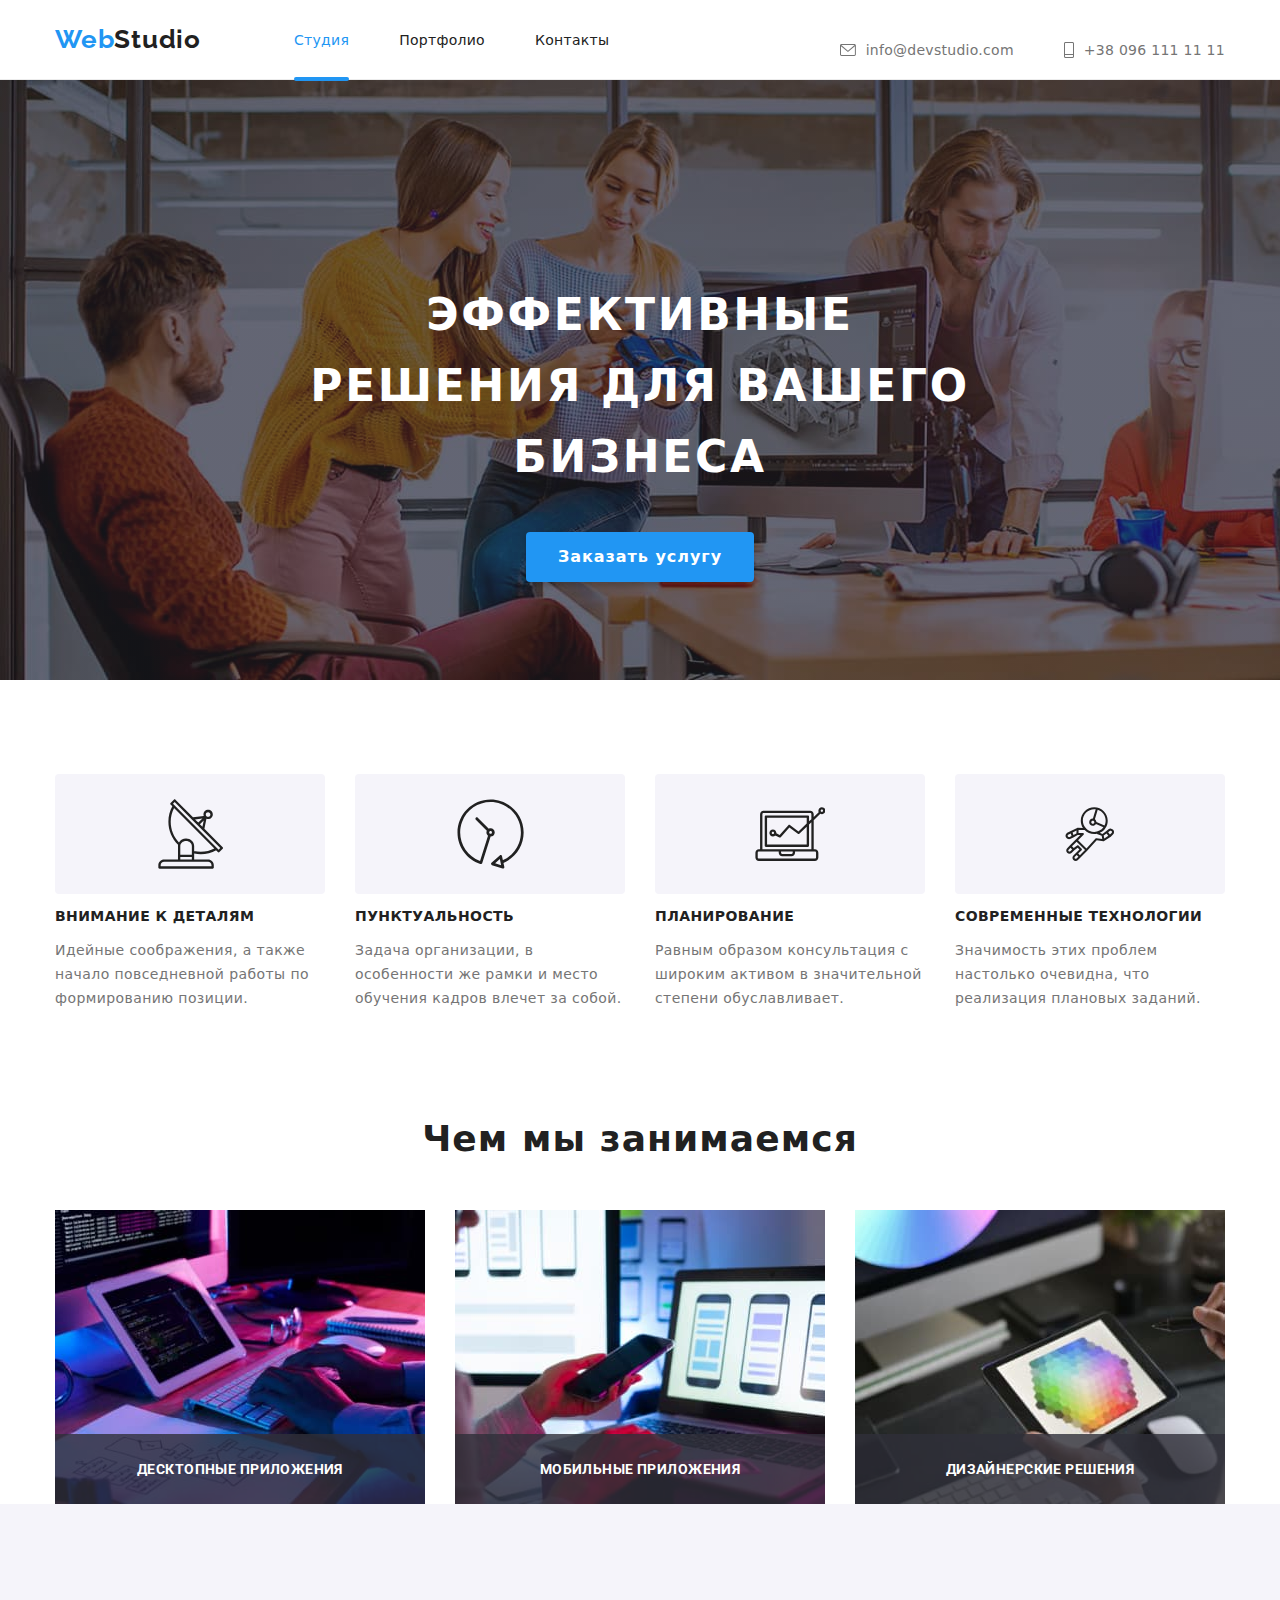
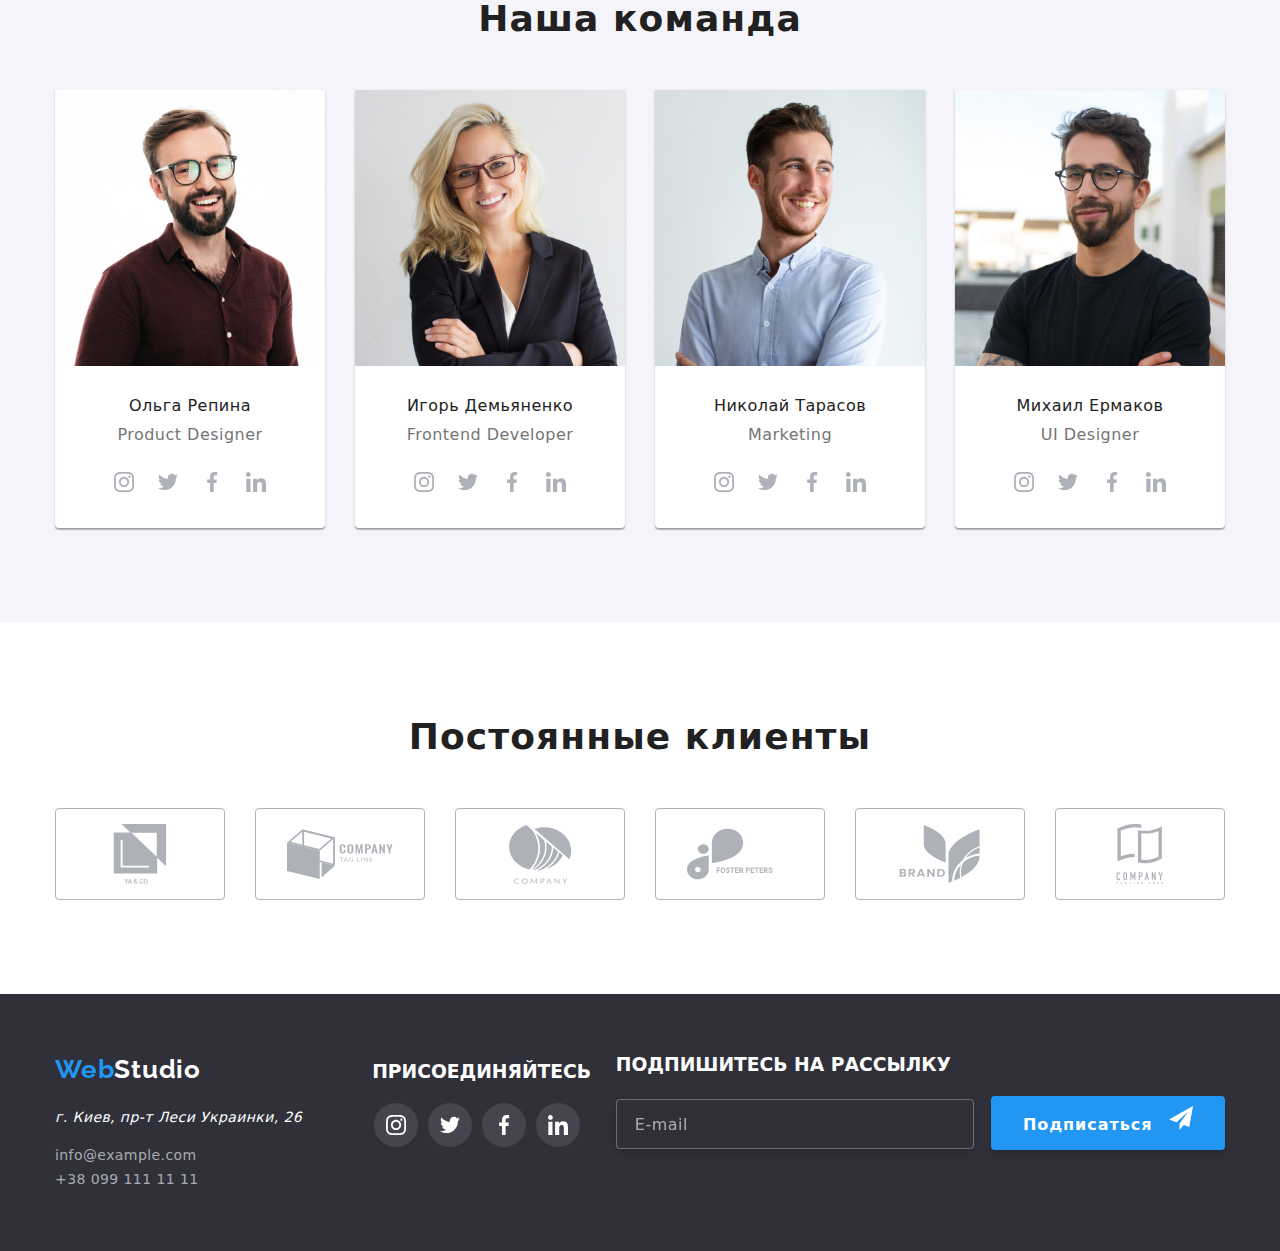
==== commit 709f4807: "finish" ====
--- a/index.html
+++ b/index.html
@@ -68,11 +68,12 @@
       <a  id="mail__link" href="mailto:info@devstudio.com">info@devstudio.com</a>
     </li>
   </ul>
+</div>
 <div class="social-department">
   <span class="social-department__link" >Instagram</span>  |  <span class="social-department__link">Twitter</span>  |  <span class="social-department__link">Facebook</span>  |  <span class="social-department__link">LinkedIn</span>
 </div>
   
-</div>
+
 
 
           </div>
@@ -237,13 +238,20 @@
       <section class="section-team">
         <div class="container">
           <h2 class="section-team__title section--text">Наша команда</h2>
+<!-- hw1 -->
+
           <ul class="section-team__subtitle">
             <li class="section-team__item">
+              <picture >
+                <source media="(min-width:480px)" srcset="./images/igor-mobile.jpg 1x, ./images/igor-mobile@2.jpg 2x " >
+                <source media="(min-width:768px)" srcset="./images/igor-tablet.jpg 1x, ./images/igor-tablet@2.jpg 2x" >
+                <source media="(min-width:1200px)" srcset="./images/igor-desctop.jpg.jpg 1x, ./images/igor-desctop@2.jpg 2x " >
+              </picture>
               <img
                 class="section-team__people"
                 src="./images/hw1.jpg"
                 alt="people"
-                width="270"
+                
               />
               <div class="people-list">
                 <h3 class="people-list__title">Ольга Репина</h3>
@@ -294,13 +302,18 @@
 
               </div>
             </li>
-
+<!-- hw2 -->
             <li class="section-team__item">
+              <picture >
+                <source media="(min-width:480px)" srcset="./images/olga-mobile.jpg 1x, ./images/igor-mobile@2.jpg 2x " >
+                <source media="(min-width:768px)" srcset="./imagesolga-tablet.jpg 1x, ./images/igor-tablet@2.jpg 2x" >
+                <source media="(min-width:1200px)" srcset="./images/olga-desctop.jpg.jpg 1x, ./images/igor-desctop@2.jpg 2x " >
+              </picture>
               <img
                 class="people"
                 src="./images/hw2.jpg"
                 alt="people"
-                width="270"
+               
               />
               <div class="people-list">
                 <h3 class="people-list__title">Игорь Демьяненко</h3>
@@ -351,13 +364,18 @@
                 </ul>
               </div>
             </li>
-
+<!-- hw3 -->
             <li class="section-team__item">
+              <picture >
+                <source media="(min-width:480px)" srcset="./images/miki-mobile.jpg 1x, ./images/igor-mobile@2.jpg 2x " >
+                <source media="(min-width:768px)" srcset="./images/miki-tablet.jpg 1x, ./images/igor-tablet@2.jpg 2x" >
+                <source media="(min-width:1200px)" srcset="./images/miki-desctop.jpg.jpg 1x, ./images/igor-desctop@2.jpg 2x " >
+              </picture>
               <img
                 class="people"
                 src="./images/hw3.jpg"
                 alt="people"
-                width="270"
+               
               />
               <div class="people-list">
                 <h3 class="people-list__title">Николай Тарасов</h3>
@@ -407,13 +425,18 @@
                 </ul>
               </div>
             </li>
-
+<!-- hw4 -->
             <li class="section-team__item">
+              <picture >
+                <source media="(min-width:480px)" srcset="./images/misa-mobile.jpg 1x, ./images/igor-mobile@2.jpg 2x " >
+                <source media="(min-width:768px)" srcset="./images/misa-tablet.jpg 1x, ./images/igor-tablet@2.jpg 2x" >
+                <source media="(min-width:1200px)" srcset="./images/misa-desctop.jpg.jpg 1x, ./images/igor-desctop@2.jpg 2x " >
+              </picture>
               <img
                 class="people"
                 src="./images/hw4.jpg"
                 alt="people"
-                width="270"
+                
               />
               <div class="people-list">
                 <h3 class="people-list__title">Михаил Ермаков</h3>
--- a/css/main.min.css
+++ b/css/main.min.css
@@ -1 +1 @@
-body{font-family:"Roboto",sans-serif}li{list-style-type:none}.list{padding:0;margin:0}.container{max-width:1200px;margin:0 auto;padding-left:15px;padding-right:15px}@media screen and (min-width: 480px){.container{width:480px}}@media screen and (min-width: 768px){.container{width:768px}}@media screen and (min-width: 1200px){.container{width:1200px}}.header-box{display:-webkit-box;display:-ms-flexbox;display:flex;margin-left:auto}.page-header{position:relative;border-bottom:1px solid #ececec}.section-box{padding-top:94px}.header{margin:0}.site-nav__logo{color:#2196f3;font-family:Raleway;font-weight:bold;font-size:26px;line-height:31px;letter-spacing:.03em}.studio{color:#212121}.site-nav__text-size{text-decoration:none;color:#212121;font-family:Raleway;font-weight:bold;font-size:26px;line-height:31px;letter-spacing:.03em}.site-nav{display:-webkit-box;display:-ms-flexbox;display:flex;-webkit-box-align:center;-ms-flex-align:center;align-items:center}.menu-toggle{border:none;background-color:transparent;position:absolute;top:16px;right:16px;min-height:40px;min-width:40px;display:-webkit-box;display:-ms-flexbox;display:flex;-webkit-box-align:center;-ms-flex-align:center;align-items:center;-webkit-box-pack:center;-ms-flex-pack:center;justify-content:center;margin:0;padding:0;background-color:transparent;cursor:pointer;border:none;border-radius:50%;outline:none}@media(min-width: 768px){.menu-toggle{display:none}}.menu-container{position:absolute;margin:0;padding:0;top:0;left:0;width:100vw;height:100vh;padding:32px;background-color:#fff;z-index:999;-webkit-transform:translateX(100%);-ms-transform:translateX(100%);transform:translateX(100%);-webkit-transition:-webkit-transform 250ms ease-in-out;transition:-webkit-transform 250ms ease-in-out;-o-transition:transform 250ms ease-in-out;transition:transform 250ms ease-in-out;transition:transform 250ms ease-in-out, -webkit-transform 250ms ease-in-out}.box__list{margin:0;padding:0;margin-bottom:300px}.box__box{margin-bottom:30px}.box__box:last-child{margin-bottom:0}#box__item{font-weight:500;font-size:40px;line-height:47px;letter-spacing:.02em;color:#212121;margin:0;padding:0}#box__item:hover,#box__item:focus{color:#2196f3}.phone{margin:0;padding:0;margin-bottom:65px}.phone__list{margin-bottom:32px}#phone__link{margin:0;padding:0;font-weight:500;font-size:34px;line-height:40px;letter-spacing:.02em;color:#757575}#phone__link:hover,#phone__link:focus{color:#2196f3}@media screen and (min: width 768px){#phone__link{margin-right:15px}}#mail__link{margin:0;padding:0;font-weight:500;font-size:24px;line-height:28px;letter-spacing:.02em;color:#757575}#mail__link:hover,#mail__link:focus{color:#2196f3}.social-department__link{margin-right:10px;margin-left:10px;font-style:normal;font-weight:500;font-size:18px;line-height:22px;letter-spacing:.02em;color:#2196f3}.menu-container.is-open{-webkit-transform:translateX(0);-ms-transform:translateX(0);transform:translateX(0)}.menu-toggle:hover,.menu-toggle:focus{fill:#2196f3}.site-nav a{display:block;padding-bottom:24px;padding-top:24px;color:#212121;text-decoration:none;font-weight:500;font-size:14px;line-height:16px;letter-spacing:.02em;-webkit-transition:color 250ms cubic-bezier(0.4, 0, 0.2, 1);-o-transition:color 250ms cubic-bezier(0.4, 0, 0.2, 1);transition:color 250ms cubic-bezier(0.4, 0, 0.2, 1)}.menu{display:none}@media screen and (min-width: 768px){.menu{display:-webkit-box;display:-ms-flexbox;display:flex;margin-left:93px;padding:0;margin-top:0;margin-bottom:0}}.menu__item{margin-right:50px}.menu__item:last-child{margin-right:0}.menu__link--activ{position:relative;display:block}.menu__link--activ::after{content:"";position:absolute;left:0;bottom:-9px;display:block;width:100%;height:4px;background-color:tomato;border-radius:2px;background:#2196f3;-webkit-transition:opacity 250ms cubic-bezier(0.4, 0, 0.2, 1);-o-transition:opacity 250ms cubic-bezier(0.4, 0, 0.2, 1);transition:opacity 250ms cubic-bezier(0.4, 0, 0.2, 1)}.menu__link:hover::after,.menu__link:focus::after{opacity:1}.menu__link:hover,.menu__link:focus{color:#2196f3}.list-link{display:none}@media screen and (min-width: 768px){.list-link{margin-left:auto;margin-top:20px;margin-bottom:0;margin-left:auto;padding:0;display:block}.list-link a{color:#757575;text-decoration:none;font-weight:500;font-size:14px;line-height:16px;letter-spacing:.02em}}@media screen and (min-width: 1200px){.list-link{display:-webkit-box;display:-ms-flexbox;display:flex;-webkit-box-orient:horizontal;-webkit-box-direction:normal;-ms-flex-direction:row;flex-direction:row}}.list-link__item{margin-left:auto;display:-webkit-box;display:-ms-flexbox;display:flex;-webkit-box-align:center;-ms-flex-align:center;align-items:center}.list-link__button:hover svg,.list-link__button:focus svg{fill:#2196f3}.list-link__contact{margin-right:10px;fill:#757575;-webkit-transition:fill 250ms cubic-bezier(0.4, 0, 0.2, 1);-o-transition:fill 250ms cubic-bezier(0.4, 0, 0.2, 1);transition:fill 250ms cubic-bezier(0.4, 0, 0.2, 1)}.list-linc__icon{margin-right:10px;fill:#757575;-webkit-transition:fill 250ms cubic-bezier(0.4, 0, 0.2, 1);-o-transition:fill 250ms cubic-bezier(0.4, 0, 0.2, 1);transition:fill 250ms cubic-bezier(0.4, 0, 0.2, 1)}.list-link__button{margin-left:50px;display:-webkit-box;display:-ms-flexbox;display:flex;-webkit-box-align:center;-ms-flex-align:center;align-items:center;-webkit-transition:color 250ms cubic-bezier(0.4, 0, 0.2, 1);-o-transition:color 250ms cubic-bezier(0.4, 0, 0.2, 1);transition:color 250ms cubic-bezier(0.4, 0, 0.2, 1)}.list-link__button:hover,.list-link__button:focus{color:#2196f3}.list-link__button:hover .list-link__contact{fill:#2196f3}.list-link__button:hover .list-linc__icon{fill:#2196f3}.container-box{max-width:1600px;height:600px;background:#2f303a;text-align:center;padding:200px 0;margin:0 auto;background-image:-webkit-gradient(linear, left top, right top, from(rgba(47, 48, 58, 0.4)), to(rgba(47, 48, 58, 0.4))),url(../images/hero.jpg);background-image:-o-linear-gradient(left, rgba(47, 48, 58, 0.4), rgba(47, 48, 58, 0.4)),url(../images/hero.jpg);background-image:linear-gradient(to right, rgba(47, 48, 58, 0.4), rgba(47, 48, 58, 0.4)),url(../images/hero.jpg);background-color:#000}.container-box__title{color:#fff;font-weight:900;font-size:44px;line-height:60px;letter-spacing:.06em;text-transform:uppercase;margin:0 auto;margin-bottom:40px;width:696px;text-align:center}.container-box__button{color:#fff;background:#2196f3;font-weight:700;font-size:16px;font-family:inherit;line-height:30px;text-align:center;letter-spacing:.06em;padding:10px 32px;border:none;background:#2196f3;-webkit-box-shadow:0px 4px 4px rgba(0,0,0,.15);box-shadow:0px 4px 4px rgba(0,0,0,.15);border-radius:4px;cursor:pointer}.section-box{padding-top:94px;color:#757575;font-weight:normal;font-size:14px;line-height:24px;letter-spacing:.03em;margin-bottom:0}.section-box__hidden{display:none}@media screen and (min-width: 768px){.section-box__attention{display:-webkit-box;display:-ms-flexbox;display:flex;-ms-flex-wrap:wrap;flex-wrap:wrap;margin:-15px;-webkit-box-pack:center;-ms-flex-pack:center;justify-content:center}}.section-box__item{margin-bottom:30px}@media screen and (min-width: 768px){.section-box__item{max-width:calc((100% - 4*15px)/2);width:270px}}@media screen and (min-width: 1200px){.section-box__item{max-width:calc((100% - 8*15px)/4);width:270px}}.section-box__item:last-child{margin-right:0;width:270px}.section-box__item{width:270px}.section-box__team{background:#f5f4fa;border-radius:4px;padding:25px 102px;margin-right:30px}.section-box__icon{fill:#212121}.section-box__title{color:#212121;font-weight:700;font-size:14px;line-height:16px;letter-spacing:.03em;text-transform:uppercase}@media screen and (max-width: 1199px){.section-content{display:none}}.section-content{padding-top:94px}.section-team{background:#f5f4fa;padding-bottom:94px;padding-top:94px}.section-content__thumb{position:relative}.section-content__card{-webkit-box-align:center;-ms-flex-align:center;align-items:center;-webkit-box-pack:center;-ms-flex-pack:center;justify-content:center;display:-webkit-box;display:-ms-flexbox;display:flex;position:absolute;width:100%;height:70px;bottom:0;background-color:rgba(47,48,58,.8)}.section-content__text{color:#fff;font-family:Roboto;font-weight:700;font-size:14px;line-height:16px;text-align:center;letter-spacing:.03em;text-transform:uppercase}.section-content__list{display:-webkit-box;display:-ms-flexbox;display:flex;padding-top:0;padding:0;padding-bottom:0;margin-bottom:0;margin-top:0}.section-content__item{margin-right:30px}.section-content__item:last-child{margin-right:0}.section--text{color:#212121;font-style:normal;font-weight:700;font-size:36px;line-height:42px;text-align:center;letter-spacing:.03em;margin-top:0;margin-bottom:50px}@media screen and (min-width: 768px){.section-team__subtitle{display:-webkit-box;display:-ms-flexbox;display:flex;-ms-flex-wrap:wrap;flex-wrap:wrap;margin:-15px;-webkit-box-pack:center;-ms-flex-pack:center;justify-content:center}}.section-team__item{margin-right:30px;margin-bottom:30px;text-align:center;background:#fff;-webkit-box-shadow:0px 1px 3px rgba(0,0,0,.12),0px 1px 1px rgba(0,0,0,.14),0px 2px 1px rgba(0,0,0,.2);box-shadow:0px 1px 3px rgba(0,0,0,.12),0px 1px 1px rgba(0,0,0,.14),0px 2px 1px rgba(0,0,0,.2);border-radius:0px 0px 4px 4px}.section-team__item:last-child{margin-right:0}@media screen and (min-width: 768px){.section-team__item:last-child{max-width:calc((100% - 4*15px)/2)}}@media screen and (min-width: 1200px){.section-team__item:last-child{max-width:calc((100% - 8*15px)/4)}}.people-list{padding-top:30px}.section-team__people{display:block;max-width:100%}.people-list__title{color:#212121;font-weight:500;font-size:16px;line-height:19px;letter-spacing:.03em;margin-top:0;margin-bottom:10px}.people-list__text{color:#757575;font-style:normal;font-weight:normal;font-size:16px;line-height:19px;letter-spacing:.03em;margin:0}.social-box{margin:0;display:-webkit-box;display:-ms-flexbox;display:flex;margin-top:16px;padding:0;-webkit-box-pack:center;-ms-flex-pack:center;justify-content:center;margin-bottom:30px;padding-bottom:24px}.social-box__link{width:44px;height:44px;background-color:#fff;border-radius:50%;display:-webkit-inline-box;display:-ms-inline-flexbox;display:inline-flex;-webkit-box-align:center;-ms-flex-align:center;align-items:center;-webkit-box-pack:center;-ms-flex-pack:center;justify-content:center;-webkit-transition:background-color 250ms cubic-bezier(0.4, 0, 0.2, 1);-o-transition:background-color 250ms cubic-bezier(0.4, 0, 0.2, 1);transition:background-color 250ms cubic-bezier(0.4, 0, 0.2, 1)}.social-box__link:hover .social-box__icon,.social-box__link:focus .social-box__icon{fill:#fff}.social-box__link:hover,.social-box__link:focus{background-color:#2196f3}.social-box__link:last-child{margin-right:0}.social-box__icon{fill:#afb1b8;-webkit-transition:fill 250ms cubic-bezier(0.4, 0, 0.2, 1);-o-transition:fill 250ms cubic-bezier(0.4, 0, 0.2, 1);transition:fill 250ms cubic-bezier(0.4, 0, 0.2, 1)}.section-company{padding:94px 0 94px 0}.section-company__text{color:#212121;font-style:normal;font-weight:700;font-size:36px;line-height:42px;text-align:center;letter-spacing:.03em;margin-top:0;margin-bottom:50px}@media screen and (min-width: 480px){.company-box{padding:0;margin:0;display:-webkit-box;display:-ms-flexbox;display:flex;-ms-flex-wrap:wrap;flex-wrap:wrap;-webkit-box-pack:center;-ms-flex-pack:center;justify-content:center}}.company-box__list{width:170px;height:92px;display:-webkit-box;display:-ms-flexbox;display:flex;-webkit-box-align:center;-ms-flex-align:center;align-items:center;-webkit-box-pack:center;-ms-flex-pack:center;justify-content:center;max-width:calc((100% - 4*15px)/2);margin-bottom:30px;margin-right:30px}@media screen and (min-width: 768px){.company-box__list{max-width:calc((100% - 4*15px)/2)}}@media screen and (min-width: 1200px){.company-box__list{max-width:calc((100% - 8*15px)/4)}}.company-box__link{fill:#afb1b8;padding:16px 32px;border:1px solid #afb1b8;-webkit-box-sizing:border-box;box-sizing:border-box;border-radius:4px;-webkit-transition:border 250ms cubic-bezier(0.4, 0, 0.2, 1);-o-transition:border 250ms cubic-bezier(0.4, 0, 0.2, 1);transition:border 250ms cubic-bezier(0.4, 0, 0.2, 1)}.company-box__link:last-child{margin-right:0}.company-box__link:hover .company-box__icon,.company-box__link:focus .company-box__icon{fill:#2196f3}.company-box__link:hover .company-box__icon,.company-box__link:focus .company-box__icon{fill:#2196f3}.company-box__link:hover,.company-box__link:focus{border:1px solid #2196f3}.company-box__list:last-child{margin-right:0}.company-box__icon{fill:#afb1b8;-webkit-transition:fill 250ms cubic-bezier(0.4, 0, 0.2, 1);-o-transition:fill 250ms cubic-bezier(0.4, 0, 0.2, 1);transition:fill 250ms cubic-bezier(0.4, 0, 0.2, 1)}.footer{background:#2f303a;padding-top:60px;padding-bottom:60px}.footer-content__logo{display:inline-block;padding-bottom:20px;color:#fff;font-family:Raleway;text-decoration:none;font-weight:bold;font-size:26px;line-height:31px;letter-spacing:.03em}.footer-content--logo{color:#2196f3;font-family:Raleway;font-weight:bold;font-size:26px;line-height:31px;letter-spacing:.03em}.footer-content__text{color:#fff;font-weight:normal;font-size:14px;line-height:24px;letter-spacing:.03em;margin-top:0}.footer-content__list{padding:0;margin:0}.footer-content__link{color:rgba(255,255,255,.6);text-decoration:none;font-style:normal;font-weight:400;font-size:14px;line-height:24px;letter-spacing:.03em}.footer-social__title{color:#fff;margin:0;margin-bottom:20px;text-transform:uppercase}.footer-social__list{display:-webkit-box;display:-ms-flexbox;display:flex;margin:0;padding:0}@media screen and (min-width: 768px){.footer-social__list{-webkit-box-pack:center;-ms-flex-pack:center;justify-content:center}}.footer-social__item{margin-right:10px}.footer-social__link{width:44px;height:44px;background-color:rgba(255,255,255,.1);border-radius:50%;display:-webkit-inline-box;display:-ms-inline-flexbox;display:inline-flex;-webkit-box-align:center;-ms-flex-align:center;align-items:center;-webkit-box-pack:center;-ms-flex-pack:center;justify-content:center;-webkit-transition:background-color 250ms cubic-bezier(0.4, 0, 0.2, 1);-o-transition:background-color 250ms cubic-bezier(0.4, 0, 0.2, 1);transition:background-color 250ms cubic-bezier(0.4, 0, 0.2, 1)}.footer-social__link:hover .footer-social__icon,.footer-social__link:focus .footer-social__icon{fill:#fff}.footer-social__link:hover,.footer-social__link:focus{background-color:#2196f3}.footer-social__link:last-child{margin-right:0}.footer-social__icon{fill:#fff}.footer-form__input{width:349px;height:50px;margin-right:12px;border:1px solid rgba(255,255,255,.3);-webkit-filter:drop-shadow(0px 4px 4px rgba(0, 0, 0, 0.15));filter:drop-shadow(0px 4px 4px rgba(0, 0, 0, 0.15));border-radius:4px;background:#2f303a;color:#fff}.btn-box-form{display:-webkit-inline-box;display:-ms-inline-flexbox;display:inline-flex;color:#fff;background:#2196f3;font-weight:700;font-size:16px;font-family:inherit;line-height:30px;text-align:center;letter-spacing:.06em;padding:10px 32px;border:none;background:#2196f3;-webkit-box-shadow:0px 4px 4px rgba(0,0,0,.15);box-shadow:0px 4px 4px rgba(0,0,0,.15);border-radius:4px;cursor:pointer;-webkit-transform:translate(72px, 10px);-ms-transform:translate(72px, 10px);transform:translate(72px, 10px)}.footer-form__icon{margin-left:10px}.footer-form__input::-webkit-input-placeholder{padding:15px 0 15px 16px;font-size:16px;line-height:20px;letter-spacing:.03em;color:rgba(255,255,255,.6)}.footer-form__input::-moz-placeholder{padding:15px 0 15px 16px;font-size:16px;line-height:20px;letter-spacing:.03em;color:rgba(255,255,255,.6)}.footer-form__input:-ms-input-placeholder{padding:15px 0 15px 16px;font-size:16px;line-height:20px;letter-spacing:.03em;color:rgba(255,255,255,.6)}.footer-form__input::-ms-input-placeholder{padding:15px 0 15px 16px;font-size:16px;line-height:20px;letter-spacing:.03em;color:rgba(255,255,255,.6)}.footer-form__input::placeholder{padding:15px 0 15px 16px;font-size:16px;line-height:20px;letter-spacing:.03em;color:rgba(255,255,255,.6)}.footer-social__title{color:#fff;margin:0;margin-bottom:20px;text-transform:uppercase}.backdrop{position:fixed;top:0;left:0;width:100%;height:100%;background:rgba(0,0,0,.2);opacity:1;-webkit-transition:opacity 2250ms cubic-bezier(0.4, 0, 0.2, 1),visibility 2250ms cubic-bezier(0.4, 0, 0.2, 1);-o-transition:opacity 2250ms cubic-bezier(0.4, 0, 0.2, 1),visibility 2250ms cubic-bezier(0.4, 0, 0.2, 1);transition:opacity 2250ms cubic-bezier(0.4, 0, 0.2, 1),visibility 2250ms cubic-bezier(0.4, 0, 0.2, 1);overflow-y:scroll}.backdrop.is-hidden{opacity:0;pointer-events:none;visibility:hidden}.modal{position:absolute;top:50%;left:50%;min-width:528px;min-height:581px;background-color:#fff;-webkit-transform:translate(-50%, -50%);-ms-transform:translate(-50%, -50%);transform:translate(-50%, -50%)}@media screen and (min-width: 480px){.modal{position:absolute;top:27%;left:22%;max-width:450px;width:100%;-webkit-transform:translate(-50%, -50%);-ms-transform:translate(-50%, -50%);transform:translate(-50%, -50%)}}.modal__close-icon{position:absolute;top:8px;right:8px;width:30px;height:30px;display:-webkit-inline-box;display:-ms-inline-flexbox;display:inline-flex;cursor:pointer;-webkit-box-align:center;-ms-flex-align:center;align-items:center;-webkit-box-pack:center;-ms-flex-pack:center;justify-content:center;border-radius:50%;background-color:#fff;border:1px solid rgba(0,0,0,.1);-webkit-transition:fill 250ms cubic-bezier(0.4, 0, 0.2, 1);-o-transition:fill 250ms cubic-bezier(0.4, 0, 0.2, 1);transition:fill 250ms cubic-bezier(0.4, 0, 0.2, 1)}.modal__close-icon:hover,.modal__close-icon:focus{fill:#2196f3}.backdrop-form{width:448px;margin:0 auto}.backdrop-form__title{font-weight:bold;font-size:20px;line-height:23px;margin-top:40px;margin-bottom:12px;letter-spacing:.03em;text-align:center;margin-top:40px;color:#212121}.form-field__lable{margin-bottom:4px;color:#757575}.modal-form{position:relative}.modal-form__input{margin:0;padding-left:40px;border:1px solid rgba(33,33,33,.2);-webkit-box-sizing:border-box;box-sizing:border-box;border-radius:4px;width:448px;height:40px;-webkit-transition:border 250ms cubic-bezier(0.4, 0, 0.2, 1);-o-transition:border 250ms cubic-bezier(0.4, 0, 0.2, 1);transition:border 250ms cubic-bezier(0.4, 0, 0.2, 1)}.form-field{margin-bottom:10px;display:-webkit-box;display:-ms-flexbox;display:flex;-webkit-box-orient:vertical;-webkit-box-direction:normal;-ms-flex-direction:column;flex-direction:column}.form-field--textarea{margin-bottom:20px}.modal-form__icon{position:absolute;display:inline-block;-webkit-transform:translateY(100%);-ms-transform:translateY(100%);transform:translateY(100%);margin-left:15px;-webkit-transition:fill 250ms cubic-bezier(0.4, 0, 0.2, 1);-o-transition:fill 250ms cubic-bezier(0.4, 0, 0.2, 1);transition:fill 250ms cubic-bezier(0.4, 0, 0.2, 1);top:0;left:0}.modal-form__input:hover,.modal-form__input:focus{border-color:#2196f3}.modal-form:hover>.modal-form__icon,.modal-form:focus>.modal-form__icon{fill:#2196f3}.form-field:focus-within .modal-form__icon{fill:#2196f3}textarea{width:448px;height:120px;border:1px solid rgba(33,33,33,.2);border-radius:4px;resize:none}.form-field-lable{margin-bottom:4px;color:#757575}.checkbox{margin-bottom:30px}.checkbox__input{-webkit-appearance:none}.checkbox__icon{display:inline-block;content:"";width:15px;height:15px;border:2px solid #212121;border-radius:4px}.checkbox__input:checked+.checkbox__icon{background-color:#2196f3;background-image:url(../images/icon-check.svg);border-color:#2196f3;background-size:contain;background-repeat:no-repeat}.checkbox__input:focus+.checkbox__icon{border-color:#2196f3}.checkbox__text{font-size:14px;line-height:24px;letter-spacing:.03em;color:#757575}.checkbox-button{text-align:center;margin-bottom:40px}.checkbox-button__text{padding:10px 55px;font-weight:bold;font-size:16px;line-height:30px;color:#fff;background:#2196f3;-webkit-box-shadow:0px 4px 4px rgba(0,0,0,.15);box-shadow:0px 4px 4px rgba(0,0,0,.15);border-radius:4px;border:none;cursor:pointer}.checkbox__link{color:#2196f3}#link__curent{color:#2196f3}.menu__item{margin-right:50px}.menu__item:last-child{margin-right:0}/*# sourceMappingURL=main.min.css.map */+body{font-family:"Roboto",sans-serif}ul{list-style:none;margin:0;padding:0}img{display:block;max-width:100%;height:auto}.list{padding:0;margin:0}.container{max-width:1200px;margin:0 auto;padding-left:15px;padding-right:15px}@media screen and (min-width: 480px){.container{width:480px}}@media screen and (min-width: 768px){.container{width:768px}}@media screen and (min-width: 1200px){.container{width:1200px}}.header-box{display:-webkit-box;display:-ms-flexbox;display:flex;margin-left:auto}.page-header{position:relative;border-bottom:1px solid #ececec}.section-box{padding-top:94px}.header{margin:0}.site-nav__logo{color:#2196f3;font-family:Raleway;font-weight:bold;font-size:26px;line-height:31px;letter-spacing:.03em}.studio{color:#212121}.site-nav__text-size{text-decoration:none;color:#212121;font-family:Raleway;font-weight:bold;font-size:26px;line-height:31px;letter-spacing:.03em}.site-nav{display:-webkit-box;display:-ms-flexbox;display:flex;-webkit-box-align:center;-ms-flex-align:center;align-items:center}.menu-toggle{border:none;background-color:transparent;position:absolute;top:16px;right:16px;min-height:40px;min-width:40px;display:-webkit-box;display:-ms-flexbox;display:flex;-webkit-box-align:center;-ms-flex-align:center;align-items:center;-webkit-box-pack:center;-ms-flex-pack:center;justify-content:center;margin:0;padding:0;background-color:transparent;cursor:pointer;border:none;border-radius:50%;outline:none}@media(min-width: 768px){.menu-toggle{display:none}}.menu-container{position:absolute;margin:0;padding:0;top:0;left:0;width:100vw;height:100vh;padding:32px;background-color:#fff;z-index:999;-webkit-transform:translateX(100%);-ms-transform:translateX(100%);transform:translateX(100%);-webkit-transition:-webkit-transform 250ms ease-in-out;transition:-webkit-transform 250ms ease-in-out;-o-transition:transform 250ms ease-in-out;transition:transform 250ms ease-in-out;transition:transform 250ms ease-in-out, -webkit-transform 250ms ease-in-out}.box__list{margin:0;padding:0;margin-bottom:300px}.box__box{margin-bottom:30px}.box__box:last-child{margin-bottom:0}#box__item{font-weight:500;font-size:40px;line-height:47px;letter-spacing:.02em;color:#212121;margin:0;padding:0}#box__item:hover,#box__item:focus{color:#2196f3}.phone{margin:0;padding:0;margin-bottom:65px}.phone__list{margin-bottom:32px}#phone__link{margin:0;padding:0;font-weight:500;font-size:34px;line-height:40px;letter-spacing:.02em;color:#757575}#phone__link:hover,#phone__link:focus{color:#2196f3}@media screen and (min: width 768px){#phone__link{margin-right:15px}}#mail__link{margin:0;padding:0;font-weight:500;font-size:24px;line-height:28px;letter-spacing:.02em;color:#757575}#mail__link:hover,#mail__link:focus{color:#2196f3}.social-department__link{margin-right:10px;margin-left:10px;font-style:normal;font-weight:500;font-size:18px;line-height:22px;letter-spacing:.02em;color:#2196f3}.menu-container.is-open{-webkit-transform:translateX(0);-ms-transform:translateX(0);transform:translateX(0)}.menu-toggle:hover,.menu-toggle:focus{fill:#2196f3}.site-nav a{display:block;padding-bottom:24px;padding-top:24px;color:#212121;text-decoration:none;font-weight:500;font-size:14px;line-height:16px;letter-spacing:.02em;-webkit-transition:color 250ms cubic-bezier(0.4, 0, 0.2, 1);-o-transition:color 250ms cubic-bezier(0.4, 0, 0.2, 1);transition:color 250ms cubic-bezier(0.4, 0, 0.2, 1)}.menu{display:none}@media screen and (min-width: 768px){.menu{display:-webkit-box;display:-ms-flexbox;display:flex;margin-left:93px;padding:0;margin-top:0;margin-bottom:0}}.menu__item{margin-right:50px}.menu__item:last-child{margin-right:0}.menu__link--activ{position:relative;display:block}.menu__link--activ::after{content:"";position:absolute;left:0;bottom:-9px;display:block;width:100%;height:4px;background-color:tomato;border-radius:2px;background:#2196f3;-webkit-transition:opacity 250ms cubic-bezier(0.4, 0, 0.2, 1);-o-transition:opacity 250ms cubic-bezier(0.4, 0, 0.2, 1);transition:opacity 250ms cubic-bezier(0.4, 0, 0.2, 1)}.menu__link:hover::after,.menu__link:focus::after{opacity:1}.menu__link:hover,.menu__link:focus{color:#2196f3}.list-link{display:none}@media screen and (min-width: 768px){.list-link{margin-left:auto;margin-top:20px;margin-bottom:0;margin-left:auto;padding:0;display:block}.list-link a{color:#757575;text-decoration:none;font-weight:500;font-size:14px;line-height:16px;letter-spacing:.02em}}@media screen and (min-width: 1200px){.list-link{display:-webkit-box;display:-ms-flexbox;display:flex;-webkit-box-orient:horizontal;-webkit-box-direction:normal;-ms-flex-direction:row;flex-direction:row}}.list-link__item{margin-left:auto;display:-webkit-box;display:-ms-flexbox;display:flex;-webkit-box-align:center;-ms-flex-align:center;align-items:center}.list-link__button:hover svg,.list-link__button:focus svg{fill:#2196f3}.list-link__contact{margin-right:10px;fill:#757575;-webkit-transition:fill 250ms cubic-bezier(0.4, 0, 0.2, 1);-o-transition:fill 250ms cubic-bezier(0.4, 0, 0.2, 1);transition:fill 250ms cubic-bezier(0.4, 0, 0.2, 1)}.list-linc__icon{margin-right:10px;fill:#757575;-webkit-transition:fill 250ms cubic-bezier(0.4, 0, 0.2, 1);-o-transition:fill 250ms cubic-bezier(0.4, 0, 0.2, 1);transition:fill 250ms cubic-bezier(0.4, 0, 0.2, 1)}.list-link__button{margin-left:50px;display:-webkit-box;display:-ms-flexbox;display:flex;-webkit-box-align:center;-ms-flex-align:center;align-items:center;-webkit-transition:color 250ms cubic-bezier(0.4, 0, 0.2, 1);-o-transition:color 250ms cubic-bezier(0.4, 0, 0.2, 1);transition:color 250ms cubic-bezier(0.4, 0, 0.2, 1)}.list-link__button:hover,.list-link__button:focus{color:#2196f3}.list-link__button:hover .list-link__contact{fill:#2196f3}.list-link__button:hover .list-linc__icon{fill:#2196f3}.container-box{max-width:1600px;height:600px;background:#2f303a;text-align:center;padding:200px 0;margin:0 auto;background-image:-webkit-gradient(linear, left top, right top, from(rgba(47, 48, 58, 0.4)), to(rgba(47, 48, 58, 0.4))),url(../images/hero.jpg);background-image:-o-linear-gradient(left, rgba(47, 48, 58, 0.4), rgba(47, 48, 58, 0.4)),url(../images/hero.jpg);background-image:linear-gradient(to right, rgba(47, 48, 58, 0.4), rgba(47, 48, 58, 0.4)),url(../images/hero.jpg);background-color:#000}@media(min-device-pixel-ratio: 2)and (min-width: 480px),(-webkit-min-device-pixel-ratio: 2)and (min-width: 480px),(-o-min-device-pixel-ratio: 2/1)and (min-width: 480px),(min-resolution: 192dpi)and (min-width: 480px),(min-resolution: 2dppx)and (min-width: 480px){.container-box{background-image:-webkit-gradient(linear, left top, right top, from(rgba(47, 48, 58, 0.4)), to(rgba(47, 48, 58, 0.4))),url("../images/hero-mobile.jpg");background-image:-o-linear-gradient(left, rgba(47, 48, 58, 0.4), rgba(47, 48, 58, 0.4)),url("../images/hero-mobile.jpg");background-image:linear-gradient(to right, rgba(47, 48, 58, 0.4), rgba(47, 48, 58, 0.4)),url("../images/hero-mobile.jpg")}}@media(min-device-pixel-ratio: 2)and (min-width: 768px),(-webkit-min-device-pixel-ratio: 2)and (min-width: 768px),(-o-min-device-pixel-ratio: 2/1)and (min-width: 768px),(min-resolution: 192dpi)and (min-width: 768px),(min-resolution: 2dppx)and (min-width: 768px){.container-box{background-image:-webkit-gradient(linear, left top, right top, from(rgba(47, 48, 58, 0.4)), to(rgba(47, 48, 58, 0.4))),url("../images/hero-tablet.jpg");background-image:-o-linear-gradient(left, rgba(47, 48, 58, 0.4), rgba(47, 48, 58, 0.4)),url("../images/hero-tablet.jpg");background-image:linear-gradient(to right, rgba(47, 48, 58, 0.4), rgba(47, 48, 58, 0.4)),url("../images/hero-tablet.jpg")}}@media(min-device-pixel-ratio: 2)and (min-width: 1200px),(-webkit-min-device-pixel-ratio: 2)and (min-width: 1200px),(-o-min-device-pixel-ratio: 2/1)and (min-width: 1200px),(min-resolution: 192dpi)and (min-width: 1200px),(min-resolution: 2dppx)and (min-width: 1200px){.container-box{background-image:-webkit-gradient(linear, left top, right top, from(rgba(47, 48, 58, 0.4)), to(rgba(47, 48, 58, 0.4))),url("../images/hero-desctop.jpg");background-image:-o-linear-gradient(left, rgba(47, 48, 58, 0.4), rgba(47, 48, 58, 0.4)),url("../images/hero-desctop.jpg");background-image:linear-gradient(to right, rgba(47, 48, 58, 0.4), rgba(47, 48, 58, 0.4)),url("../images/hero-desctop.jpg")}}.container-box__title{color:#fff;font-weight:900;font-size:26px;width:360px;line-height:1.36;letter-spacing:.06em;text-transform:uppercase;margin:0 auto;margin-bottom:40px;text-align:center}@media screen and (min-width: 768px){.container-box__title{font-size:44px;width:696px;line-height:1.61}}.container-box__button{color:#fff;background:#2196f3;font-weight:700;font-size:16px;font-family:inherit;line-height:30px;text-align:center;letter-spacing:.06em;padding:10px 32px;border:none;background:#2196f3;-webkit-box-shadow:0px 4px 4px rgba(0,0,0,.15);box-shadow:0px 4px 4px rgba(0,0,0,.15);border-radius:4px;cursor:pointer}.section-box{padding-top:94px;color:#757575;font-weight:normal;font-size:14px;line-height:24px;letter-spacing:.03em;margin-bottom:0}.section-box__hidden{display:none}@media screen and (min-width: 768px){.section-box__attention{display:-webkit-box;display:-ms-flexbox;display:flex;-ms-flex-wrap:wrap;flex-wrap:wrap;margin:-15px}}@media screen and (max-width: 767px){.section-box__item:not(:last-child){margin-bottom:30px}}@media screen and (min-width: 768px){.section-box__item{max-width:calc((100% - 4*15px)/2);margin:15px}}@media screen and (min-width: 1200px){.section-box__item{max-width:calc((100% - 8*15px)/4)}}.section-box__item:last-child{margin-right:0}.section-box__team{background:#f5f4fa;border-radius:4px;display:-webkit-box;display:-ms-flexbox;display:flex;-webkit-box-align:center;-ms-flex-align:center;align-items:center;-webkit-box-pack:center;-ms-flex-pack:center;justify-content:center;height:120px}.section-box__icon{fill:#212121}.section-box__title{color:#212121;font-weight:700;font-size:14px;line-height:16px;letter-spacing:.03em;text-transform:uppercase}@media screen and (max-width: 1199px){.section-content{display:none}}.section-content{padding-top:94px}.section-team{background:#f5f4fa;padding-bottom:94px;padding-top:94px}.section-content__thumb{position:relative}.section-content__card{-webkit-box-align:center;-ms-flex-align:center;align-items:center;-webkit-box-pack:center;-ms-flex-pack:center;justify-content:center;display:-webkit-box;display:-ms-flexbox;display:flex;position:absolute;width:100%;height:70px;bottom:0;background-color:rgba(47,48,58,.8)}.section-content__text{color:#fff;font-family:Roboto;font-weight:700;font-size:14px;line-height:16px;text-align:center;letter-spacing:.03em;text-transform:uppercase}.section-content__list{display:-webkit-box;display:-ms-flexbox;display:flex;padding-top:0;padding:0;padding-bottom:0;margin-bottom:0;margin-top:0}.section-content__item{margin-right:30px}.section-content__item:last-child{margin-right:0}.section--text{color:#212121;font-style:normal;font-weight:700;font-size:36px;line-height:42px;text-align:center;letter-spacing:.03em;margin-top:0;margin-bottom:50px}@media screen and (min-width: 768px){.section-team__subtitle{display:-webkit-box;display:-ms-flexbox;display:flex;-ms-flex-wrap:wrap;flex-wrap:wrap;margin:-15px}}.section-team__item{text-align:center;background:#fff;-webkit-box-shadow:0px 1px 3px rgba(0,0,0,.12),0px 1px 1px rgba(0,0,0,.14),0px 2px 1px rgba(0,0,0,.2);box-shadow:0px 1px 3px rgba(0,0,0,.12),0px 1px 1px rgba(0,0,0,.14),0px 2px 1px rgba(0,0,0,.2);border-radius:0px 0px 4px 4px}@media screen and (max-width: 767px){.section-team__item:not(:last-child){margin-bottom:30px}}@media screen and (min-width: 768px){.section-team__item{-ms-flex-preferred-size:calc((100% - 4 * 15px) / 2);flex-basis:calc((100% - 4 * 15px) / 2);margin:15px}}@media screen and (min-width: 1200px){.section-team__item{-ms-flex-preferred-size:calc((100% - 8*15px)/4);flex-basis:calc((100% - 8*15px)/4)}}.people-list{padding-top:30px}.section-team__people{display:block;max-width:100%}.people-list__title{color:#212121;font-weight:500;font-size:16px;line-height:19px;letter-spacing:.03em;margin-top:0;margin-bottom:10px}.people-list__text{color:#757575;font-style:normal;font-weight:normal;font-size:16px;line-height:19px;letter-spacing:.03em;margin:0}.social-box{margin:0;display:-webkit-box;display:-ms-flexbox;display:flex;margin-top:16px;padding:0;-webkit-box-pack:center;-ms-flex-pack:center;justify-content:center;padding-bottom:24px}.social-box__link{width:44px;height:44px;background-color:#fff;border-radius:50%;display:-webkit-inline-box;display:-ms-inline-flexbox;display:inline-flex;-webkit-box-align:center;-ms-flex-align:center;align-items:center;-webkit-box-pack:center;-ms-flex-pack:center;justify-content:center;-webkit-transition:background-color 250ms cubic-bezier(0.4, 0, 0.2, 1);-o-transition:background-color 250ms cubic-bezier(0.4, 0, 0.2, 1);transition:background-color 250ms cubic-bezier(0.4, 0, 0.2, 1)}.social-box__link:hover .social-box__icon,.social-box__link:focus .social-box__icon{fill:#fff}.social-box__link:hover,.social-box__link:focus{background-color:#2196f3}.social-box__link:last-child{margin-right:0}.social-box__icon{fill:#afb1b8;-webkit-transition:fill 250ms cubic-bezier(0.4, 0, 0.2, 1);-o-transition:fill 250ms cubic-bezier(0.4, 0, 0.2, 1);transition:fill 250ms cubic-bezier(0.4, 0, 0.2, 1)}.section-company{padding:94px 0 94px 0}.section-company__text{color:#212121;font-style:normal;font-weight:700;font-size:36px;line-height:42px;text-align:center;letter-spacing:.03em;margin-top:0;margin-bottom:50px}@media screen and (min-width: 480px){.company-box{padding:0;margin:0;display:-webkit-box;display:-ms-flexbox;display:flex;-ms-flex-wrap:wrap;flex-wrap:wrap;margin:-15px}}.company-box__list{height:92px;-ms-flex-preferred-size:calc((100% - 4*15px)/2);flex-basis:calc((100% - 4*15px)/2);margin:15px}@media screen and (min-width: 768px){.company-box__list{-ms-flex-preferred-size:calc((100% - 6 * 15px) / 3);flex-basis:calc((100% - 6 * 15px) / 3)}}@media screen and (min-width: 1200px){.company-box__list{-ms-flex-preferred-size:calc((100% - 12 * 15px ) / 6);flex-basis:calc((100% - 12 * 15px ) / 6)}}.company-box__link{fill:#afb1b8;height:100%;border:1px solid #afb1b8;-webkit-box-sizing:border-box;box-sizing:border-box;border-radius:4px;-webkit-transition:border 250ms cubic-bezier(0.4, 0, 0.2, 1);-o-transition:border 250ms cubic-bezier(0.4, 0, 0.2, 1);transition:border 250ms cubic-bezier(0.4, 0, 0.2, 1);display:-webkit-box;display:-ms-flexbox;display:flex;-webkit-box-align:center;-ms-flex-align:center;align-items:center;-webkit-box-pack:center;-ms-flex-pack:center;justify-content:center}.company-box__link:last-child{margin-right:0}.company-box__link:hover .company-box__icon,.company-box__link:focus .company-box__icon{fill:#2196f3}.company-box__link:hover .company-box__icon,.company-box__link:focus .company-box__icon{fill:#2196f3}.company-box__link:hover,.company-box__link:focus{border:1px solid #2196f3}.company-box__list:last-child{margin-right:0}.company-box__icon{fill:#afb1b8;-webkit-transition:fill 250ms cubic-bezier(0.4, 0, 0.2, 1);-o-transition:fill 250ms cubic-bezier(0.4, 0, 0.2, 1);transition:fill 250ms cubic-bezier(0.4, 0, 0.2, 1)}.footer{background:#2f303a;padding-top:60px;padding-bottom:60px}@media screen and (min-width: 480px){.footer-container{text-align:center}}@media screen and (min-width: 1200px){.footer-container{text-align:left;display:-webkit-box;display:-ms-flexbox;display:flex}}@media screen and (max-width: 767px){.beseline{margin-bottom:60px}}@media screen and (min-width: 768px){.beseline{display:-webkit-box;display:-ms-flexbox;display:flex;-webkit-box-align:baseline;-ms-flex-align:baseline;align-items:baseline;-ms-flex-pack:distribute;justify-content:space-around}}@media screen and (max-width: 767px){.footer-content{margin-bottom:60px}}@media screen and (min-width: 1200px){.footer-content{margin-right:70px}}.footer-content__logo{display:inline-block;padding-bottom:20px;color:#fff;font-family:Raleway;text-decoration:none;font-weight:bold;font-size:26px;line-height:31px;letter-spacing:.03em}.footer-content--logo{color:#2196f3;font-family:Raleway;font-weight:bold;font-size:26px;line-height:31px;letter-spacing:.03em}.footer-content__text{color:#fff;font-weight:normal;font-size:14px;line-height:24px;letter-spacing:.03em;margin-top:0}.footer-content__list{padding:0;margin:0}.footer-content__link{color:rgba(255,255,255,.6);text-decoration:none;font-style:normal;font-weight:400;font-size:14px;line-height:24px;letter-spacing:.03em}.footer-social__title{color:#fff;margin:0;margin-bottom:20px;text-transform:uppercase}.footer-social__list{display:-webkit-box;display:-ms-flexbox;display:flex;margin:0;padding:0;-webkit-box-pack:center;-ms-flex-pack:center;justify-content:center}@media screen and (min-width: 768px){.footer-social__list{display:-webkit-box;display:-ms-flexbox;display:flex}}.footer-social__item{margin-right:10px}.footer-social__link{width:44px;height:44px;background-color:rgba(255,255,255,.1);border-radius:50%;display:-webkit-inline-box;display:-ms-inline-flexbox;display:inline-flex;-webkit-box-align:center;-ms-flex-align:center;align-items:center;-webkit-box-pack:center;-ms-flex-pack:center;justify-content:center;-webkit-transition:background-color 250ms cubic-bezier(0.4, 0, 0.2, 1);-o-transition:background-color 250ms cubic-bezier(0.4, 0, 0.2, 1);transition:background-color 250ms cubic-bezier(0.4, 0, 0.2, 1)}.footer-social__link:hover .footer-social__icon,.footer-social__link:focus .footer-social__icon{fill:#fff}.footer-social__link:hover,.footer-social__link:focus{background-color:#2196f3}.footer-social__link:last-child{margin-right:0}.footer-social__icon{fill:#fff}@media screen and (min-width: 768px)and (max-width: 1199px){.footer-form{margin-top:60px}}@media screen and (min-width: 1200px){.footer-form{margin-left:auto}}.footer-form__input{width:450px;height:50px;margin-right:12px;border:1px solid rgba(255,255,255,.3);-webkit-filter:drop-shadow(0px 4px 4px rgba(0, 0, 0, 0.15));filter:drop-shadow(0px 4px 4px rgba(0, 0, 0, 0.15));border-radius:4px;background:#2f303a;color:#fff;margin-bottom:20px}@media screen and (min-width: 1200px){.footer-form__input{width:358px;margin-bottom:0}}.btn-box-form{color:#fff;background:#2196f3;font-weight:700;font-size:16px;font-family:inherit;line-height:30px;text-align:center;letter-spacing:.06em;padding:10px 32px;border:none;background:#2196f3;-webkit-box-shadow:0px 4px 4px rgba(0,0,0,.15);box-shadow:0px 4px 4px rgba(0,0,0,.15);border-radius:4px;cursor:pointer;-webkit-box-pack:center;-ms-flex-pack:center;justify-content:center}@media screen and (min-width: 768px)and (max-width: 1199px){.btn-box-form{display:block;margin:0 auto}}.footer-form__icon{margin-left:10px}.footer-form__input::-webkit-input-placeholder{padding:15px 0 15px 16px;font-size:16px;line-height:20px;letter-spacing:.03em;color:rgba(255,255,255,.6)}.footer-form__input::-moz-placeholder{padding:15px 0 15px 16px;font-size:16px;line-height:20px;letter-spacing:.03em;color:rgba(255,255,255,.6)}.footer-form__input:-ms-input-placeholder{padding:15px 0 15px 16px;font-size:16px;line-height:20px;letter-spacing:.03em;color:rgba(255,255,255,.6)}.footer-form__input::-ms-input-placeholder{padding:15px 0 15px 16px;font-size:16px;line-height:20px;letter-spacing:.03em;color:rgba(255,255,255,.6)}.footer-form__input::placeholder{padding:15px 0 15px 16px;font-size:16px;line-height:20px;letter-spacing:.03em;color:rgba(255,255,255,.6)}.footer-social__title{color:#fff;margin:0;margin-bottom:20px;text-transform:uppercase}.backdrop{position:fixed;top:0;left:0;width:100vw;height:100vh;background:rgba(0,0,0,.2);opacity:1;-webkit-transition:opacity 2250ms cubic-bezier(0.4, 0, 0.2, 1),visibility 2250ms cubic-bezier(0.4, 0, 0.2, 1);-o-transition:opacity 2250ms cubic-bezier(0.4, 0, 0.2, 1),visibility 2250ms cubic-bezier(0.4, 0, 0.2, 1);transition:opacity 2250ms cubic-bezier(0.4, 0, 0.2, 1),visibility 2250ms cubic-bezier(0.4, 0, 0.2, 1);overflow-y:scroll}.backdrop.is-hidden{opacity:0;pointer-events:none;visibility:hidden}.modal{position:absolute;top:50%;left:50%;padding:40px;width:450px;max-height:609px;height:100%;overflow:scroll;background-color:#fff;-webkit-transform:translate(-50%, -50%);-ms-transform:translate(-50%, -50%);transform:translate(-50%, -50%)}@media screen and (min-width: 1200px){.modal{width:528px}}.modal__close-icon{position:absolute;top:8px;right:8px;width:30px;height:30px;display:-webkit-inline-box;display:-ms-inline-flexbox;display:inline-flex;cursor:pointer;-webkit-box-align:center;-ms-flex-align:center;align-items:center;-webkit-box-pack:center;-ms-flex-pack:center;justify-content:center;border-radius:50%;background-color:#fff;border:1px solid rgba(0,0,0,.1);-webkit-transition:fill 250ms cubic-bezier(0.4, 0, 0.2, 1);-o-transition:fill 250ms cubic-bezier(0.4, 0, 0.2, 1);transition:fill 250ms cubic-bezier(0.4, 0, 0.2, 1)}.modal__close-icon:hover,.modal__close-icon:focus{fill:#2196f3}.backdrop-form{margin:0 auto}.backdrop-form__title{font-weight:bold;font-size:20px;line-height:23px;margin-top:0;margin-bottom:12px;letter-spacing:.03em;text-align:center;color:#212121}.form-field__lable{margin-bottom:4px;color:#757575}.modal-form{position:relative}.modal-form__input{margin:0;padding-left:40px;border:1px solid rgba(33,33,33,.2);-webkit-box-sizing:border-box;box-sizing:border-box;border-radius:4px;width:370px;height:40px;-webkit-transition:border 250ms cubic-bezier(0.4, 0, 0.2, 1);-o-transition:border 250ms cubic-bezier(0.4, 0, 0.2, 1);transition:border 250ms cubic-bezier(0.4, 0, 0.2, 1)}@media screen and (min-width: 1200px){.modal-form__input{width:448px}}.form-field{margin-bottom:10px;display:-webkit-box;display:-ms-flexbox;display:flex;-webkit-box-orient:vertical;-webkit-box-direction:normal;-ms-flex-direction:column;flex-direction:column}.form-field--textarea{margin-bottom:20px}.modal-form__icon{position:absolute;display:inline-block;-webkit-transform:translateY(100%);-ms-transform:translateY(100%);transform:translateY(100%);margin-left:15px;-webkit-transition:fill 250ms cubic-bezier(0.4, 0, 0.2, 1);-o-transition:fill 250ms cubic-bezier(0.4, 0, 0.2, 1);transition:fill 250ms cubic-bezier(0.4, 0, 0.2, 1);top:0;left:0}.modal-form__input:hover,.modal-form__input:focus{border-color:#2196f3}.modal-form:hover>.modal-form__icon,.modal-form:focus>.modal-form__icon{fill:#2196f3}.form-field:focus-within .modal-form__icon{fill:#2196f3}textarea{width:370px;height:120px;border:1px solid rgba(33,33,33,.2);border-radius:4px;resize:none}@media screen and (min-width: 1200px){textarea{width:448px}}.form-field-lable{margin-bottom:4px;color:#757575}.checkbox{margin-bottom:30px}.checkbox__input{-webkit-appearance:none}.checkbox__icon{display:inline-block;content:"";width:15px;height:15px;border:2px solid #212121;border-radius:4px}.checkbox__input:checked+.checkbox__icon{background-color:#2196f3;background-image:url(../images/icon-check.svg);border-color:#2196f3;background-size:contain;background-repeat:no-repeat}.checkbox__input:focus+.checkbox__icon{border-color:#2196f3}.checkbox__text{font-size:14px;line-height:24px;letter-spacing:.03em;color:#757575}.checkbox-button{text-align:center;margin-bottom:40px}.checkbox-button__text{padding:10px 55px;font-weight:bold;font-size:16px;line-height:30px;color:#fff;background:#2196f3;-webkit-box-shadow:0px 4px 4px rgba(0,0,0,.15);box-shadow:0px 4px 4px rgba(0,0,0,.15);border-radius:4px;border:none;cursor:pointer}.checkbox__link{color:#2196f3}#link__curent{color:#2196f3}.menu__item{margin-right:50px}.menu__item:last-child{margin-right:0}/*# sourceMappingURL=main.min.css.map */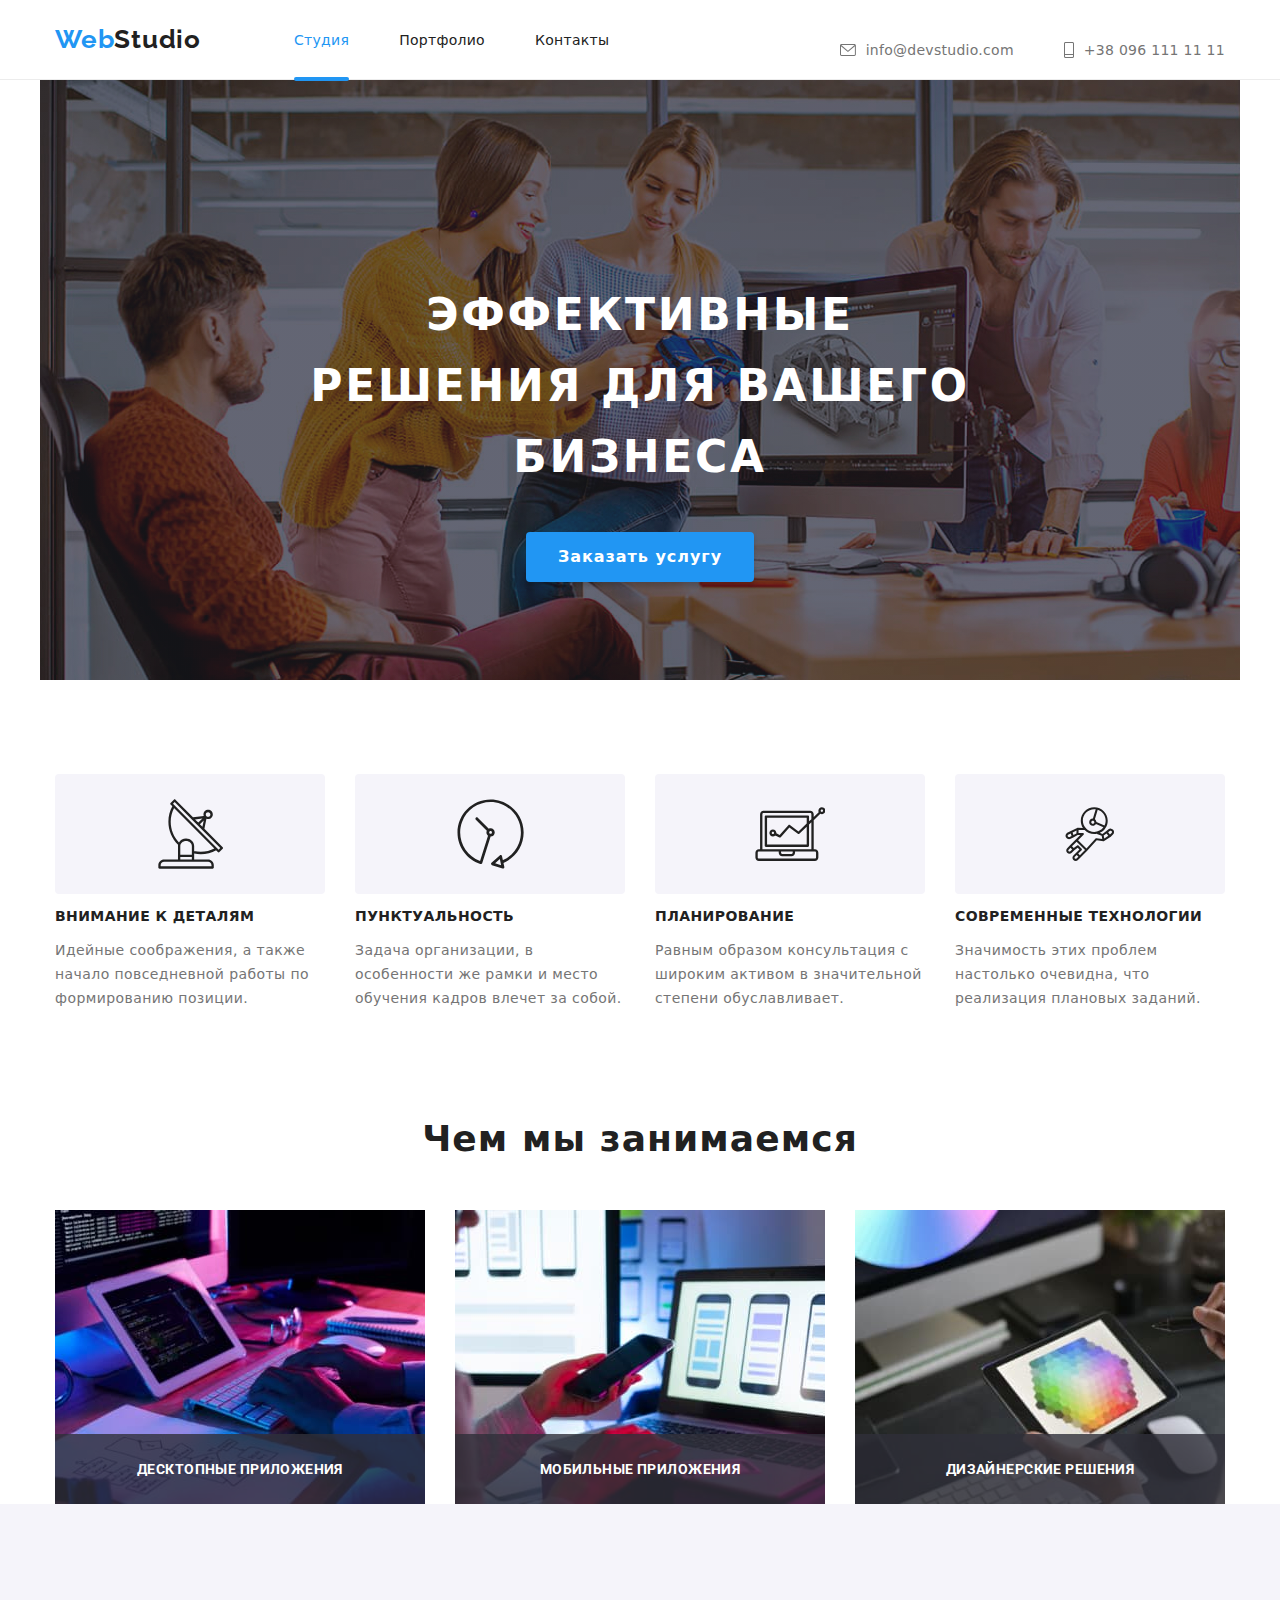
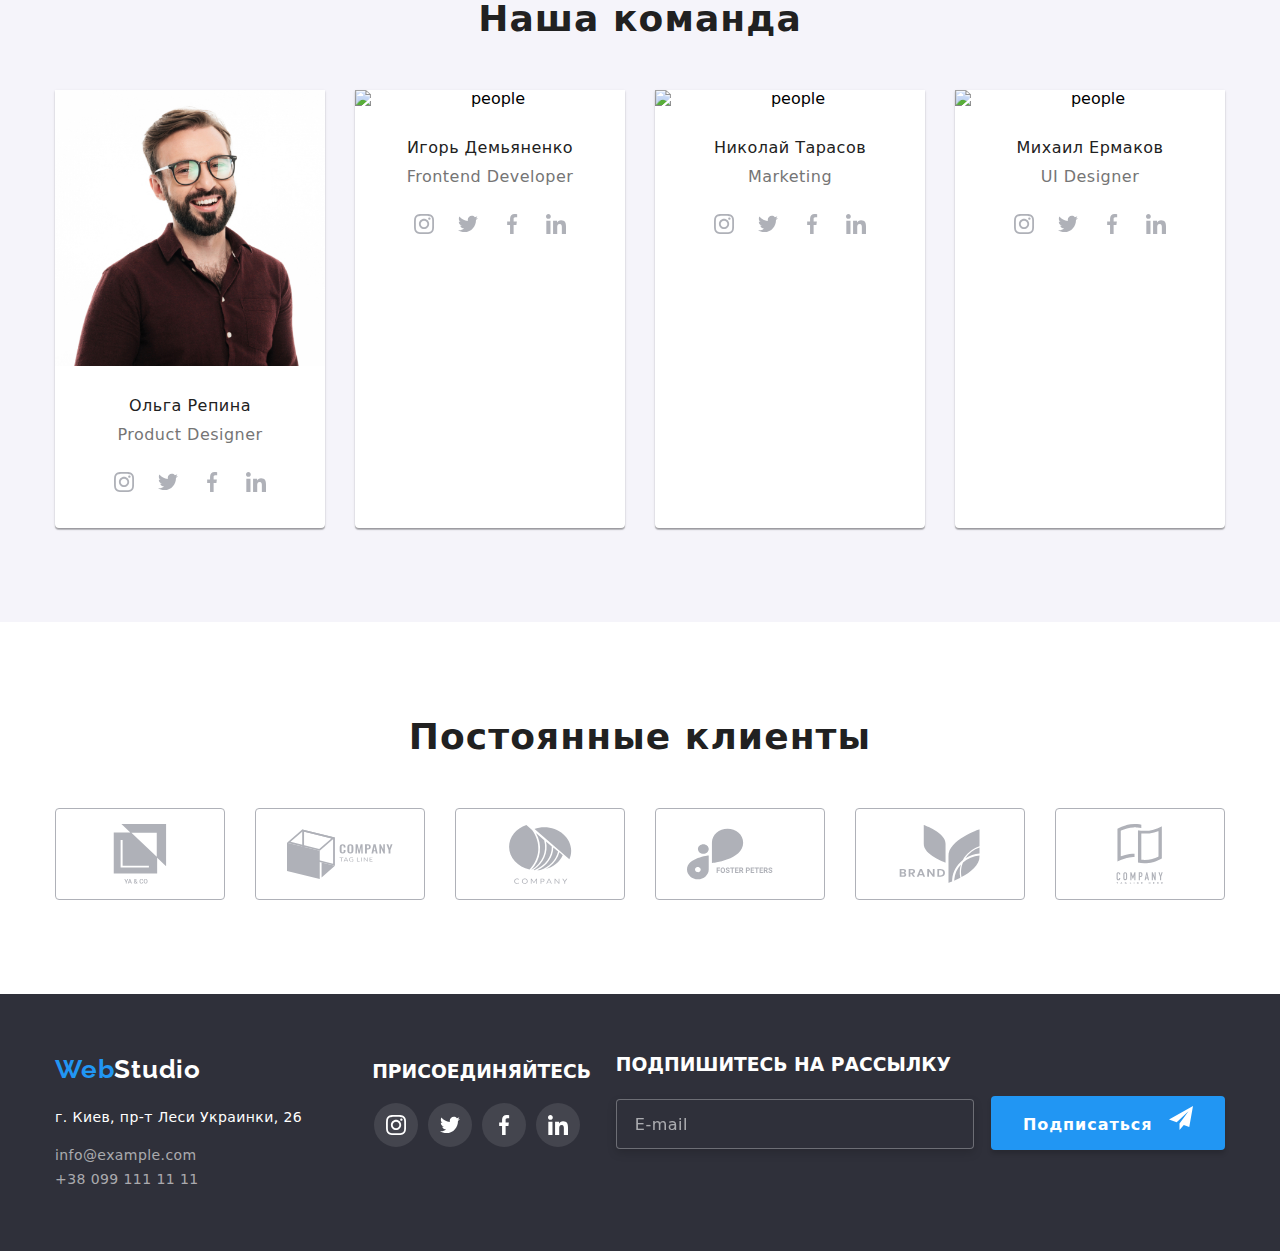
==== commit eb4382c5: "resabmit" ====
--- a/index.html
+++ b/index.html
@@ -242,14 +242,14 @@
 
           <ul class="section-team__subtitle">
             <li class="section-team__item">
-              <picture >
-                <source media="(min-width:480px)" srcset="./images/igor-mobile.jpg 1x, ./images/igor-mobile@2.jpg 2x " >
-                <source media="(min-width:768px)" srcset="./images/igor-tablet.jpg 1x, ./images/igor-tablet@2.jpg 2x" >
-                <source media="(min-width:1200px)" srcset="./images/igor-desctop.jpg.jpg 1x, ./images/igor-desctop@2.jpg 2x " >
-              </picture>
+            
               <img
+
+              srcset="./images/igor-mobile.jpg 1x, ./images/igor-mobile@2x.jpg 2x"
+              src="./images/igor-mobile.jpg"
+                max-width="450"
+                height="294"
                 class="section-team__people"
-                src="./images/hw1.jpg"
                 alt="people"
                 
               />
@@ -304,16 +304,16 @@
             </li>
 <!-- hw2 -->
             <li class="section-team__item">
-              <picture >
-                <source media="(min-width:480px)" srcset="./images/olga-mobile.jpg 1x, ./images/igor-mobile@2.jpg 2x " >
-                <source media="(min-width:768px)" srcset="./imagesolga-tablet.jpg 1x, ./images/igor-tablet@2.jpg 2x" >
-                <source media="(min-width:1200px)" srcset="./images/olga-desctop.jpg.jpg 1x, ./images/igor-desctop@2.jpg 2x " >
-              </picture>
+             
               <img
-                class="people"
-                src="./images/hw2.jpg"
+
+              srcset="./images/olga-mobile 1x, ./images/olga-mobile@2x.jpg 2x"
+              src="./images/olga-mobile"
+                max-width="450"
+                height="294"
+                class="section-team__people"
                 alt="people"
-               
+                
               />
               <div class="people-list">
                 <h3 class="people-list__title">Игорь Демьяненко</h3>
@@ -366,16 +366,16 @@
             </li>
 <!-- hw3 -->
             <li class="section-team__item">
-              <picture >
-                <source media="(min-width:480px)" srcset="./images/miki-mobile.jpg 1x, ./images/igor-mobile@2.jpg 2x " >
-                <source media="(min-width:768px)" srcset="./images/miki-tablet.jpg 1x, ./images/igor-tablet@2.jpg 2x" >
-                <source media="(min-width:1200px)" srcset="./images/miki-desctop.jpg.jpg 1x, ./images/igor-desctop@2.jpg 2x " >
-              </picture>
+             
               <img
-                class="people"
-                src="./images/hw3.jpg"
+
+              srcset="./images/miki-mobile 1x, ./images/miki-mobile@2x.jpg 2x"
+              src="./images/miki-mobile"
+                max-width="450"
+                height="294"
+                class="section-team__people"
                 alt="people"
-               
+                
               />
               <div class="people-list">
                 <h3 class="people-list__title">Николай Тарасов</h3>
@@ -427,14 +427,14 @@
             </li>
 <!-- hw4 -->
             <li class="section-team__item">
-              <picture >
-                <source media="(min-width:480px)" srcset="./images/misa-mobile.jpg 1x, ./images/igor-mobile@2.jpg 2x " >
-                <source media="(min-width:768px)" srcset="./images/misa-tablet.jpg 1x, ./images/igor-tablet@2.jpg 2x" >
-                <source media="(min-width:1200px)" srcset="./images/misa-desctop.jpg.jpg 1x, ./images/igor-desctop@2.jpg 2x " >
-              </picture>
+             
               <img
-                class="people"
-                src="./images/hw4.jpg"
+
+              srcset="./images//misa-mobile 1x, ./images/misa-mobile@2x.jpg 2x"
+              src="./images/misa-mobile"
+                max-width="450"
+                height="294"
+                class="section-team__people"
                 alt="people"
                 
               />
--- a/css/main.min.css
+++ b/css/main.min.css
@@ -1 +1 @@
-body{font-family:"Roboto",sans-serif}ul{list-style:none;margin:0;padding:0}img{display:block;max-width:100%;height:auto}.list{padding:0;margin:0}.container{max-width:1200px;margin:0 auto;padding-left:15px;padding-right:15px}@media screen and (min-width: 480px){.container{width:480px}}@media screen and (min-width: 768px){.container{width:768px}}@media screen and (min-width: 1200px){.container{width:1200px}}.header-box{display:-webkit-box;display:-ms-flexbox;display:flex;margin-left:auto}.page-header{position:relative;border-bottom:1px solid #ececec}.section-box{padding-top:94px}.header{margin:0}.site-nav__logo{color:#2196f3;font-family:Raleway;font-weight:bold;font-size:26px;line-height:31px;letter-spacing:.03em}.studio{color:#212121}.site-nav__text-size{text-decoration:none;color:#212121;font-family:Raleway;font-weight:bold;font-size:26px;line-height:31px;letter-spacing:.03em}.site-nav{display:-webkit-box;display:-ms-flexbox;display:flex;-webkit-box-align:center;-ms-flex-align:center;align-items:center}.menu-toggle{border:none;background-color:transparent;position:absolute;top:16px;right:16px;min-height:40px;min-width:40px;display:-webkit-box;display:-ms-flexbox;display:flex;-webkit-box-align:center;-ms-flex-align:center;align-items:center;-webkit-box-pack:center;-ms-flex-pack:center;justify-content:center;margin:0;padding:0;background-color:transparent;cursor:pointer;border:none;border-radius:50%;outline:none}@media(min-width: 768px){.menu-toggle{display:none}}.menu-container{position:absolute;margin:0;padding:0;top:0;left:0;width:100vw;height:100vh;padding:32px;background-color:#fff;z-index:999;-webkit-transform:translateX(100%);-ms-transform:translateX(100%);transform:translateX(100%);-webkit-transition:-webkit-transform 250ms ease-in-out;transition:-webkit-transform 250ms ease-in-out;-o-transition:transform 250ms ease-in-out;transition:transform 250ms ease-in-out;transition:transform 250ms ease-in-out, -webkit-transform 250ms ease-in-out}.box__list{margin:0;padding:0;margin-bottom:300px}.box__box{margin-bottom:30px}.box__box:last-child{margin-bottom:0}#box__item{font-weight:500;font-size:40px;line-height:47px;letter-spacing:.02em;color:#212121;margin:0;padding:0}#box__item:hover,#box__item:focus{color:#2196f3}.phone{margin:0;padding:0;margin-bottom:65px}.phone__list{margin-bottom:32px}#phone__link{margin:0;padding:0;font-weight:500;font-size:34px;line-height:40px;letter-spacing:.02em;color:#757575}#phone__link:hover,#phone__link:focus{color:#2196f3}@media screen and (min: width 768px){#phone__link{margin-right:15px}}#mail__link{margin:0;padding:0;font-weight:500;font-size:24px;line-height:28px;letter-spacing:.02em;color:#757575}#mail__link:hover,#mail__link:focus{color:#2196f3}.social-department__link{margin-right:10px;margin-left:10px;font-style:normal;font-weight:500;font-size:18px;line-height:22px;letter-spacing:.02em;color:#2196f3}.menu-container.is-open{-webkit-transform:translateX(0);-ms-transform:translateX(0);transform:translateX(0)}.menu-toggle:hover,.menu-toggle:focus{fill:#2196f3}.site-nav a{display:block;padding-bottom:24px;padding-top:24px;color:#212121;text-decoration:none;font-weight:500;font-size:14px;line-height:16px;letter-spacing:.02em;-webkit-transition:color 250ms cubic-bezier(0.4, 0, 0.2, 1);-o-transition:color 250ms cubic-bezier(0.4, 0, 0.2, 1);transition:color 250ms cubic-bezier(0.4, 0, 0.2, 1)}.menu{display:none}@media screen and (min-width: 768px){.menu{display:-webkit-box;display:-ms-flexbox;display:flex;margin-left:93px;padding:0;margin-top:0;margin-bottom:0}}.menu__item{margin-right:50px}.menu__item:last-child{margin-right:0}.menu__link--activ{position:relative;display:block}.menu__link--activ::after{content:"";position:absolute;left:0;bottom:-9px;display:block;width:100%;height:4px;background-color:tomato;border-radius:2px;background:#2196f3;-webkit-transition:opacity 250ms cubic-bezier(0.4, 0, 0.2, 1);-o-transition:opacity 250ms cubic-bezier(0.4, 0, 0.2, 1);transition:opacity 250ms cubic-bezier(0.4, 0, 0.2, 1)}.menu__link:hover::after,.menu__link:focus::after{opacity:1}.menu__link:hover,.menu__link:focus{color:#2196f3}.list-link{display:none}@media screen and (min-width: 768px){.list-link{margin-left:auto;margin-top:20px;margin-bottom:0;margin-left:auto;padding:0;display:block}.list-link a{color:#757575;text-decoration:none;font-weight:500;font-size:14px;line-height:16px;letter-spacing:.02em}}@media screen and (min-width: 1200px){.list-link{display:-webkit-box;display:-ms-flexbox;display:flex;-webkit-box-orient:horizontal;-webkit-box-direction:normal;-ms-flex-direction:row;flex-direction:row}}.list-link__item{margin-left:auto;display:-webkit-box;display:-ms-flexbox;display:flex;-webkit-box-align:center;-ms-flex-align:center;align-items:center}.list-link__button:hover svg,.list-link__button:focus svg{fill:#2196f3}.list-link__contact{margin-right:10px;fill:#757575;-webkit-transition:fill 250ms cubic-bezier(0.4, 0, 0.2, 1);-o-transition:fill 250ms cubic-bezier(0.4, 0, 0.2, 1);transition:fill 250ms cubic-bezier(0.4, 0, 0.2, 1)}.list-linc__icon{margin-right:10px;fill:#757575;-webkit-transition:fill 250ms cubic-bezier(0.4, 0, 0.2, 1);-o-transition:fill 250ms cubic-bezier(0.4, 0, 0.2, 1);transition:fill 250ms cubic-bezier(0.4, 0, 0.2, 1)}.list-link__button{margin-left:50px;display:-webkit-box;display:-ms-flexbox;display:flex;-webkit-box-align:center;-ms-flex-align:center;align-items:center;-webkit-transition:color 250ms cubic-bezier(0.4, 0, 0.2, 1);-o-transition:color 250ms cubic-bezier(0.4, 0, 0.2, 1);transition:color 250ms cubic-bezier(0.4, 0, 0.2, 1)}.list-link__button:hover,.list-link__button:focus{color:#2196f3}.list-link__button:hover .list-link__contact{fill:#2196f3}.list-link__button:hover .list-linc__icon{fill:#2196f3}.container-box{max-width:1600px;height:600px;background:#2f303a;text-align:center;padding:200px 0;margin:0 auto;background-image:-webkit-gradient(linear, left top, right top, from(rgba(47, 48, 58, 0.4)), to(rgba(47, 48, 58, 0.4))),url(../images/hero.jpg);background-image:-o-linear-gradient(left, rgba(47, 48, 58, 0.4), rgba(47, 48, 58, 0.4)),url(../images/hero.jpg);background-image:linear-gradient(to right, rgba(47, 48, 58, 0.4), rgba(47, 48, 58, 0.4)),url(../images/hero.jpg);background-color:#000}@media(min-device-pixel-ratio: 2)and (min-width: 480px),(-webkit-min-device-pixel-ratio: 2)and (min-width: 480px),(-o-min-device-pixel-ratio: 2/1)and (min-width: 480px),(min-resolution: 192dpi)and (min-width: 480px),(min-resolution: 2dppx)and (min-width: 480px){.container-box{background-image:-webkit-gradient(linear, left top, right top, from(rgba(47, 48, 58, 0.4)), to(rgba(47, 48, 58, 0.4))),url("../images/hero-mobile.jpg");background-image:-o-linear-gradient(left, rgba(47, 48, 58, 0.4), rgba(47, 48, 58, 0.4)),url("../images/hero-mobile.jpg");background-image:linear-gradient(to right, rgba(47, 48, 58, 0.4), rgba(47, 48, 58, 0.4)),url("../images/hero-mobile.jpg")}}@media(min-device-pixel-ratio: 2)and (min-width: 768px),(-webkit-min-device-pixel-ratio: 2)and (min-width: 768px),(-o-min-device-pixel-ratio: 2/1)and (min-width: 768px),(min-resolution: 192dpi)and (min-width: 768px),(min-resolution: 2dppx)and (min-width: 768px){.container-box{background-image:-webkit-gradient(linear, left top, right top, from(rgba(47, 48, 58, 0.4)), to(rgba(47, 48, 58, 0.4))),url("../images/hero-tablet.jpg");background-image:-o-linear-gradient(left, rgba(47, 48, 58, 0.4), rgba(47, 48, 58, 0.4)),url("../images/hero-tablet.jpg");background-image:linear-gradient(to right, rgba(47, 48, 58, 0.4), rgba(47, 48, 58, 0.4)),url("../images/hero-tablet.jpg")}}@media(min-device-pixel-ratio: 2)and (min-width: 1200px),(-webkit-min-device-pixel-ratio: 2)and (min-width: 1200px),(-o-min-device-pixel-ratio: 2/1)and (min-width: 1200px),(min-resolution: 192dpi)and (min-width: 1200px),(min-resolution: 2dppx)and (min-width: 1200px){.container-box{background-image:-webkit-gradient(linear, left top, right top, from(rgba(47, 48, 58, 0.4)), to(rgba(47, 48, 58, 0.4))),url("../images/hero-desctop.jpg");background-image:-o-linear-gradient(left, rgba(47, 48, 58, 0.4), rgba(47, 48, 58, 0.4)),url("../images/hero-desctop.jpg");background-image:linear-gradient(to right, rgba(47, 48, 58, 0.4), rgba(47, 48, 58, 0.4)),url("../images/hero-desctop.jpg")}}.container-box__title{color:#fff;font-weight:900;font-size:26px;width:360px;line-height:1.36;letter-spacing:.06em;text-transform:uppercase;margin:0 auto;margin-bottom:40px;text-align:center}@media screen and (min-width: 768px){.container-box__title{font-size:44px;width:696px;line-height:1.61}}.container-box__button{color:#fff;background:#2196f3;font-weight:700;font-size:16px;font-family:inherit;line-height:30px;text-align:center;letter-spacing:.06em;padding:10px 32px;border:none;background:#2196f3;-webkit-box-shadow:0px 4px 4px rgba(0,0,0,.15);box-shadow:0px 4px 4px rgba(0,0,0,.15);border-radius:4px;cursor:pointer}.section-box{padding-top:94px;color:#757575;font-weight:normal;font-size:14px;line-height:24px;letter-spacing:.03em;margin-bottom:0}.section-box__hidden{display:none}@media screen and (min-width: 768px){.section-box__attention{display:-webkit-box;display:-ms-flexbox;display:flex;-ms-flex-wrap:wrap;flex-wrap:wrap;margin:-15px}}@media screen and (max-width: 767px){.section-box__item:not(:last-child){margin-bottom:30px}}@media screen and (min-width: 768px){.section-box__item{max-width:calc((100% - 4*15px)/2);margin:15px}}@media screen and (min-width: 1200px){.section-box__item{max-width:calc((100% - 8*15px)/4)}}.section-box__item:last-child{margin-right:0}.section-box__team{background:#f5f4fa;border-radius:4px;display:-webkit-box;display:-ms-flexbox;display:flex;-webkit-box-align:center;-ms-flex-align:center;align-items:center;-webkit-box-pack:center;-ms-flex-pack:center;justify-content:center;height:120px}.section-box__icon{fill:#212121}.section-box__title{color:#212121;font-weight:700;font-size:14px;line-height:16px;letter-spacing:.03em;text-transform:uppercase}@media screen and (max-width: 1199px){.section-content{display:none}}.section-content{padding-top:94px}.section-team{background:#f5f4fa;padding-bottom:94px;padding-top:94px}.section-content__thumb{position:relative}.section-content__card{-webkit-box-align:center;-ms-flex-align:center;align-items:center;-webkit-box-pack:center;-ms-flex-pack:center;justify-content:center;display:-webkit-box;display:-ms-flexbox;display:flex;position:absolute;width:100%;height:70px;bottom:0;background-color:rgba(47,48,58,.8)}.section-content__text{color:#fff;font-family:Roboto;font-weight:700;font-size:14px;line-height:16px;text-align:center;letter-spacing:.03em;text-transform:uppercase}.section-content__list{display:-webkit-box;display:-ms-flexbox;display:flex;padding-top:0;padding:0;padding-bottom:0;margin-bottom:0;margin-top:0}.section-content__item{margin-right:30px}.section-content__item:last-child{margin-right:0}.section--text{color:#212121;font-style:normal;font-weight:700;font-size:36px;line-height:42px;text-align:center;letter-spacing:.03em;margin-top:0;margin-bottom:50px}@media screen and (min-width: 768px){.section-team__subtitle{display:-webkit-box;display:-ms-flexbox;display:flex;-ms-flex-wrap:wrap;flex-wrap:wrap;margin:-15px}}.section-team__item{text-align:center;background:#fff;-webkit-box-shadow:0px 1px 3px rgba(0,0,0,.12),0px 1px 1px rgba(0,0,0,.14),0px 2px 1px rgba(0,0,0,.2);box-shadow:0px 1px 3px rgba(0,0,0,.12),0px 1px 1px rgba(0,0,0,.14),0px 2px 1px rgba(0,0,0,.2);border-radius:0px 0px 4px 4px}@media screen and (max-width: 767px){.section-team__item:not(:last-child){margin-bottom:30px}}@media screen and (min-width: 768px){.section-team__item{-ms-flex-preferred-size:calc((100% - 4 * 15px) / 2);flex-basis:calc((100% - 4 * 15px) / 2);margin:15px}}@media screen and (min-width: 1200px){.section-team__item{-ms-flex-preferred-size:calc((100% - 8*15px)/4);flex-basis:calc((100% - 8*15px)/4)}}.people-list{padding-top:30px}.section-team__people{display:block;max-width:100%}.people-list__title{color:#212121;font-weight:500;font-size:16px;line-height:19px;letter-spacing:.03em;margin-top:0;margin-bottom:10px}.people-list__text{color:#757575;font-style:normal;font-weight:normal;font-size:16px;line-height:19px;letter-spacing:.03em;margin:0}.social-box{margin:0;display:-webkit-box;display:-ms-flexbox;display:flex;margin-top:16px;padding:0;-webkit-box-pack:center;-ms-flex-pack:center;justify-content:center;padding-bottom:24px}.social-box__link{width:44px;height:44px;background-color:#fff;border-radius:50%;display:-webkit-inline-box;display:-ms-inline-flexbox;display:inline-flex;-webkit-box-align:center;-ms-flex-align:center;align-items:center;-webkit-box-pack:center;-ms-flex-pack:center;justify-content:center;-webkit-transition:background-color 250ms cubic-bezier(0.4, 0, 0.2, 1);-o-transition:background-color 250ms cubic-bezier(0.4, 0, 0.2, 1);transition:background-color 250ms cubic-bezier(0.4, 0, 0.2, 1)}.social-box__link:hover .social-box__icon,.social-box__link:focus .social-box__icon{fill:#fff}.social-box__link:hover,.social-box__link:focus{background-color:#2196f3}.social-box__link:last-child{margin-right:0}.social-box__icon{fill:#afb1b8;-webkit-transition:fill 250ms cubic-bezier(0.4, 0, 0.2, 1);-o-transition:fill 250ms cubic-bezier(0.4, 0, 0.2, 1);transition:fill 250ms cubic-bezier(0.4, 0, 0.2, 1)}.section-company{padding:94px 0 94px 0}.section-company__text{color:#212121;font-style:normal;font-weight:700;font-size:36px;line-height:42px;text-align:center;letter-spacing:.03em;margin-top:0;margin-bottom:50px}@media screen and (min-width: 480px){.company-box{padding:0;margin:0;display:-webkit-box;display:-ms-flexbox;display:flex;-ms-flex-wrap:wrap;flex-wrap:wrap;margin:-15px}}.company-box__list{height:92px;-ms-flex-preferred-size:calc((100% - 4*15px)/2);flex-basis:calc((100% - 4*15px)/2);margin:15px}@media screen and (min-width: 768px){.company-box__list{-ms-flex-preferred-size:calc((100% - 6 * 15px) / 3);flex-basis:calc((100% - 6 * 15px) / 3)}}@media screen and (min-width: 1200px){.company-box__list{-ms-flex-preferred-size:calc((100% - 12 * 15px ) / 6);flex-basis:calc((100% - 12 * 15px ) / 6)}}.company-box__link{fill:#afb1b8;height:100%;border:1px solid #afb1b8;-webkit-box-sizing:border-box;box-sizing:border-box;border-radius:4px;-webkit-transition:border 250ms cubic-bezier(0.4, 0, 0.2, 1);-o-transition:border 250ms cubic-bezier(0.4, 0, 0.2, 1);transition:border 250ms cubic-bezier(0.4, 0, 0.2, 1);display:-webkit-box;display:-ms-flexbox;display:flex;-webkit-box-align:center;-ms-flex-align:center;align-items:center;-webkit-box-pack:center;-ms-flex-pack:center;justify-content:center}.company-box__link:last-child{margin-right:0}.company-box__link:hover .company-box__icon,.company-box__link:focus .company-box__icon{fill:#2196f3}.company-box__link:hover .company-box__icon,.company-box__link:focus .company-box__icon{fill:#2196f3}.company-box__link:hover,.company-box__link:focus{border:1px solid #2196f3}.company-box__list:last-child{margin-right:0}.company-box__icon{fill:#afb1b8;-webkit-transition:fill 250ms cubic-bezier(0.4, 0, 0.2, 1);-o-transition:fill 250ms cubic-bezier(0.4, 0, 0.2, 1);transition:fill 250ms cubic-bezier(0.4, 0, 0.2, 1)}.footer{background:#2f303a;padding-top:60px;padding-bottom:60px}@media screen and (min-width: 480px){.footer-container{text-align:center}}@media screen and (min-width: 1200px){.footer-container{text-align:left;display:-webkit-box;display:-ms-flexbox;display:flex}}@media screen and (max-width: 767px){.beseline{margin-bottom:60px}}@media screen and (min-width: 768px){.beseline{display:-webkit-box;display:-ms-flexbox;display:flex;-webkit-box-align:baseline;-ms-flex-align:baseline;align-items:baseline;-ms-flex-pack:distribute;justify-content:space-around}}@media screen and (max-width: 767px){.footer-content{margin-bottom:60px}}@media screen and (min-width: 1200px){.footer-content{margin-right:70px}}.footer-content__logo{display:inline-block;padding-bottom:20px;color:#fff;font-family:Raleway;text-decoration:none;font-weight:bold;font-size:26px;line-height:31px;letter-spacing:.03em}.footer-content--logo{color:#2196f3;font-family:Raleway;font-weight:bold;font-size:26px;line-height:31px;letter-spacing:.03em}.footer-content__text{color:#fff;font-weight:normal;font-size:14px;line-height:24px;letter-spacing:.03em;margin-top:0}.footer-content__list{padding:0;margin:0}.footer-content__link{color:rgba(255,255,255,.6);text-decoration:none;font-style:normal;font-weight:400;font-size:14px;line-height:24px;letter-spacing:.03em}.footer-social__title{color:#fff;margin:0;margin-bottom:20px;text-transform:uppercase}.footer-social__list{display:-webkit-box;display:-ms-flexbox;display:flex;margin:0;padding:0;-webkit-box-pack:center;-ms-flex-pack:center;justify-content:center}@media screen and (min-width: 768px){.footer-social__list{display:-webkit-box;display:-ms-flexbox;display:flex}}.footer-social__item{margin-right:10px}.footer-social__link{width:44px;height:44px;background-color:rgba(255,255,255,.1);border-radius:50%;display:-webkit-inline-box;display:-ms-inline-flexbox;display:inline-flex;-webkit-box-align:center;-ms-flex-align:center;align-items:center;-webkit-box-pack:center;-ms-flex-pack:center;justify-content:center;-webkit-transition:background-color 250ms cubic-bezier(0.4, 0, 0.2, 1);-o-transition:background-color 250ms cubic-bezier(0.4, 0, 0.2, 1);transition:background-color 250ms cubic-bezier(0.4, 0, 0.2, 1)}.footer-social__link:hover .footer-social__icon,.footer-social__link:focus .footer-social__icon{fill:#fff}.footer-social__link:hover,.footer-social__link:focus{background-color:#2196f3}.footer-social__link:last-child{margin-right:0}.footer-social__icon{fill:#fff}@media screen and (min-width: 768px)and (max-width: 1199px){.footer-form{margin-top:60px}}@media screen and (min-width: 1200px){.footer-form{margin-left:auto}}.footer-form__input{width:450px;height:50px;margin-right:12px;border:1px solid rgba(255,255,255,.3);-webkit-filter:drop-shadow(0px 4px 4px rgba(0, 0, 0, 0.15));filter:drop-shadow(0px 4px 4px rgba(0, 0, 0, 0.15));border-radius:4px;background:#2f303a;color:#fff;margin-bottom:20px}@media screen and (min-width: 1200px){.footer-form__input{width:358px;margin-bottom:0}}.btn-box-form{color:#fff;background:#2196f3;font-weight:700;font-size:16px;font-family:inherit;line-height:30px;text-align:center;letter-spacing:.06em;padding:10px 32px;border:none;background:#2196f3;-webkit-box-shadow:0px 4px 4px rgba(0,0,0,.15);box-shadow:0px 4px 4px rgba(0,0,0,.15);border-radius:4px;cursor:pointer;-webkit-box-pack:center;-ms-flex-pack:center;justify-content:center}@media screen and (min-width: 768px)and (max-width: 1199px){.btn-box-form{display:block;margin:0 auto}}.footer-form__icon{margin-left:10px}.footer-form__input::-webkit-input-placeholder{padding:15px 0 15px 16px;font-size:16px;line-height:20px;letter-spacing:.03em;color:rgba(255,255,255,.6)}.footer-form__input::-moz-placeholder{padding:15px 0 15px 16px;font-size:16px;line-height:20px;letter-spacing:.03em;color:rgba(255,255,255,.6)}.footer-form__input:-ms-input-placeholder{padding:15px 0 15px 16px;font-size:16px;line-height:20px;letter-spacing:.03em;color:rgba(255,255,255,.6)}.footer-form__input::-ms-input-placeholder{padding:15px 0 15px 16px;font-size:16px;line-height:20px;letter-spacing:.03em;color:rgba(255,255,255,.6)}.footer-form__input::placeholder{padding:15px 0 15px 16px;font-size:16px;line-height:20px;letter-spacing:.03em;color:rgba(255,255,255,.6)}.footer-social__title{color:#fff;margin:0;margin-bottom:20px;text-transform:uppercase}.backdrop{position:fixed;top:0;left:0;width:100vw;height:100vh;background:rgba(0,0,0,.2);opacity:1;-webkit-transition:opacity 2250ms cubic-bezier(0.4, 0, 0.2, 1),visibility 2250ms cubic-bezier(0.4, 0, 0.2, 1);-o-transition:opacity 2250ms cubic-bezier(0.4, 0, 0.2, 1),visibility 2250ms cubic-bezier(0.4, 0, 0.2, 1);transition:opacity 2250ms cubic-bezier(0.4, 0, 0.2, 1),visibility 2250ms cubic-bezier(0.4, 0, 0.2, 1);overflow-y:scroll}.backdrop.is-hidden{opacity:0;pointer-events:none;visibility:hidden}.modal{position:absolute;top:50%;left:50%;padding:40px;width:450px;max-height:609px;height:100%;overflow:scroll;background-color:#fff;-webkit-transform:translate(-50%, -50%);-ms-transform:translate(-50%, -50%);transform:translate(-50%, -50%)}@media screen and (min-width: 1200px){.modal{width:528px}}.modal__close-icon{position:absolute;top:8px;right:8px;width:30px;height:30px;display:-webkit-inline-box;display:-ms-inline-flexbox;display:inline-flex;cursor:pointer;-webkit-box-align:center;-ms-flex-align:center;align-items:center;-webkit-box-pack:center;-ms-flex-pack:center;justify-content:center;border-radius:50%;background-color:#fff;border:1px solid rgba(0,0,0,.1);-webkit-transition:fill 250ms cubic-bezier(0.4, 0, 0.2, 1);-o-transition:fill 250ms cubic-bezier(0.4, 0, 0.2, 1);transition:fill 250ms cubic-bezier(0.4, 0, 0.2, 1)}.modal__close-icon:hover,.modal__close-icon:focus{fill:#2196f3}.backdrop-form{margin:0 auto}.backdrop-form__title{font-weight:bold;font-size:20px;line-height:23px;margin-top:0;margin-bottom:12px;letter-spacing:.03em;text-align:center;color:#212121}.form-field__lable{margin-bottom:4px;color:#757575}.modal-form{position:relative}.modal-form__input{margin:0;padding-left:40px;border:1px solid rgba(33,33,33,.2);-webkit-box-sizing:border-box;box-sizing:border-box;border-radius:4px;width:370px;height:40px;-webkit-transition:border 250ms cubic-bezier(0.4, 0, 0.2, 1);-o-transition:border 250ms cubic-bezier(0.4, 0, 0.2, 1);transition:border 250ms cubic-bezier(0.4, 0, 0.2, 1)}@media screen and (min-width: 1200px){.modal-form__input{width:448px}}.form-field{margin-bottom:10px;display:-webkit-box;display:-ms-flexbox;display:flex;-webkit-box-orient:vertical;-webkit-box-direction:normal;-ms-flex-direction:column;flex-direction:column}.form-field--textarea{margin-bottom:20px}.modal-form__icon{position:absolute;display:inline-block;-webkit-transform:translateY(100%);-ms-transform:translateY(100%);transform:translateY(100%);margin-left:15px;-webkit-transition:fill 250ms cubic-bezier(0.4, 0, 0.2, 1);-o-transition:fill 250ms cubic-bezier(0.4, 0, 0.2, 1);transition:fill 250ms cubic-bezier(0.4, 0, 0.2, 1);top:0;left:0}.modal-form__input:hover,.modal-form__input:focus{border-color:#2196f3}.modal-form:hover>.modal-form__icon,.modal-form:focus>.modal-form__icon{fill:#2196f3}.form-field:focus-within .modal-form__icon{fill:#2196f3}textarea{width:370px;height:120px;border:1px solid rgba(33,33,33,.2);border-radius:4px;resize:none}@media screen and (min-width: 1200px){textarea{width:448px}}.form-field-lable{margin-bottom:4px;color:#757575}.checkbox{margin-bottom:30px}.checkbox__input{-webkit-appearance:none}.checkbox__icon{display:inline-block;content:"";width:15px;height:15px;border:2px solid #212121;border-radius:4px}.checkbox__input:checked+.checkbox__icon{background-color:#2196f3;background-image:url(../images/icon-check.svg);border-color:#2196f3;background-size:contain;background-repeat:no-repeat}.checkbox__input:focus+.checkbox__icon{border-color:#2196f3}.checkbox__text{font-size:14px;line-height:24px;letter-spacing:.03em;color:#757575}.checkbox-button{text-align:center;margin-bottom:40px}.checkbox-button__text{padding:10px 55px;font-weight:bold;font-size:16px;line-height:30px;color:#fff;background:#2196f3;-webkit-box-shadow:0px 4px 4px rgba(0,0,0,.15);box-shadow:0px 4px 4px rgba(0,0,0,.15);border-radius:4px;border:none;cursor:pointer}.checkbox__link{color:#2196f3}#link__curent{color:#2196f3}.menu__item{margin-right:50px}.menu__item:last-child{margin-right:0}/*# sourceMappingURL=main.min.css.map */+body{font-family:"Roboto",sans-serif}ul{list-style:none;margin:0;padding:0}img{display:block;max-width:100%;height:auto}.list{padding:0;margin:0}.container{max-width:1200px;margin:0 auto;padding-left:15px;padding-right:15px}@media screen and (min-width: 480px){.container{width:480px}}@media screen and (min-width: 768px){.container{width:768px}}@media screen and (min-width: 1200px){.container{width:1200px}}.header-box{display:-webkit-box;display:-ms-flexbox;display:flex;margin-left:auto}.page-header{position:relative;border-bottom:1px solid #ececec}.section-box{padding-top:94px}.header{margin:0}.site-nav__logo{color:#2196f3;font-family:Raleway;font-weight:bold;font-size:26px;line-height:31px;letter-spacing:.03em}.studio{color:#212121}.site-nav__text-size{text-decoration:none;color:#212121;font-family:Raleway;font-weight:bold;font-size:26px;line-height:31px;letter-spacing:.03em}.site-nav{display:-webkit-box;display:-ms-flexbox;display:flex;-webkit-box-align:center;-ms-flex-align:center;align-items:center}.menu-toggle{border:none;background-color:transparent;position:absolute;top:16px;right:16px;min-height:40px;min-width:40px;display:-webkit-box;display:-ms-flexbox;display:flex;-webkit-box-align:center;-ms-flex-align:center;align-items:center;-webkit-box-pack:center;-ms-flex-pack:center;justify-content:center;margin:0;padding:0;background-color:transparent;cursor:pointer;border:none;border-radius:50%;outline:none}@media(min-width: 768px){.menu-toggle{display:none}}.menu-container{position:absolute;margin:0;padding:0;top:0;left:0;width:100vw;height:100vh;padding:32px;background-color:#fff;z-index:999;-webkit-transform:translateX(100%);-ms-transform:translateX(100%);transform:translateX(100%);-webkit-transition:-webkit-transform 250ms ease-in-out;transition:-webkit-transform 250ms ease-in-out;-o-transition:transform 250ms ease-in-out;transition:transform 250ms ease-in-out;transition:transform 250ms ease-in-out, -webkit-transform 250ms ease-in-out}.box__list{margin:0;padding:0;margin-bottom:300px}.box__box{margin-bottom:30px}.box__box:last-child{margin-bottom:0}#box__item{font-weight:500;font-size:40px;line-height:47px;letter-spacing:.02em;color:#212121;margin:0;padding:0}#box__item:hover,#box__item:focus{color:#2196f3}.phone{margin:0;padding:0;margin-bottom:65px}.phone__list{margin-bottom:32px}#phone__link{margin:0;padding:0;font-weight:500;font-size:34px;line-height:40px;letter-spacing:.02em;color:#757575}#phone__link:hover,#phone__link:focus{color:#2196f3}@media screen and (min: width 768px){#phone__link{margin-right:15px}}#mail__link{margin:0;padding:0;font-weight:500;font-size:24px;line-height:28px;letter-spacing:.02em;color:#757575}#mail__link:hover,#mail__link:focus{color:#2196f3}.social-department__link{margin-right:10px;margin-left:10px;font-style:normal;font-weight:500;font-size:18px;line-height:22px;letter-spacing:.02em;color:#2196f3}.menu-container.is-open{-webkit-transform:translateX(0);-ms-transform:translateX(0);transform:translateX(0)}.menu-toggle:hover,.menu-toggle:focus{fill:#2196f3}.site-nav a{display:block;padding-bottom:24px;padding-top:24px;color:#212121;text-decoration:none;font-weight:500;font-size:14px;line-height:16px;letter-spacing:.02em;-webkit-transition:color 250ms cubic-bezier(0.4, 0, 0.2, 1);-o-transition:color 250ms cubic-bezier(0.4, 0, 0.2, 1);transition:color 250ms cubic-bezier(0.4, 0, 0.2, 1)}.menu{display:none}@media screen and (min-width: 768px){.menu{display:-webkit-box;display:-ms-flexbox;display:flex;margin-left:93px;padding:0;margin-top:0;margin-bottom:0}}.menu__item{margin-right:50px}.menu__item:last-child{margin-right:0}.menu__link--activ{position:relative;display:block}.menu__link--activ::after{content:"";position:absolute;left:0;bottom:-9px;display:block;width:100%;height:4px;background-color:tomato;border-radius:2px;background:#2196f3;-webkit-transition:opacity 250ms cubic-bezier(0.4, 0, 0.2, 1);-o-transition:opacity 250ms cubic-bezier(0.4, 0, 0.2, 1);transition:opacity 250ms cubic-bezier(0.4, 0, 0.2, 1)}.menu__link:hover::after,.menu__link:focus::after{opacity:1}.menu__link:hover,.menu__link:focus{color:#2196f3}.list-link{display:none}@media screen and (min-width: 768px){.list-link{margin-left:auto;margin-top:20px;margin-bottom:0;margin-left:auto;padding:0;display:block}.list-link a{color:#757575;text-decoration:none;font-weight:500;font-size:14px;line-height:16px;letter-spacing:.02em}}@media screen and (min-width: 1200px){.list-link{display:-webkit-box;display:-ms-flexbox;display:flex;-webkit-box-orient:horizontal;-webkit-box-direction:normal;-ms-flex-direction:row;flex-direction:row}}.list-link__item{margin-left:auto;display:-webkit-box;display:-ms-flexbox;display:flex;-webkit-box-align:center;-ms-flex-align:center;align-items:center}.list-link__button:hover svg,.list-link__button:focus svg{fill:#2196f3}.list-link__contact{margin-right:10px;fill:#757575;-webkit-transition:fill 250ms cubic-bezier(0.4, 0, 0.2, 1);-o-transition:fill 250ms cubic-bezier(0.4, 0, 0.2, 1);transition:fill 250ms cubic-bezier(0.4, 0, 0.2, 1)}.list-linc__icon{margin-right:10px;fill:#757575;-webkit-transition:fill 250ms cubic-bezier(0.4, 0, 0.2, 1);-o-transition:fill 250ms cubic-bezier(0.4, 0, 0.2, 1);transition:fill 250ms cubic-bezier(0.4, 0, 0.2, 1)}.list-link__button{margin-left:50px;display:-webkit-box;display:-ms-flexbox;display:flex;-webkit-box-align:center;-ms-flex-align:center;align-items:center;-webkit-transition:color 250ms cubic-bezier(0.4, 0, 0.2, 1);-o-transition:color 250ms cubic-bezier(0.4, 0, 0.2, 1);transition:color 250ms cubic-bezier(0.4, 0, 0.2, 1)}.list-link__button:hover,.list-link__button:focus{color:#2196f3}.list-link__button:hover .list-link__contact{fill:#2196f3}.list-link__button:hover .list-linc__icon{fill:#2196f3}.container-box{height:600px;background:#2f303a;text-align:center;padding:200px 0;margin:0 auto;background-image:-webkit-gradient(linear, left top, right top, from(rgba(47, 48, 58, 0.4)), to(rgba(47, 48, 58, 0.4))),url(../images/hero.jpg);background-image:-o-linear-gradient(left, rgba(47, 48, 58, 0.4), rgba(47, 48, 58, 0.4)),url(../images/hero.jpg);background-image:linear-gradient(to right, rgba(47, 48, 58, 0.4), rgba(47, 48, 58, 0.4)),url(../images/hero.jpg);background-color:#000}@media screen and (min-width: 768px){.container-box{max-width:768px;background-image:-webkit-gradient(linear, left top, right top, from(rgba(47, 48, 58, 0.4)), to(rgba(47, 48, 58, 0.4))),url(../images/hero-tablet.jpg);background-image:-o-linear-gradient(left, rgba(47, 48, 58, 0.4), rgba(47, 48, 58, 0.4)),url(../images/hero-tablet.jpg);background-image:linear-gradient(to right, rgba(47, 48, 58, 0.4), rgba(47, 48, 58, 0.4)),url(../images/hero-tablet.jpg)}}@media screen and (min-width: 768px)and (min-device-pixel-ratio: 2),screen and (min-width: 768px)and (-webkit-min-device-pixel-ratio: 2),screen and (min-width: 768px)and (-o-min-device-pixel-ratio: 2/1),screen and (min-width: 768px)and (min-resolution: 192dpi),screen and (min-width: 768px)and (min-resolution: 2dppx){.container-box{background-image:-webkit-gradient(linear, left top, right top, from(rgba(47, 48, 58, 0.4)), to(rgba(47, 48, 58, 0.4))),url(../images/hero-tablet.jpg);background-image:-o-linear-gradient(left, rgba(47, 48, 58, 0.4), rgba(47, 48, 58, 0.4)),url(../images/hero-tablet.jpg);background-image:linear-gradient(to right, rgba(47, 48, 58, 0.4), rgba(47, 48, 58, 0.4)),url(../images/hero-tablet.jpg)}}@media screen and (min-width: 1200px){.container-box{max-width:1200px;background-image:-webkit-gradient(linear, left top, right top, from(rgba(47, 48, 58, 0.4)), to(rgba(47, 48, 58, 0.4))),url(../images/hero.jpg);background-image:-o-linear-gradient(left, rgba(47, 48, 58, 0.4), rgba(47, 48, 58, 0.4)),url(../images/hero.jpg);background-image:linear-gradient(to right, rgba(47, 48, 58, 0.4), rgba(47, 48, 58, 0.4)),url(../images/hero.jpg)}}@media screen and (min-width: 1200px)and (min-device-pixel-ratio: 2),screen and (min-width: 1200px)and (-webkit-min-device-pixel-ratio: 2),screen and (min-width: 1200px)and (-o-min-device-pixel-ratio: 2/1),screen and (min-width: 1200px)and (min-resolution: 192dpi),screen and (min-width: 1200px)and (min-resolution: 2dppx){.container-box{background-image:-webkit-gradient(linear, left top, right top, from(rgba(47, 48, 58, 0.4)), to(rgba(47, 48, 58, 0.4))),url(../images/hero.jpg);background-image:-o-linear-gradient(left, rgba(47, 48, 58, 0.4), rgba(47, 48, 58, 0.4)),url(../images/hero.jpg);background-image:linear-gradient(to right, rgba(47, 48, 58, 0.4), rgba(47, 48, 58, 0.4)),url(../images/hero.jpg)}}.container-box__title{color:#fff;font-weight:900;font-size:26px;width:360px;line-height:1.36;letter-spacing:.06em;text-transform:uppercase;margin:0 auto;margin-bottom:40px;text-align:center}@media screen and (min-width: 768px){.container-box__title{font-size:44px;width:696px;line-height:1.61}}.container-box__button{color:#fff;background:#2196f3;font-weight:700;font-size:16px;font-family:inherit;line-height:30px;text-align:center;letter-spacing:.06em;padding:10px 32px;border:none;background:#2196f3;-webkit-box-shadow:0px 4px 4px rgba(0,0,0,.15);box-shadow:0px 4px 4px rgba(0,0,0,.15);border-radius:4px;cursor:pointer}.section-box{padding-top:94px;color:#757575;font-weight:normal;font-size:14px;line-height:24px;letter-spacing:.03em;margin-bottom:0}.section-box__hidden{display:none}@media screen and (min-width: 768px){.section-box__attention{display:-webkit-box;display:-ms-flexbox;display:flex;-ms-flex-wrap:wrap;flex-wrap:wrap;margin:-15px}}@media screen and (max-width: 767px){.section-box__item:not(:last-child){margin-bottom:30px}}@media screen and (min-width: 768px){.section-box__item{max-width:calc((100% - 4*15px)/2);margin:15px}}@media screen and (min-width: 1200px){.section-box__item{max-width:calc((100% - 8*15px)/4)}}.section-box__team{background:#f5f4fa;border-radius:4px;display:-webkit-box;display:-ms-flexbox;display:flex;-webkit-box-align:center;-ms-flex-align:center;align-items:center;-webkit-box-pack:center;-ms-flex-pack:center;justify-content:center;height:120px}.section-box__icon{fill:#212121}.section-box__title{color:#212121;font-weight:700;font-size:14px;line-height:16px;letter-spacing:.03em;text-transform:uppercase}@media screen and (max-width: 1199px){.section-content{display:none}}.section-content{padding-top:94px}.section-team{background:#f5f4fa;padding-bottom:94px;padding-top:94px}.section-content__thumb{position:relative}.section-content__card{-webkit-box-align:center;-ms-flex-align:center;align-items:center;-webkit-box-pack:center;-ms-flex-pack:center;justify-content:center;display:-webkit-box;display:-ms-flexbox;display:flex;position:absolute;width:100%;height:70px;bottom:0;background-color:rgba(47,48,58,.8)}.section-content__text{color:#fff;font-family:Roboto;font-weight:700;font-size:14px;line-height:16px;text-align:center;letter-spacing:.03em;text-transform:uppercase}.section-content__list{display:-webkit-box;display:-ms-flexbox;display:flex;padding-top:0;padding:0;padding-bottom:0;margin-bottom:0;margin-top:0}.section-content__item{margin-right:30px}.section-content__item:last-child{margin-right:0}.section--text{color:#212121;font-style:normal;font-weight:700;font-size:36px;line-height:42px;text-align:center;letter-spacing:.03em;margin-top:0;margin-bottom:50px}@media screen and (min-width: 768px){.section-team__subtitle{display:-webkit-box;display:-ms-flexbox;display:flex;-ms-flex-wrap:wrap;flex-wrap:wrap;margin:-15px}}.section-team__item{text-align:center;background:#fff;-webkit-box-shadow:0px 1px 3px rgba(0,0,0,.12),0px 1px 1px rgba(0,0,0,.14),0px 2px 1px rgba(0,0,0,.2);box-shadow:0px 1px 3px rgba(0,0,0,.12),0px 1px 1px rgba(0,0,0,.14),0px 2px 1px rgba(0,0,0,.2);border-radius:0px 0px 4px 4px}@media screen and (max-width: 767px){.section-team__item:not(:last-child){margin-bottom:30px}}@media screen and (min-width: 768px){.section-team__item{-ms-flex-preferred-size:calc((100% - 4 * 15px) / 2);flex-basis:calc((100% - 4 * 15px) / 2);margin:15px}}@media screen and (min-width: 1200px){.section-team__item{-ms-flex-preferred-size:calc((100% - 8*15px)/4);flex-basis:calc((100% - 8*15px)/4)}}.people-list{padding-top:30px}.section-team__people{display:block;max-width:100%}.people-list__title{color:#212121;font-weight:500;font-size:16px;line-height:19px;letter-spacing:.03em;margin-top:0;margin-bottom:10px}.people-list__text{color:#757575;font-style:normal;font-weight:normal;font-size:16px;line-height:19px;letter-spacing:.03em;margin:0}.social-box{margin:0;display:-webkit-box;display:-ms-flexbox;display:flex;margin-top:16px;padding:0;-webkit-box-pack:center;-ms-flex-pack:center;justify-content:center;padding-bottom:24px}.social-box__link{width:44px;height:44px;background-color:#fff;border-radius:50%;display:-webkit-inline-box;display:-ms-inline-flexbox;display:inline-flex;-webkit-box-align:center;-ms-flex-align:center;align-items:center;-webkit-box-pack:center;-ms-flex-pack:center;justify-content:center;-webkit-transition:background-color 250ms cubic-bezier(0.4, 0, 0.2, 1);-o-transition:background-color 250ms cubic-bezier(0.4, 0, 0.2, 1);transition:background-color 250ms cubic-bezier(0.4, 0, 0.2, 1)}.social-box__link:hover .social-box__icon,.social-box__link:focus .social-box__icon{fill:#fff}.social-box__link:hover,.social-box__link:focus{background-color:#2196f3}.social-box__link:last-child{margin-right:0}.social-box__icon{fill:#afb1b8;-webkit-transition:fill 250ms cubic-bezier(0.4, 0, 0.2, 1);-o-transition:fill 250ms cubic-bezier(0.4, 0, 0.2, 1);transition:fill 250ms cubic-bezier(0.4, 0, 0.2, 1)}.section-company{padding:94px 0 94px 0}.section-company__text{color:#212121;font-style:normal;font-weight:700;font-size:36px;line-height:42px;text-align:center;letter-spacing:.03em;margin-top:0;margin-bottom:50px}@media screen and (min-width: 480px){.company-box{padding:0;margin:0;display:-webkit-box;display:-ms-flexbox;display:flex;-ms-flex-wrap:wrap;flex-wrap:wrap;margin:-15px}}.company-box__list{height:92px;-ms-flex-preferred-size:calc((100% - 4*15px)/2);flex-basis:calc((100% - 4*15px)/2);margin:15px}@media screen and (min-width: 768px){.company-box__list{-ms-flex-preferred-size:calc((100% - 6 * 15px) / 3);flex-basis:calc((100% - 6 * 15px) / 3)}}@media screen and (min-width: 1200px){.company-box__list{-ms-flex-preferred-size:calc((100% - 12 * 15px ) / 6);flex-basis:calc((100% - 12 * 15px ) / 6)}}.company-box__link{fill:#afb1b8;height:100%;border:1px solid #afb1b8;-webkit-box-sizing:border-box;box-sizing:border-box;border-radius:4px;-webkit-transition:border 250ms cubic-bezier(0.4, 0, 0.2, 1);-o-transition:border 250ms cubic-bezier(0.4, 0, 0.2, 1);transition:border 250ms cubic-bezier(0.4, 0, 0.2, 1);display:-webkit-box;display:-ms-flexbox;display:flex;-webkit-box-align:center;-ms-flex-align:center;align-items:center;-webkit-box-pack:center;-ms-flex-pack:center;justify-content:center}.company-box__link:last-child{margin-right:0}.company-box__link:hover .company-box__icon,.company-box__link:focus .company-box__icon{fill:#2196f3}.company-box__link:hover .company-box__icon,.company-box__link:focus .company-box__icon{fill:#2196f3}.company-box__link:hover,.company-box__link:focus{border:1px solid #2196f3}.company-box__icon{fill:#afb1b8;-webkit-transition:fill 250ms cubic-bezier(0.4, 0, 0.2, 1);-o-transition:fill 250ms cubic-bezier(0.4, 0, 0.2, 1);transition:fill 250ms cubic-bezier(0.4, 0, 0.2, 1)}.footer{background:#2f303a;padding-top:60px;padding-bottom:60px}@media screen and (min-width: 480px){.footer-container{text-align:center}}@media screen and (min-width: 1200px){.footer-container{text-align:left;display:-webkit-box;display:-ms-flexbox;display:flex}}@media screen and (max-width: 767px){.beseline{margin-bottom:60px}}@media screen and (min-width: 768px){.beseline{display:-webkit-box;display:-ms-flexbox;display:flex;-webkit-box-align:baseline;-ms-flex-align:baseline;align-items:baseline;-ms-flex-pack:distribute;justify-content:space-around}}@media screen and (max-width: 767px){.footer-content{margin-bottom:60px}}@media screen and (min-width: 1200px){.footer-content{margin-right:70px}}.footer-content__adress{font-style:normal}.footer-content__logo{display:inline-block;padding-bottom:20px;color:#fff;font-family:Raleway;text-decoration:none;font-weight:bold;font-size:26px;line-height:31px;letter-spacing:.03em}.footer-content--logo{color:#2196f3;font-family:Raleway;font-weight:bold;font-size:26px;line-height:31px;letter-spacing:.03em}.footer-content__text{color:#fff;font-weight:normal;font-size:14px;line-height:24px;letter-spacing:.03em;margin-top:0}.footer-content__list{padding:0;margin:0}.footer-content__link{color:rgba(255,255,255,.6);text-decoration:none;font-style:normal;font-weight:400;font-size:14px;line-height:24px;letter-spacing:.03em}.footer-social__title{color:#fff;margin:0;margin-bottom:20px;text-transform:uppercase}.footer-social__list{display:-webkit-box;display:-ms-flexbox;display:flex;margin:0;padding:0;-webkit-box-pack:center;-ms-flex-pack:center;justify-content:center}@media screen and (min-width: 768px){.footer-social__list{display:-webkit-box;display:-ms-flexbox;display:flex}}.footer-social__item{margin-right:10px}.footer-social__link{width:44px;height:44px;background-color:rgba(255,255,255,.1);border-radius:50%;display:-webkit-inline-box;display:-ms-inline-flexbox;display:inline-flex;-webkit-box-align:center;-ms-flex-align:center;align-items:center;-webkit-box-pack:center;-ms-flex-pack:center;justify-content:center;-webkit-transition:background-color 250ms cubic-bezier(0.4, 0, 0.2, 1);-o-transition:background-color 250ms cubic-bezier(0.4, 0, 0.2, 1);transition:background-color 250ms cubic-bezier(0.4, 0, 0.2, 1)}.footer-social__link:hover .footer-social__icon,.footer-social__link:focus .footer-social__icon{fill:#fff}.footer-social__link:hover,.footer-social__link:focus{background-color:#2196f3}.footer-social__link:last-child{margin-right:0}.footer-social__icon{fill:#fff}@media screen and (min-width: 768px)and (max-width: 1199px){.footer-form{margin-top:60px}}@media screen and (min-width: 1200px){.footer-form{margin-left:auto}}.footer-form__input{width:450px;height:50px;margin-right:12px;border:1px solid rgba(255,255,255,.3);-webkit-filter:drop-shadow(0px 4px 4px rgba(0, 0, 0, 0.15));filter:drop-shadow(0px 4px 4px rgba(0, 0, 0, 0.15));border-radius:4px;background:#2f303a;color:#fff;margin-bottom:20px}@media screen and (min-width: 1200px){.footer-form__input{width:358px;margin-bottom:0}}.btn-box-form{color:#fff;background:#2196f3;font-weight:700;font-size:16px;font-family:inherit;line-height:30px;text-align:center;letter-spacing:.06em;padding:10px 32px;border:none;background:#2196f3;-webkit-box-shadow:0px 4px 4px rgba(0,0,0,.15);box-shadow:0px 4px 4px rgba(0,0,0,.15);border-radius:4px;cursor:pointer;-webkit-box-pack:center;-ms-flex-pack:center;justify-content:center}@media screen and (min-width: 768px)and (max-width: 1199px){.btn-box-form{display:block;margin:0 auto}}.footer-form__icon{margin-left:10px}.footer-form__input::-webkit-input-placeholder{padding:15px 0 15px 16px;font-size:16px;line-height:20px;letter-spacing:.03em;color:rgba(255,255,255,.6)}.footer-form__input::-moz-placeholder{padding:15px 0 15px 16px;font-size:16px;line-height:20px;letter-spacing:.03em;color:rgba(255,255,255,.6)}.footer-form__input:-ms-input-placeholder{padding:15px 0 15px 16px;font-size:16px;line-height:20px;letter-spacing:.03em;color:rgba(255,255,255,.6)}.footer-form__input::-ms-input-placeholder{padding:15px 0 15px 16px;font-size:16px;line-height:20px;letter-spacing:.03em;color:rgba(255,255,255,.6)}.footer-form__input::placeholder{padding:15px 0 15px 16px;font-size:16px;line-height:20px;letter-spacing:.03em;color:rgba(255,255,255,.6)}.footer-social__title{color:#fff;margin:0;margin-bottom:20px;text-transform:uppercase}.backdrop{position:fixed;top:0;left:0;width:100vw;height:100vh;background:rgba(0,0,0,.2);opacity:1;-webkit-transition:opacity 2250ms cubic-bezier(0.4, 0, 0.2, 1),visibility 2250ms cubic-bezier(0.4, 0, 0.2, 1);-o-transition:opacity 2250ms cubic-bezier(0.4, 0, 0.2, 1),visibility 2250ms cubic-bezier(0.4, 0, 0.2, 1);transition:opacity 2250ms cubic-bezier(0.4, 0, 0.2, 1),visibility 2250ms cubic-bezier(0.4, 0, 0.2, 1);overflow-y:scroll}.backdrop.is-hidden{opacity:0;pointer-events:none;visibility:hidden}.modal{position:absolute;top:50%;left:50%;padding:40px;width:450px;max-height:609px;height:100%;overflow:scroll;background-color:#fff;-webkit-transform:translate(-50%, -50%);-ms-transform:translate(-50%, -50%);transform:translate(-50%, -50%)}@media screen and (min-width: 1200px){.modal{width:528px}}.modal__close-icon{position:absolute;top:8px;right:8px;width:30px;height:30px;display:-webkit-inline-box;display:-ms-inline-flexbox;display:inline-flex;cursor:pointer;-webkit-box-align:center;-ms-flex-align:center;align-items:center;-webkit-box-pack:center;-ms-flex-pack:center;justify-content:center;border-radius:50%;background-color:#fff;border:1px solid rgba(0,0,0,.1);-webkit-transition:fill 250ms cubic-bezier(0.4, 0, 0.2, 1);-o-transition:fill 250ms cubic-bezier(0.4, 0, 0.2, 1);transition:fill 250ms cubic-bezier(0.4, 0, 0.2, 1)}.modal__close-icon:hover,.modal__close-icon:focus{fill:#2196f3}.backdrop-form{margin:0 auto}.backdrop-form__title{font-weight:bold;font-size:20px;line-height:23px;margin-top:0;margin-bottom:12px;letter-spacing:.03em;text-align:center;color:#212121}.form-field__lable{margin-bottom:4px;color:#757575}.modal-form{position:relative}.modal-form__input{margin:0;padding-left:40px;border:1px solid rgba(33,33,33,.2);-webkit-box-sizing:border-box;box-sizing:border-box;border-radius:4px;width:370px;height:40px;-webkit-transition:border 250ms cubic-bezier(0.4, 0, 0.2, 1);-o-transition:border 250ms cubic-bezier(0.4, 0, 0.2, 1);transition:border 250ms cubic-bezier(0.4, 0, 0.2, 1)}@media screen and (min-width: 1200px){.modal-form__input{width:448px}}.form-field{margin-bottom:10px;display:-webkit-box;display:-ms-flexbox;display:flex;-webkit-box-orient:vertical;-webkit-box-direction:normal;-ms-flex-direction:column;flex-direction:column}.form-field--textarea{margin-bottom:20px}.modal-form__icon{position:absolute;display:inline-block;-webkit-transform:translateY(100%);-ms-transform:translateY(100%);transform:translateY(100%);margin-left:15px;-webkit-transition:fill 250ms cubic-bezier(0.4, 0, 0.2, 1);-o-transition:fill 250ms cubic-bezier(0.4, 0, 0.2, 1);transition:fill 250ms cubic-bezier(0.4, 0, 0.2, 1);top:0;left:0}.modal-form__input:hover,.modal-form__input:focus{border-color:#2196f3}.modal-form:hover>.modal-form__icon,.modal-form:focus>.modal-form__icon{fill:#2196f3}.form-field:focus-within .modal-form__icon{fill:#2196f3}textarea{width:370px;height:120px;border:1px solid rgba(33,33,33,.2);border-radius:4px;resize:none}@media screen and (min-width: 1200px){textarea{width:448px}}.form-field-lable{margin-bottom:4px;color:#757575}.checkbox{margin-bottom:30px}.checkbox__input{-webkit-appearance:none}.checkbox__icon{display:inline-block;content:"";width:15px;height:15px;border:2px solid #212121;border-radius:4px}.checkbox__input:checked+.checkbox__icon{background-color:#2196f3;background-image:url(../images/icon-check.svg);border-color:#2196f3;background-size:contain;background-repeat:no-repeat}.checkbox__input:focus+.checkbox__icon{border-color:#2196f3}.checkbox__text{font-size:14px;line-height:24px;letter-spacing:.03em;color:#757575}.checkbox-button{text-align:center;margin-bottom:40px}.checkbox-button__text{padding:10px 55px;font-weight:bold;font-size:16px;line-height:30px;color:#fff;background:#2196f3;-webkit-box-shadow:0px 4px 4px rgba(0,0,0,.15);box-shadow:0px 4px 4px rgba(0,0,0,.15);border-radius:4px;border:none;cursor:pointer}.checkbox__link{color:#2196f3}#link__curent{color:#2196f3}.menu__item{margin-right:50px}.menu__item:last-child{margin-right:0}/*# sourceMappingURL=main.min.css.map */